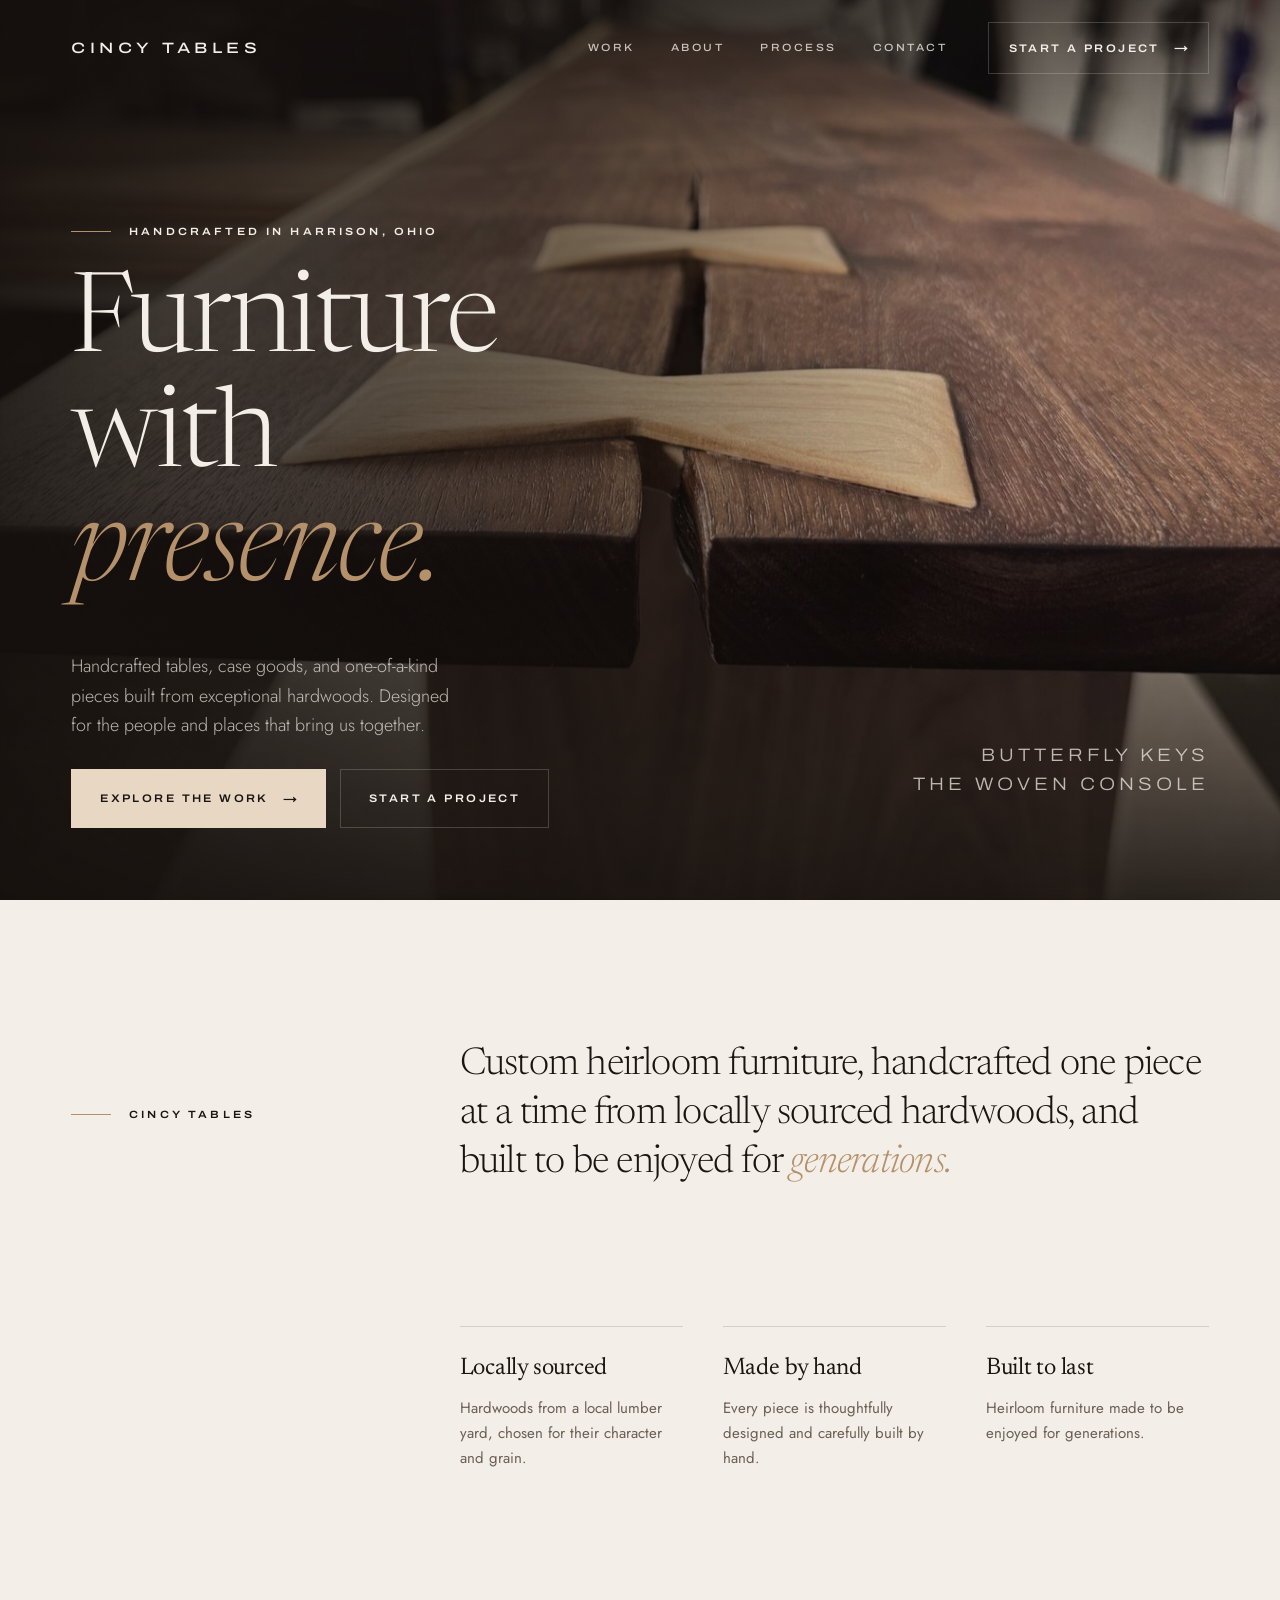
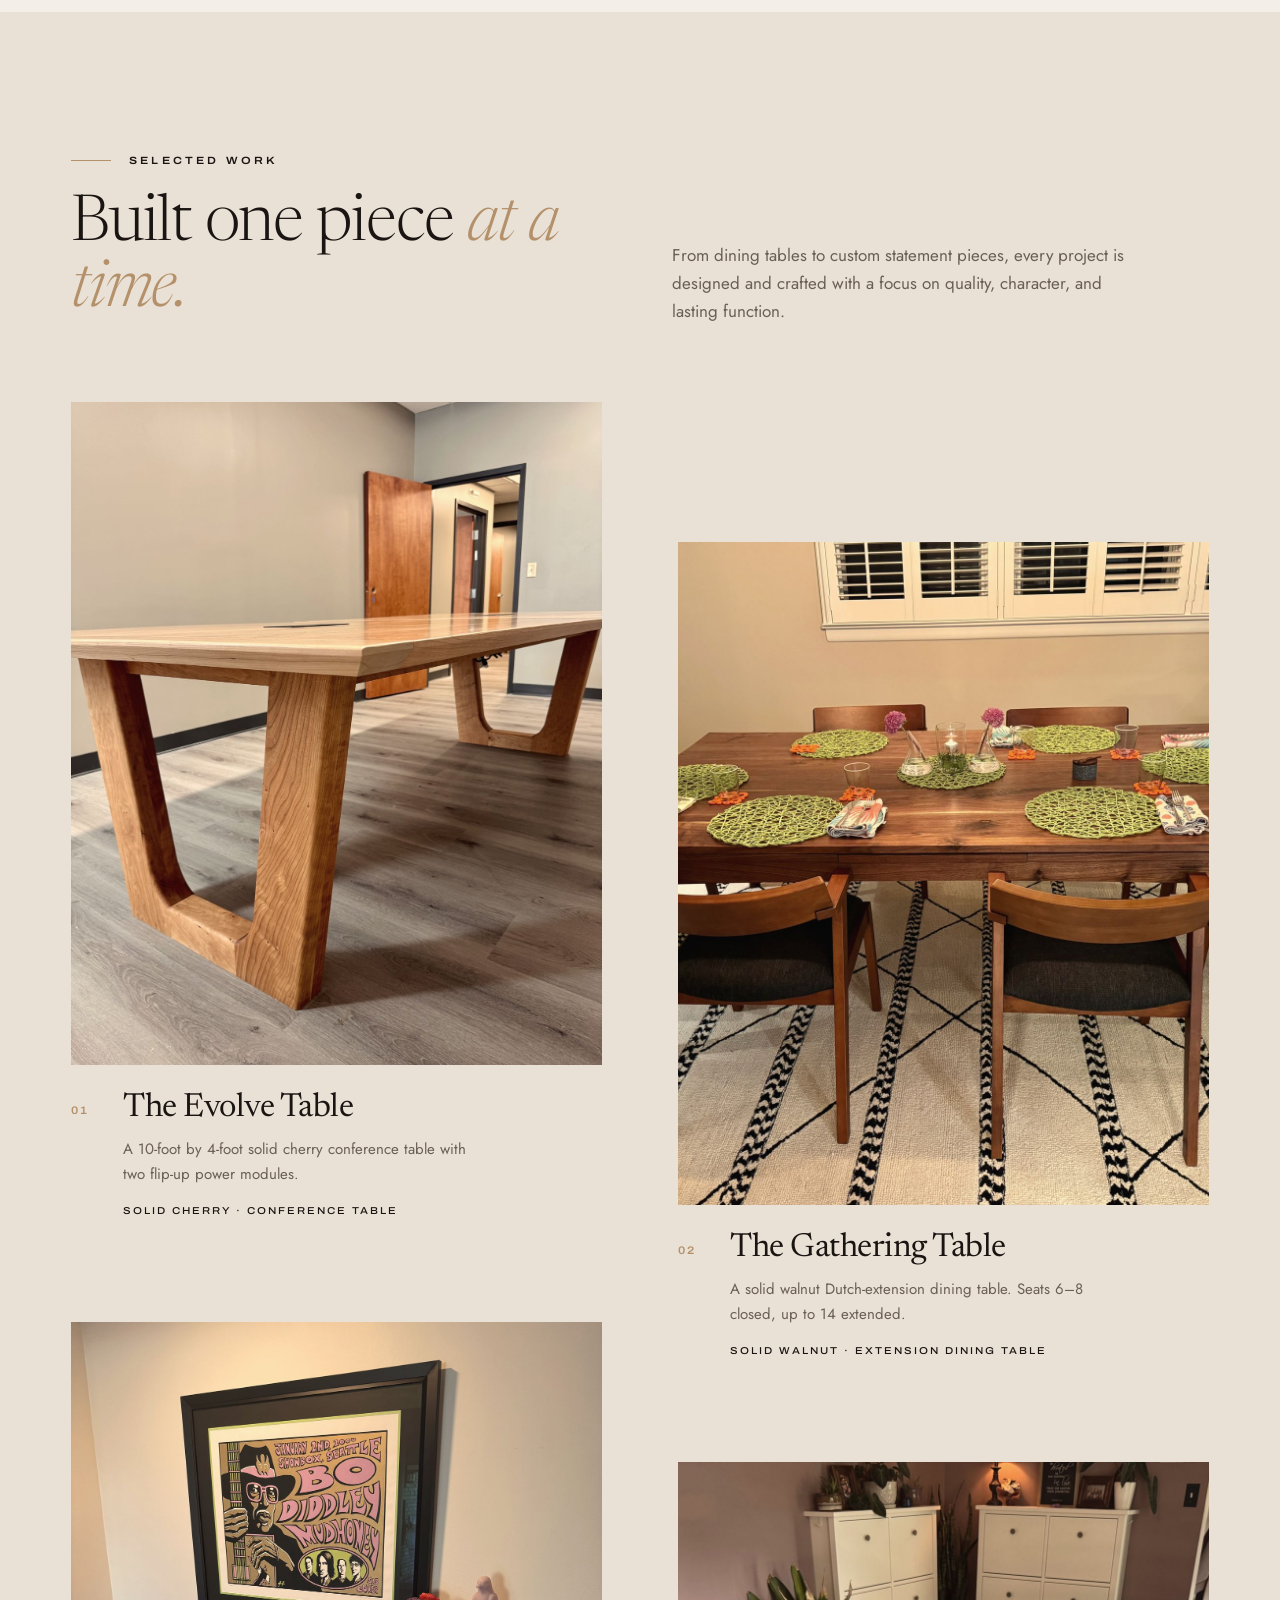
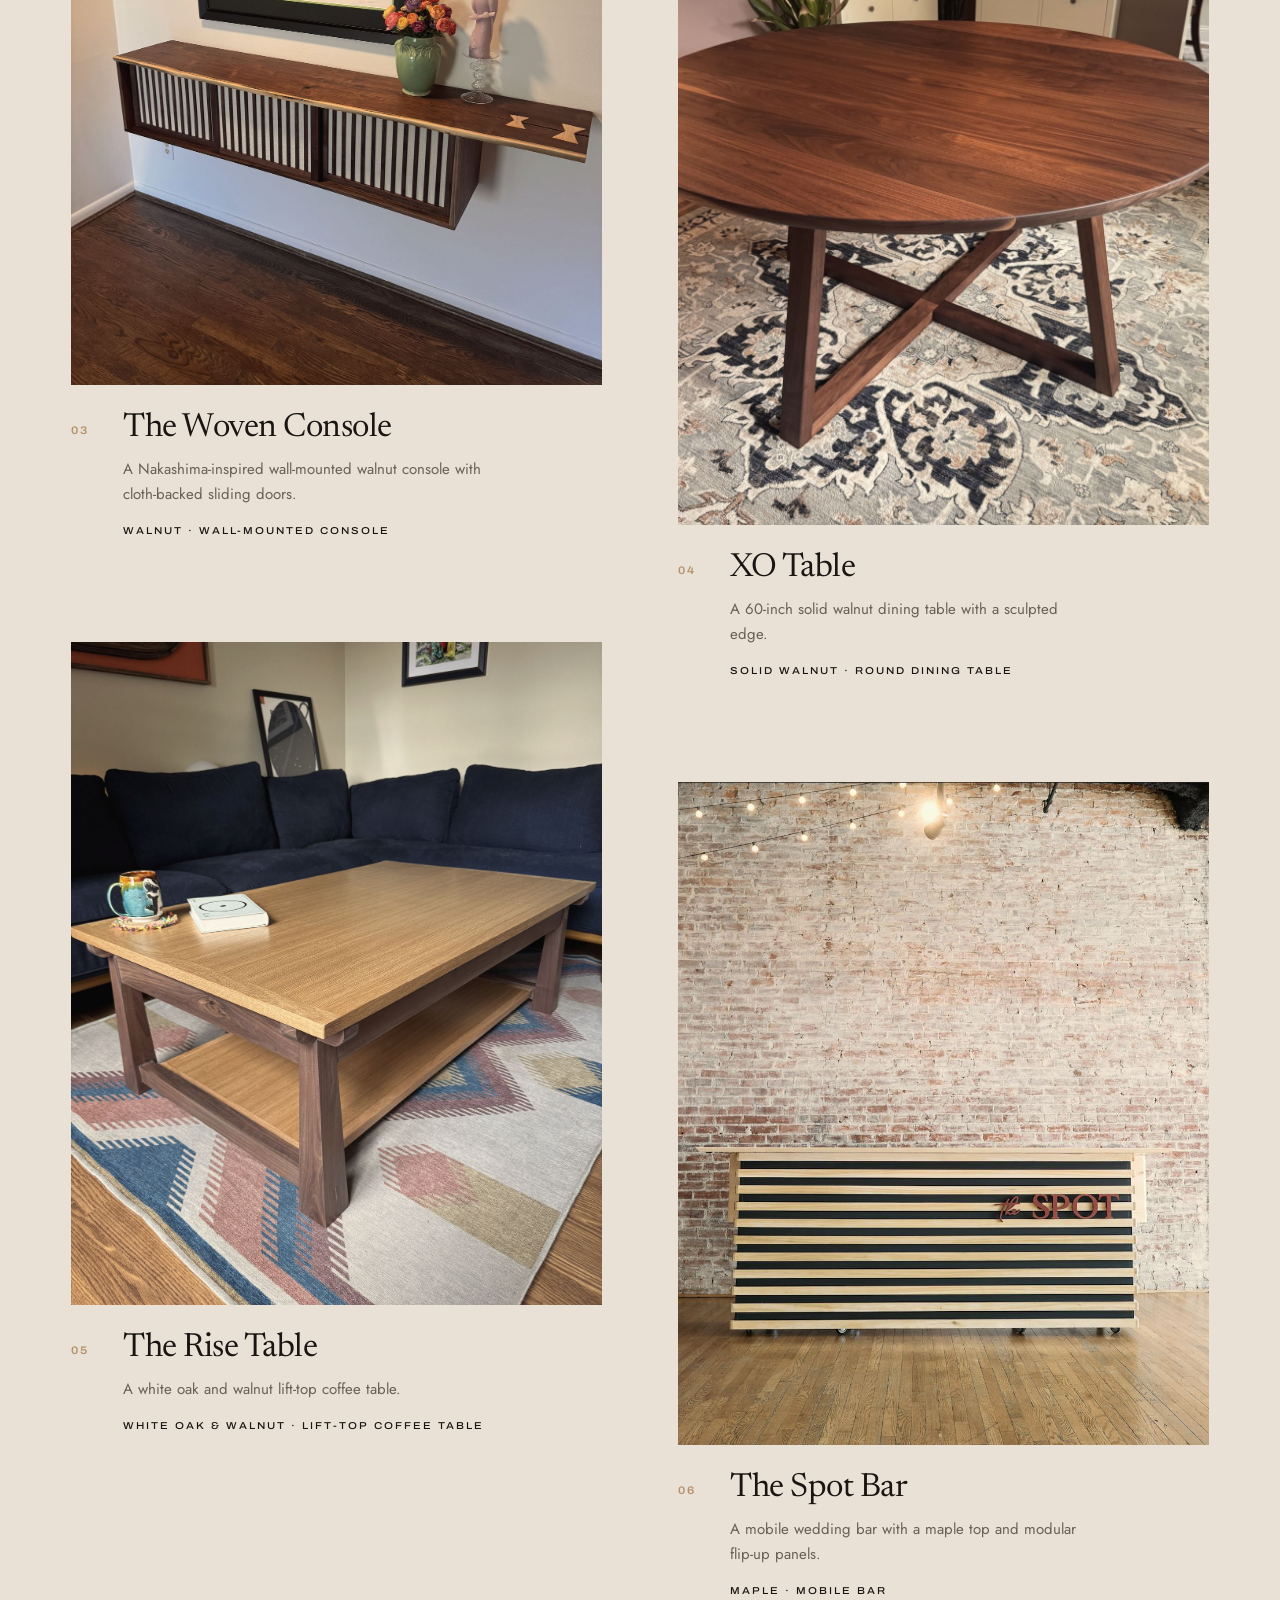
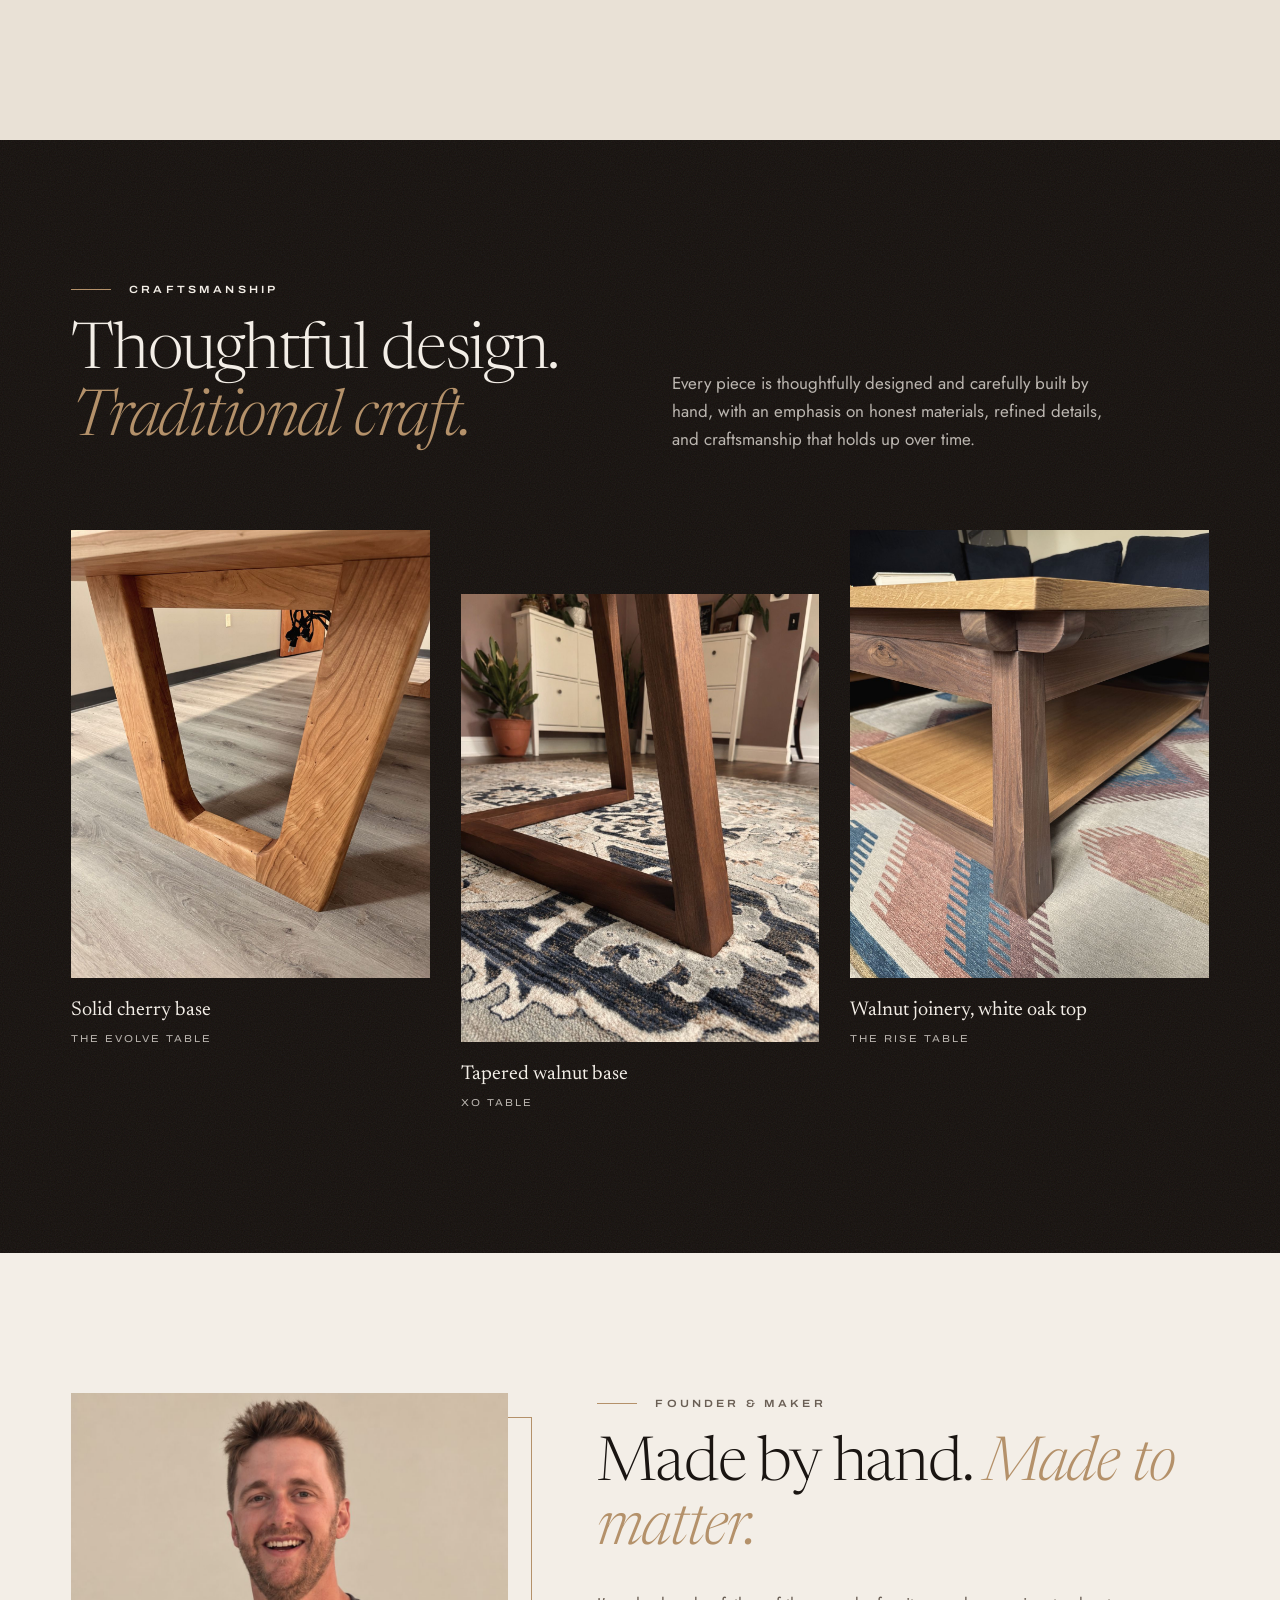
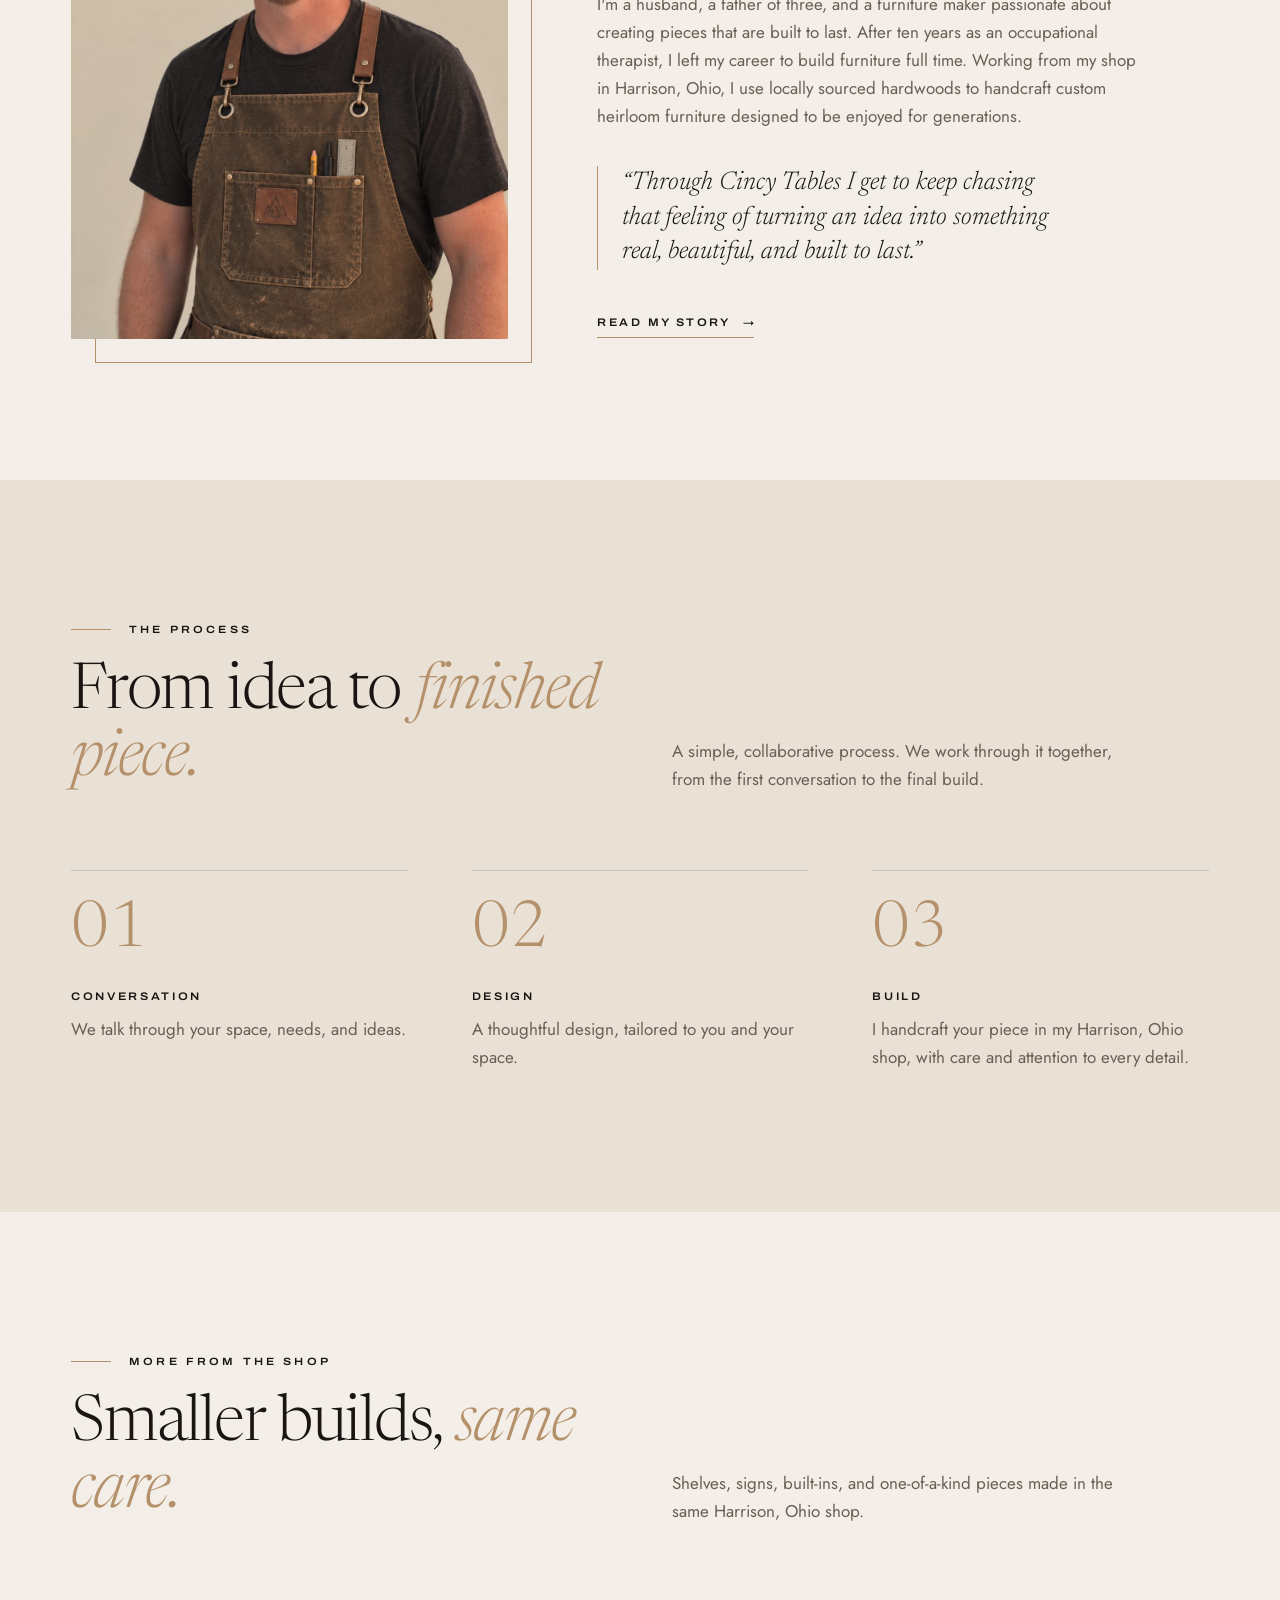
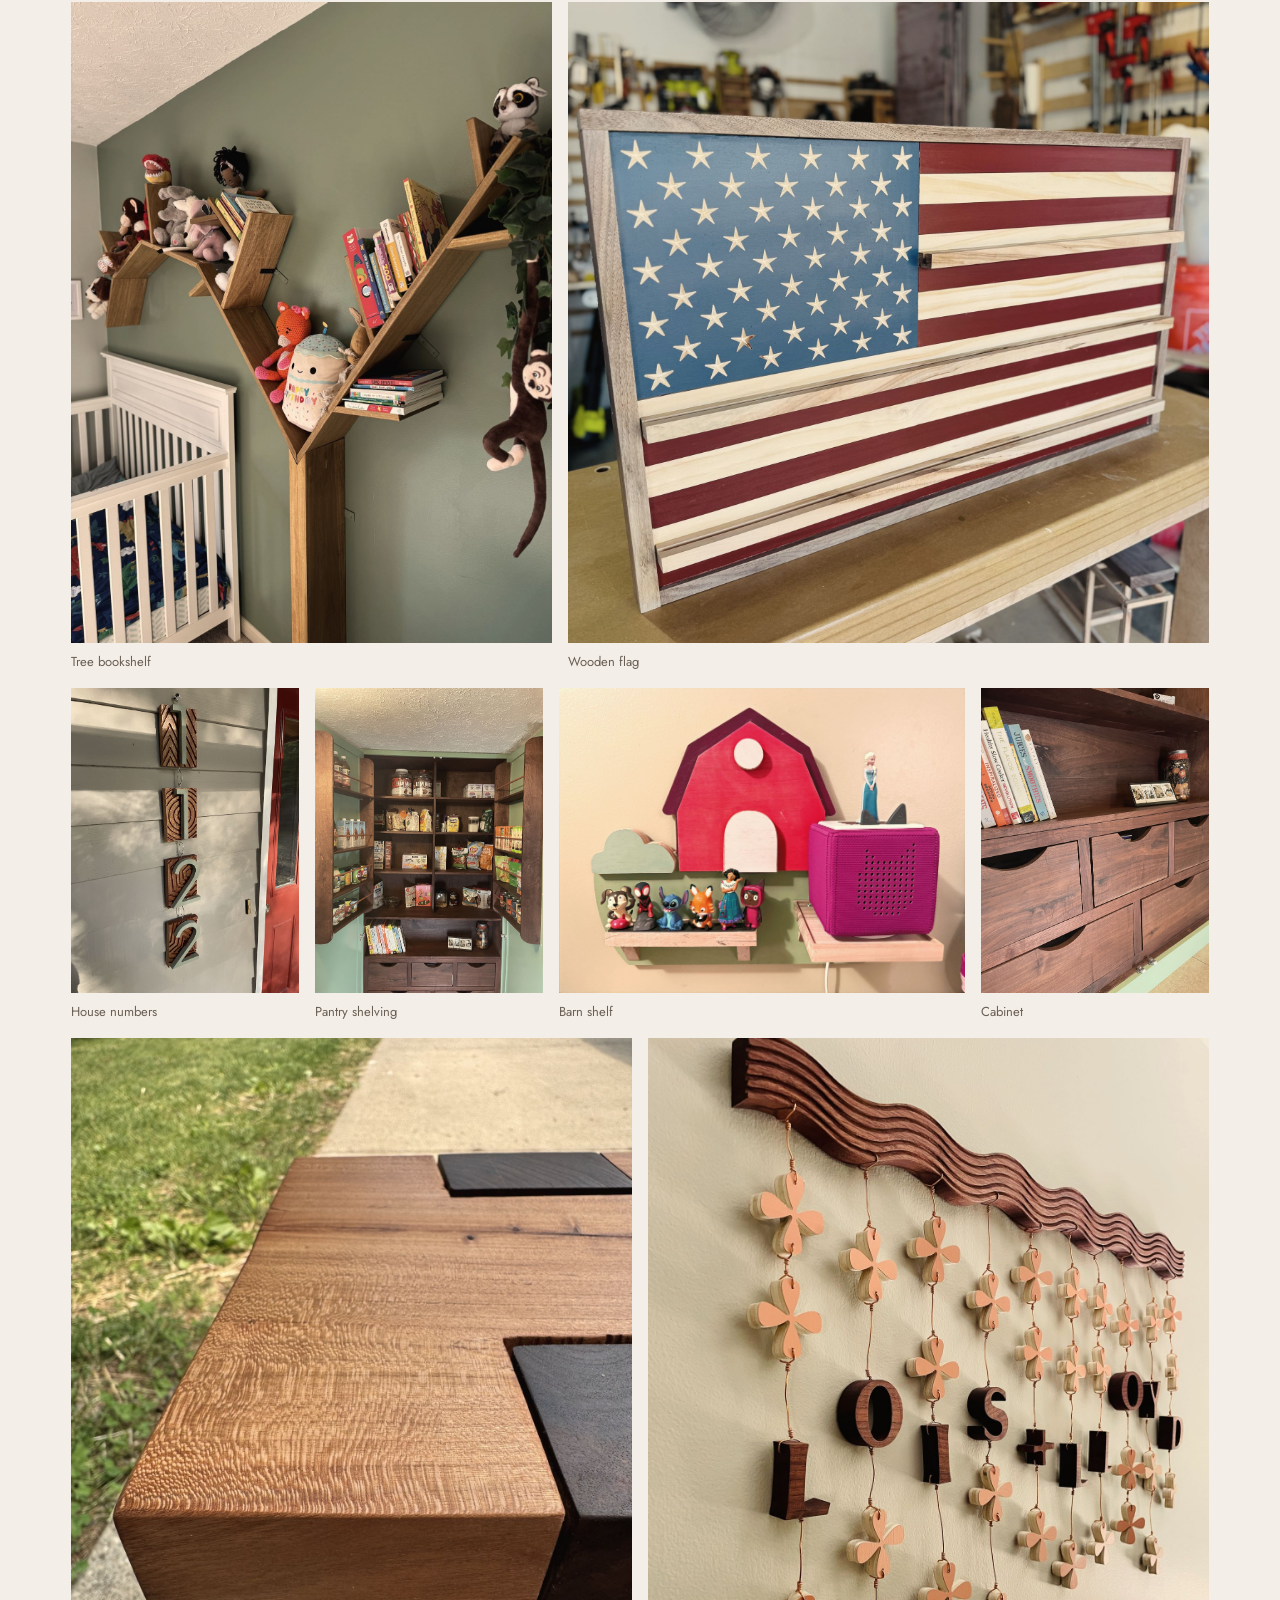
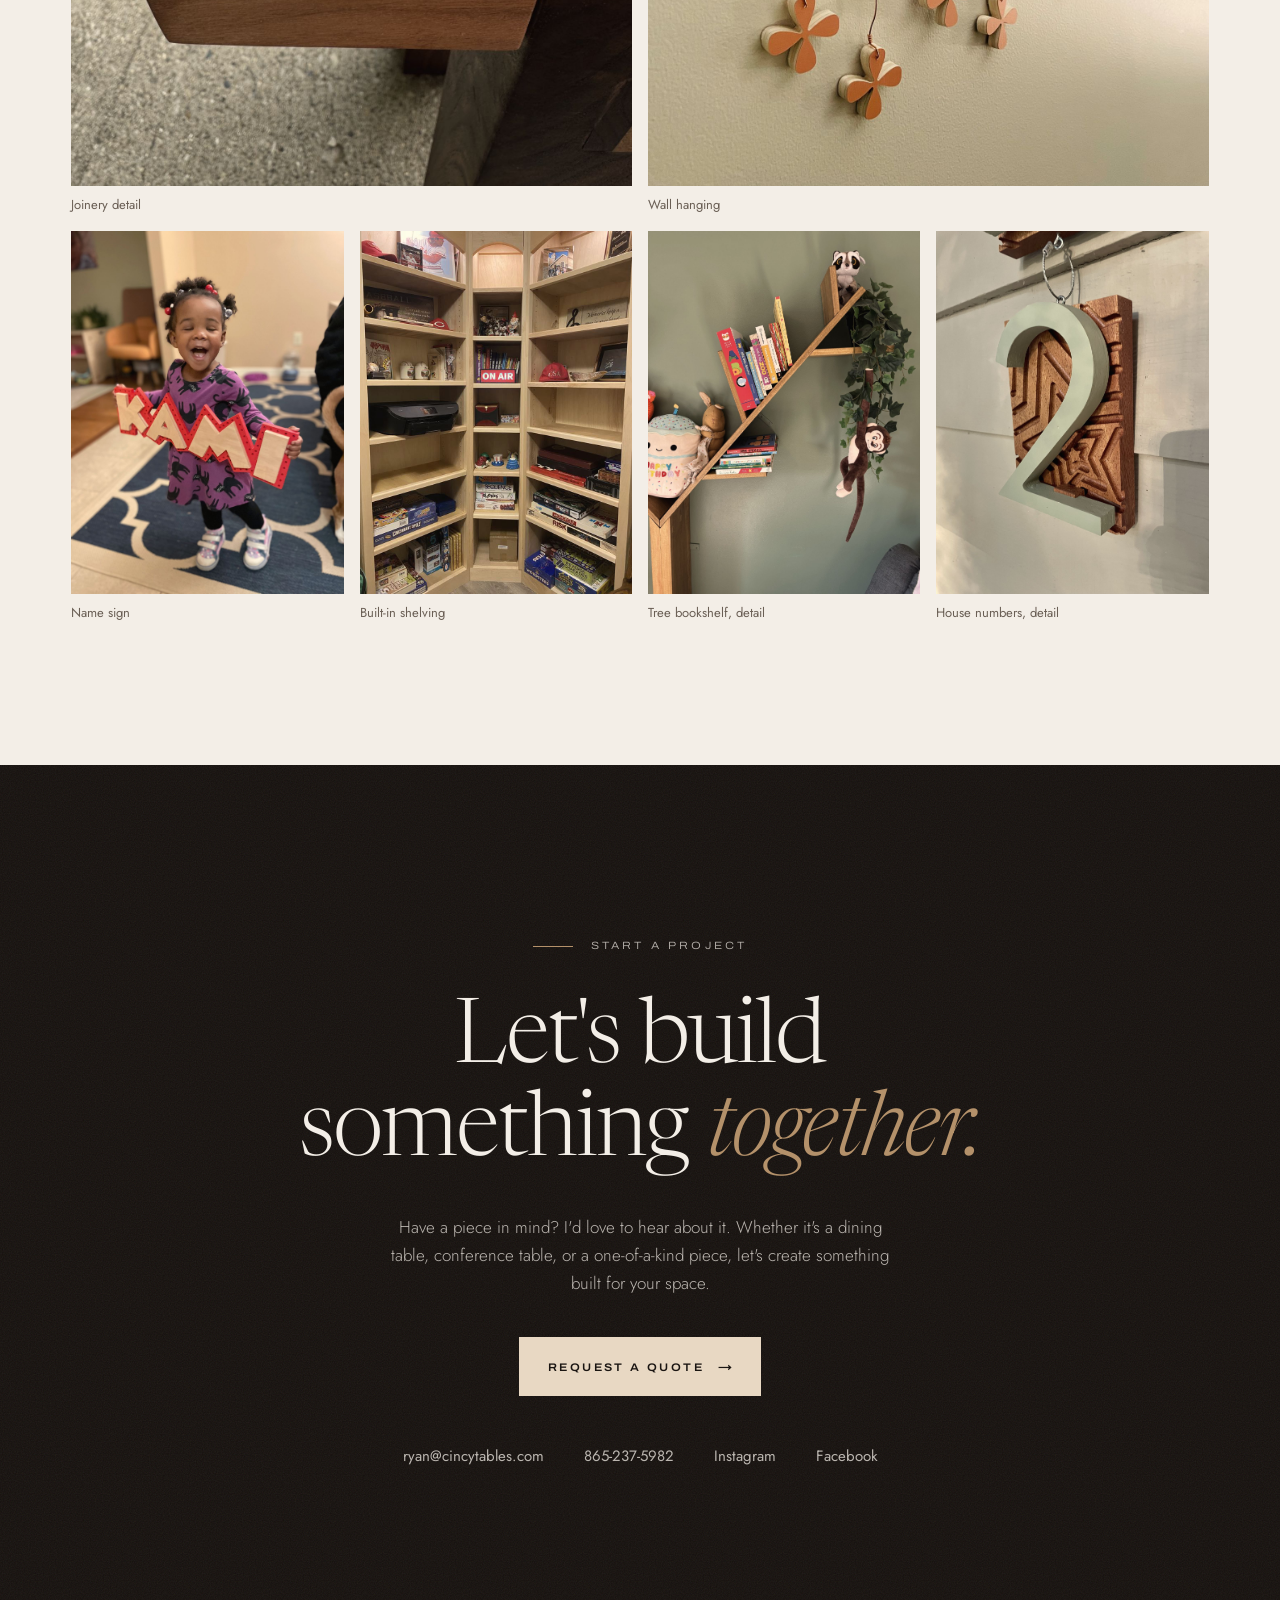
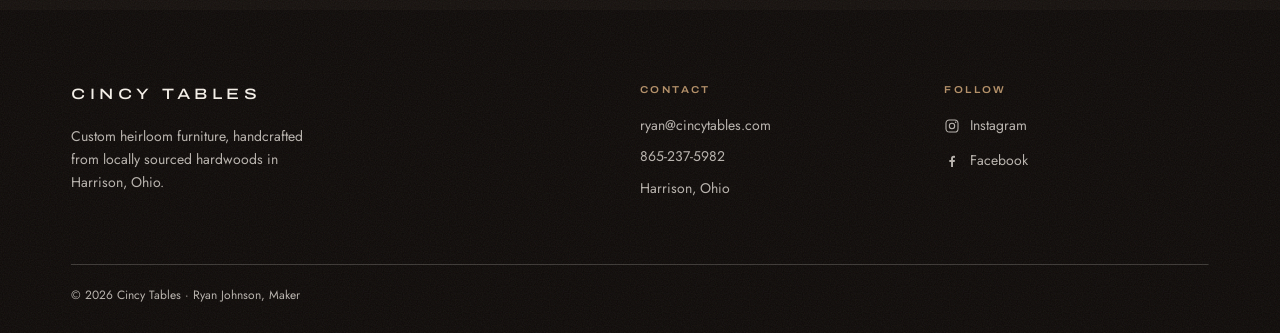
==== index.html @ 7ccca415 "Cincy Tables website with Codex instructions and hooks" ====
<!doctype html>
<html lang="en">
<head>
  <meta charset="utf-8">
  <meta name="viewport" content="width=device-width, initial-scale=1">
  <title>Cincy Tables | Handcrafted Furniture in Harrison, Ohio</title>
  <meta name="description" content="Custom heirloom tables, consoles, and one-of-a-kind furniture handcrafted from locally sourced hardwoods by Ryan Johnson in Harrison, Ohio.">
  <link rel="preconnect" href="https://fonts.googleapis.com">
  <link rel="preconnect" href="https://fonts.gstatic.com" crossorigin>
  <link href="https://fonts.googleapis.com/css2?family=Archivo:wdth,wght@100..125,400..700&family=Jost:wght@300;400;500&family=Newsreader:ital,opsz,wght@0,6..72,300..500;1,6..72,300..500&display=swap" rel="stylesheet">
  <link rel="stylesheet" href="style.css">
</head>
<body>

  <header class="site-header">
    <div class="wrap">
      <a class="brand" href="index.html">Cincy Tables</a>
      <button class="nav-toggle" aria-expanded="false" aria-controls="nav">Menu</button>
      <nav class="nav" id="nav">
        <a href="#work">Work</a>
        <a href="about.html">About</a>
        <a href="#process">Process</a>
        <a href="contact.html">Contact</a>
      </nav>
      <a class="btn btn-line" href="contact.html">Start a Project <span class="arrow">&rarr;</span></a>
    </div>
  </header>

  <main>

    <section class="hero">
      <img class="hero-img" src="images/woven-2.jpg" alt="Maple butterfly keys set into the walnut top of The Woven Console">
      <div class="wrap">
        <p class="label ruled reveal">Handcrafted in Harrison, Ohio</p>
        <h1 class="serif reveal" style="--d:1">Furniture with <em>presence.</em></h1>
        <div class="hero-foot">
          <div class="reveal" style="--d:2">
            <p>Handcrafted tables, case goods, and one-of-a-kind pieces built from exceptional hardwoods. Designed for the people and places that bring us together.</p>
            <div class="btn-row">
              <a class="btn btn-sand" href="#work">Explore the Work <span class="arrow">&rarr;</span></a>
              <a class="btn btn-line" href="contact.html">Start a Project</a>
            </div>
          </div>
          <p class="hero-caption reveal" style="--d:3">Butterfly keys<br>The Woven Console</p>
        </div>
      </div>
    </section>

    <section class="section">
      <div class="wrap intro">
        <p class="label ruled">Cincy Tables</p>
        <p class="intro-text serif">Custom heirloom furniture, handcrafted one piece at a time from locally sourced hardwoods, and built to be enjoyed for <em>generations.</em></p>
        <div class="pillars">
          <div>
            <h3>Locally sourced</h3>
            <p>Hardwoods from a local lumber yard, chosen for their character and grain.</p>
          </div>
          <div>
            <h3>Made by hand</h3>
            <p>Every piece is thoughtfully designed and carefully built by hand.</p>
          </div>
          <div>
            <h3>Built to last</h3>
            <p>Heirloom furniture made to be enjoyed for generations.</p>
          </div>
        </div>
      </div>
    </section>

    <!-- Featured work. Each piece lists its photos in data-photos, in the order the viewer shows them.
         The first photo is the one shown on the page. Click a piece to open its photos and full description. -->
    <section class="section work" id="work">
      <div class="wrap">
        <div class="section-head">
          <div>
            <p class="label ruled">Selected Work</p>
            <h2 class="serif">Built one piece <em>at a time.</em></h2>
          </div>
          <p>From dining tables to custom statement pieces, every project is designed and crafted with a focus on quality, character, and lasting function.</p>
        </div>

        <div class="work-grid">

          <article class="piece" data-photos="images/evolve-1.jpg, images/evolve-2.jpg, images/evolve-3.jpg, images/evolve-4.jpg">
            <div class="media"><img src="images/evolve-1.jpg" alt="The Evolve Table, a solid cherry conference table" loading="lazy"></div>
            <div class="piece-caption">
              <span class="piece-num">01</span>
              <div>
                <h3>The Evolve Table</h3>
                <p class="piece-short">A 10-foot by 4-foot solid cherry conference table with two flip-up power modules.</p>
                <p class="piece-spec">Solid cherry &middot; Conference table</p>
              </div>
            </div>
            <p class="piece-full">Our largest table to date, this solid cherry conference table is 10 ft long and 4 ft wide. It features rich grain, a strong architectural base, and two flip-up power modules.</p>
            <button class="piece-open" aria-label="View photos of The Evolve Table"></button>
          </article>

          <article class="piece" data-photos="images/gathering-1.jpg, images/gathering-2.jpg, images/gathering-3.jpg">
            <div class="media"><img src="images/gathering-1.jpg" alt="The Gathering Table, a solid walnut extension dining table" loading="lazy"></div>
            <div class="piece-caption">
              <span class="piece-num">02</span>
              <div>
                <h3>The Gathering Table</h3>
                <p class="piece-short">A solid walnut Dutch-extension dining table. Seats 6&ndash;8 closed, up to 14 extended.</p>
                <p class="piece-spec">Solid walnut &middot; Extension dining table</p>
              </div>
            </div>
            <p class="piece-full">A solid walnut Dutch extension table designed to bring people together. Seating 6&ndash;8 comfortably in its everyday configuration, the integrated extension leaves pull out and rise seamlessly into place, expanding the table to comfortably accommodate up to 14 guests without sacrificing its clean, timeless design.</p>
            <button class="piece-open" aria-label="View photos of The Gathering Table"></button>
          </article>

          <article class="piece" data-photos="images/woven-1.jpg, images/woven-2.jpg, images/woven-3.jpg, images/woven-4.jpg">
            <div class="media"><img src="images/woven-1.jpg" alt="The Woven Console, a wall-mounted walnut console" loading="lazy"></div>
            <div class="piece-caption">
              <span class="piece-num">03</span>
              <div>
                <h3>The Woven Console</h3>
                <p class="piece-short">A Nakashima-inspired wall-mounted walnut console with cloth-backed sliding doors.</p>
                <p class="piece-spec">Walnut &middot; Wall-mounted console</p>
              </div>
            </div>
            <p class="piece-full">Nakashima-inspired walnut wall-mounted console featuring cloth-backed sliding doors, warm contrasting accents, and clean, modern lines. Designed to add functional storage while making a statement on the wall.</p>
            <button class="piece-open" aria-label="View photos of The Woven Console"></button>
          </article>

          <article class="piece" data-photos="images/xo-1.jpg, images/xo-2.jpg, images/xo-3.jpg, images/xo-4.jpg">
            <div class="media"><img src="images/xo-1.jpg" alt="The XO Table, a round walnut dining table" loading="lazy"></div>
            <div class="piece-caption">
              <span class="piece-num">04</span>
              <div>
                <h3>XO Table</h3>
                <p class="piece-short">A 60-inch solid walnut dining table with a sculpted edge.</p>
                <p class="piece-spec">Solid walnut &middot; Round dining table</p>
              </div>
            </div>
            <p class="piece-full">A handcrafted 60-inch solid walnut dining table featuring a beautifully sculpted sloped edge and rich, natural grain. The clean, tapered base and softly rounded profile give this piece a warm, modern character while maintaining a timeless presence.</p>
            <button class="piece-open" aria-label="View photos of the XO Table"></button>
          </article>

          <article class="piece" data-photos="images/rise-1.jpg, images/rise-2.jpg, images/rise-3.jpg, images/rise-4.jpg, images/rise-5.jpg">
            <div class="media"><img src="images/rise-1.jpg" alt="The Rise Table, a lift-top coffee table in white oak and walnut" loading="lazy"></div>
            <div class="piece-caption">
              <span class="piece-num">05</span>
              <div>
                <h3>The Rise Table</h3>
                <p class="piece-short">A white oak and walnut lift-top coffee table.</p>
                <p class="piece-spec">White oak &amp; walnut &middot; Lift-top coffee table</p>
              </div>
            </div>
            <p class="piece-full">Lift-top coffee table with a warm white oak top and shelf, contrasted with rich walnut joinery and legs.</p>
            <button class="piece-open" aria-label="View photos of The Rise Table"></button>
          </article>

          <article class="piece" data-photos="images/spot-bar-1.jpg, images/spot-bar-2.jpg, images/spot-bar-3.jpg, images/spot-bar-4.jpg, images/spot-bar-5.jpg">
            <div class="media"><img src="images/spot-bar-1.jpg" alt="The Spot Bar, a mobile wedding bar with a maple top" loading="lazy"></div>
            <div class="piece-caption">
              <span class="piece-num">06</span>
              <div>
                <h3>The Spot Bar</h3>
                <p class="piece-short">A mobile wedding bar with a maple top and modular flip-up panels.</p>
                <p class="piece-spec">Maple &middot; Mobile bar</p>
              </div>
            </div>
            <p class="piece-full">A versatile, handcrafted mobile bar designed to adapt to any wedding setup. Featuring a maple countertop and hinged flip-up panels with integrated extending supports, the bar can be configured as a left L-shape, right L-shape, or a straight bar, giving the venue flexibility to create the perfect layout for every event.</p>
            <button class="piece-open" aria-label="View photos of The Spot Bar"></button>
          </article>

        </div>
      </div>
    </section>

    <section class="section details grain">
      <div class="wrap">
        <div class="section-head">
          <div>
            <p class="label ruled">Craftsmanship</p>
            <h2 class="serif">Thoughtful design. <em>Traditional craft.</em></h2>
          </div>
          <p>Every piece is thoughtfully designed and carefully built by hand, with an emphasis on honest materials, refined details, and craftsmanship that holds up over time.</p>
        </div>
        <div class="detail-row">
          <figure>
            <img src="images/evolve-3.jpg" alt="Solid cherry base of The Evolve Table" loading="lazy">
            <figcaption><b>Solid cherry base</b>The Evolve Table</figcaption>
          </figure>
          <figure>
            <img src="images/xo-2.jpg" alt="Tapered walnut base of the XO Table" loading="lazy">
            <figcaption><b>Tapered walnut base</b>XO Table</figcaption>
          </figure>
          <figure>
            <img src="images/rise-3.jpg" alt="Walnut leg and white oak top of The Rise Table" loading="lazy">
            <figcaption><b>Walnut joinery, white oak top</b>The Rise Table</figcaption>
          </figure>
        </div>
      </div>
    </section>

    <section class="section">
      <div class="wrap maker">
        <figure class="maker-photo">
          <img src="images/ryan.jpg" alt="Ryan Johnson, founder and maker of Cincy Tables" loading="lazy">
        </figure>
        <div>
          <p class="label ruled">Founder &amp; Maker</p>
          <h2 class="serif">Made by hand. <em>Made to matter.</em></h2>
          <p>I'm a husband, a father of three, and a furniture maker passionate about creating pieces that are built to last. After ten years as an occupational therapist, I left my career to build furniture full time. Working from my shop in Harrison, Ohio, I use locally sourced hardwoods to handcraft custom heirloom furniture designed to be enjoyed for generations.</p>
          <blockquote>&ldquo;Through Cincy Tables I get to keep chasing that feeling of turning an idea into something real, beautiful, and built to last.&rdquo;</blockquote>
          <a class="text-link" href="about.html">Read my story <span class="arrow">&rarr;</span></a>
        </div>
      </div>
    </section>

    <section class="section process" id="process">
      <div class="wrap">
        <div class="section-head">
          <div>
            <p class="label ruled">The Process</p>
            <h2 class="serif">From idea to <em>finished piece.</em></h2>
          </div>
          <p>A simple, collaborative process. We work through it together, from the first conversation to the final build.</p>
        </div>
        <div class="steps">
          <div class="step">
            <span class="step-num">01</span>
            <h3>Conversation</h3>
            <p>We talk through your space, needs, and ideas.</p>
          </div>
          <div class="step">
            <span class="step-num">02</span>
            <h3>Design</h3>
            <p>A thoughtful design, tailored to you and your space.</p>
          </div>
          <div class="step">
            <span class="step-num">03</span>
            <h3>Build</h3>
            <p>I handcraft your piece in my Harrison, Ohio shop, with care and attention to every detail.</p>
          </div>
        </div>
      </div>
    </section>

    <!-- More from the shop. Click any photo to page through all of them. -->
    <section class="section">
      <div class="wrap">
        <div class="section-head">
          <div>
            <p class="label ruled">More from the Shop</p>
            <h2 class="serif">Smaller builds, <em>same care.</em></h2>
          </div>
          <p>Shelves, signs, built-ins, and one-of-a-kind pieces made in the same Harrison, Ohio shop.</p>
        </div>
        <div class="shop-grid" data-title="More from the Shop" data-text="Shelves, signs, built-ins, and one-of-a-kind pieces made in the same Harrison, Ohio shop.">
          <div class="shop-row">
            <figure style="--r: 0.75"><button class="shop-item"><img src="images/shop-03.jpg" alt="Tree-shaped bookshelf in a nursery" loading="lazy"></button><figcaption>Tree bookshelf</figcaption></figure>
            <figure style="--r: 1"><button class="shop-item"><img src="images/shop-04.jpg" alt="Wooden American flag" loading="lazy"></button><figcaption>Wooden flag</figcaption></figure>
          </div>
          <div class="shop-row">
            <figure style="--r: 0.75"><button class="shop-item"><img src="images/shop-06.jpg" alt="Carved wooden house numbers" loading="lazy"></button><figcaption>House numbers</figcaption></figure>
            <figure style="--r: 0.75"><button class="shop-item"><img src="images/shop-08.jpg" alt="Walnut pantry shelving" loading="lazy"></button><figcaption>Pantry shelving</figcaption></figure>
            <figure style="--r: 1.333"><button class="shop-item"><img src="images/shop-02.jpg" alt="Barn-shaped shelf in a child's room" loading="lazy"></button><figcaption>Barn shelf</figcaption></figure>
            <figure style="--r: 0.75"><button class="shop-item"><img src="images/shop-01.jpg" alt="Walnut cabinet with cut-out pulls" loading="lazy"></button><figcaption>Cabinet</figcaption></figure>
          </div>
          <div class="shop-row">
            <figure style="--r: 0.75"><button class="shop-item"><img src="images/shop-11.jpg" alt="Close-up of a white oak corner joint" loading="lazy"></button><figcaption>Joinery detail</figcaption></figure>
            <figure style="--r: 0.75"><button class="shop-item"><img src="images/shop-07.jpg" alt="Wooden flower wall hanging" loading="lazy"></button><figcaption>Wall hanging</figcaption></figure>
          </div>
          <div class="shop-row">
            <figure style="--r: 0.75"><button class="shop-item"><img src="images/shop-05.jpg" alt="Child holding a carved wooden name sign" loading="lazy"></button><figcaption>Name sign</figcaption></figure>
            <figure style="--r: 0.75"><button class="shop-item"><img src="images/shop-10.jpg" alt="Built-in corner shelving" loading="lazy"></button><figcaption>Built-in shelving</figcaption></figure>
            <figure style="--r: 0.75"><button class="shop-item"><img src="images/shop-09.jpg" alt="Tree bookshelf detail" loading="lazy"></button><figcaption>Tree bookshelf, detail</figcaption></figure>
            <figure style="--r: 0.75"><button class="shop-item"><img src="images/shop-12.jpg" alt="Carved house number detail" loading="lazy"></button><figcaption>House numbers, detail</figcaption></figure>
          </div>
        </div>
      </div>
    </section>

    <section class="section cta grain">
      <div class="wrap">
        <p class="label ruled">Start a Project</p>
        <h2 class="serif">Let's build something <em>together.</em></h2>
        <p>Have a piece in mind? I'd love to hear about it. Whether it's a dining table, conference table, or a one-of-a-kind piece, let's create something built for your space.</p>
        <a class="btn btn-sand" href="contact.html">Request a Quote <span class="arrow">&rarr;</span></a>
        <div class="cta-contact">
          <a href="mailto:ryan@cincytables.com">ryan@cincytables.com</a>
          <a href="tel:+18652375982">865-237-5982</a>
          <a href="https://www.instagram.com/cincytables/" target="_blank" rel="noopener">Instagram</a>
          <a href="https://www.facebook.com/profile.php?id=61554300565181" target="_blank" rel="noopener">Facebook</a>
        </div>
      </div>
    </section>

  </main>

  <footer class="site-footer grain">
    <div class="wrap footer-top">
      <div>
        <a class="brand" href="index.html">Cincy Tables</a>
        <p>Custom heirloom furniture, handcrafted from locally sourced hardwoods in Harrison, Ohio.</p>
      </div>
      <div>
        <h4>Contact</h4>
        <ul>
          <li><a href="mailto:ryan@cincytables.com">ryan@cincytables.com</a></li>
          <li><a href="tel:+18652375982">865-237-5982</a></li>
          <li>Harrison, Ohio</li>
        </ul>
      </div>
      <div>
        <h4>Follow</h4>
        <ul class="social">
          <li><a href="https://www.instagram.com/cincytables/" target="_blank" rel="noopener"><svg viewBox="0 0 24 24" aria-hidden="true"><rect x="3" y="3" width="18" height="18" rx="5" fill="none" stroke="currentColor" stroke-width="1.6"/><circle cx="12" cy="12" r="4" fill="none" stroke="currentColor" stroke-width="1.6"/><circle cx="17.5" cy="6.5" r="1.1" fill="currentColor"/></svg>Instagram</a></li>
          <li><a href="https://www.facebook.com/profile.php?id=61554300565181" target="_blank" rel="noopener"><svg viewBox="0 0 24 24" aria-hidden="true"><path fill="currentColor" d="M13.5 21v-7.5h2.5l.4-3h-2.9V8.6c0-.9.3-1.5 1.5-1.5h1.5V4.4c-.3 0-1.2-.1-2.2-.1-2.2 0-3.7 1.3-3.7 3.8v2.4H8v3h2.6V21h2.9z"/></svg>Facebook</a></li>
        </ul>
      </div>
    </div>
    <div class="wrap footer-bottom">&copy; 2026 Cincy Tables &middot; Ryan Johnson, Maker</div>
  </footer>

  <dialog class="lightbox" id="lightbox" aria-label="Photo viewer">
    <div class="lightbox-inner">
      <div class="lightbox-stage">
        <img class="lb-img" src="" alt="">
        <button class="lb-prev" aria-label="Previous photo">&larr;</button>
        <button class="lb-next" aria-label="Next photo">&rarr;</button>
      </div>
      <div class="lightbox-info">
        <button class="lb-close" aria-label="Close">&times;</button>
        <h2 class="serif lb-title"></h2>
        <p class="lb-text"></p>
        <p class="lb-count"></p>
      </div>
    </div>
  </dialog>

  <script src="script.js"></script>
</body>
</html>
---- style.css ----
/* Cincy Tables — one stylesheet for every page. Colors and fonts live in :root. */

:root {
  --espresso: #15100d;
  --espresso-2: #0e0a08;
  --bone: #f3eee7;
  --paper: #e9e1d6;
  --field: #fbf8f4;
  --ink: #1a1512;
  --muted: #6a5f55;
  --brass: #b4916a;
  --sand: #e8d8c3;
  --line: rgba(26, 21, 18, 0.14);
  --line-light: rgba(243, 238, 231, 0.2);
  --bone-soft: rgba(243, 238, 231, 0.74);

  --serif: "Newsreader", Georgia, serif;
  --sans: "Jost", "Helvetica Neue", sans-serif;
  --label: "Archivo", "Helvetica Neue", sans-serif;

  --wrap: 1240px;
  --gutter: clamp(16px, 4vw, 56px);
  --ease: cubic-bezier(0.2, 0.7, 0.2, 1);
}

* { box-sizing: border-box; margin: 0; }
html { scroll-behavior: smooth; }
body {
  background: var(--bone);
  color: var(--ink);
  font-family: var(--sans);
  font-size: 17px;
  font-weight: 400;
  line-height: 1.65;
  -webkit-font-smoothing: antialiased;
}
img { display: block; max-width: 100%; }
a { color: inherit; }
button { font: inherit; color: inherit; }

.wrap { max-width: var(--wrap); margin: 0 auto; padding: 0 var(--gutter); }

/* ---------- Type ---------- */

.serif {
  font-family: var(--serif);
  font-weight: 300;
  line-height: 1.04;
  letter-spacing: -0.02em;
}
.serif em { font-style: italic; color: var(--brass); }

.label {
  display: flex;
  align-items: center;
  gap: 18px;
  font-family: var(--label);
  font-stretch: 115%;
  font-size: 10.5px;
  font-weight: 600;
  letter-spacing: 0.3em;
  text-transform: uppercase;
}
.label.ruled::before {
  content: "";
  width: 40px;
  height: 1px;
  background: var(--brass);
}

/* ---------- Grain for dark sections ---------- */

.grain { position: relative; isolation: isolate; }
.grain::before {
  content: "";
  position: absolute;
  inset: 0;
  z-index: 0;
  pointer-events: none;
  opacity: 0.08;
  background-image: url("data:image/svg+xml,%3Csvg xmlns='http://www.w3.org/2000/svg' width='200' height='200'%3E%3Cfilter id='n'%3E%3CfeTurbulence type='fractalNoise' baseFrequency='0.85' numOctaves='3' stitchTiles='stitch'/%3E%3C/filter%3E%3Crect width='100%25' height='100%25' filter='url(%23n)'/%3E%3C/svg%3E");
}
.grain > * { position: relative; z-index: 1; }

/* ---------- Buttons ---------- */

.btn {
  display: inline-flex;
  align-items: center;
  gap: 14px;
  padding: 17px 28px;
  border: 1px solid transparent;
  font-family: var(--label);
  font-stretch: 112%;
  font-size: 11px;
  font-weight: 600;
  letter-spacing: 0.22em;
  text-transform: uppercase;
  text-decoration: none;
  cursor: pointer;
  transition: background 0.3s, color 0.3s, border-color 0.3s;
}
.btn .arrow { font-size: 14px; letter-spacing: 0; transition: transform 0.3s var(--ease); }
.btn:hover .arrow { transform: translateX(5px); }
.btn-sand { background: var(--sand); color: var(--ink); }
.btn-sand:hover { background: var(--bone); }
.btn-line { border-color: var(--line-light); color: var(--bone); }
.btn-line:hover { border-color: var(--bone); }
.btn-dark { background: var(--espresso); color: var(--bone); }
.btn-dark:hover { background: #3a2a1f; }
.btn-row { display: flex; flex-wrap: wrap; gap: 14px; }

.text-link {
  display: inline-flex;
  gap: 12px;
  padding-bottom: 6px;
  border-bottom: 1px solid var(--brass);
  font-family: var(--label);
  font-stretch: 112%;
  font-size: 11px;
  font-weight: 600;
  letter-spacing: 0.22em;
  text-transform: uppercase;
  text-decoration: none;
}
.text-link .arrow { letter-spacing: 0; transition: transform 0.3s var(--ease); }
.text-link:hover .arrow { transform: translateX(5px); }

/* ---------- Header ---------- */

.site-header {
  position: absolute;
  inset: 0 0 auto;
  z-index: 10;
  color: var(--bone);
}
.site-header .wrap {
  display: flex;
  align-items: center;
  gap: 40px;
  height: 96px;
}
.brand {
  font-family: var(--label);
  font-stretch: 125%;
  font-size: 15px;
  font-weight: 500;
  letter-spacing: 0.3em;
  text-transform: uppercase;
  text-decoration: none;
  white-space: nowrap;
}
.nav { display: flex; gap: 36px; margin-left: auto; }
.nav a, .nav-toggle {
  font-family: var(--label);
  font-stretch: 112%;
  font-size: 10.5px;
  font-weight: 500;
  letter-spacing: 0.24em;
  text-transform: uppercase;
  text-decoration: none;
}
.nav a { opacity: 0.78; transition: opacity 0.2s; }
.nav a:hover, .nav a[aria-current="page"] { opacity: 1; }
.site-header .btn { padding: 13px 20px; }
.nav-toggle { display: none; margin-left: auto; padding: 10px 0; background: none; border: 0; cursor: pointer; }

/* ---------- Home hero ---------- */

.hero {
  position: relative;
  display: flex;
  align-items: flex-end;
  min-height: max(640px, min(100vh, 940px));
  overflow: hidden;
  background: var(--espresso);
  color: var(--bone);
}
.hero-img {
  position: absolute;
  inset: 0;
  width: 100%;
  height: 100%;
  object-fit: cover;
  object-position: 50% 72%;
  transform: scale(1.04);
  animation: settle 2.4s var(--ease) forwards;
}
.hero::after {
  content: "";
  position: absolute;
  inset: 0;
  background:
    linear-gradient(90deg, rgba(21, 16, 13, 0.92) 0%, rgba(21, 16, 13, 0.62) 42%, rgba(21, 16, 13, 0.08) 80%),
    linear-gradient(0deg, rgba(21, 16, 13, 0.85) 0%, transparent 45%),
    linear-gradient(180deg, rgba(21, 16, 13, 0.6) 0%, transparent 22%);
}
.hero .wrap { position: relative; z-index: 1; width: 100%; padding-top: 160px; padding-bottom: 72px; }
.hero h1 { max-width: 9ch; margin-top: 28px; font-size: clamp(56px, 8.6vw, 136px); }
.hero-foot {
  display: flex;
  flex-wrap: wrap;
  align-items: flex-end;
  justify-content: space-between;
  gap: 32px;
  margin-top: 40px;
}
.hero-foot p { max-width: 40ch; margin-bottom: 28px; font-size: 18px; font-weight: 300; color: var(--bone-soft); }
.hero-caption {
  font-family: var(--label);
  font-stretch: 112%;
  font-size: 10px;
  letter-spacing: 0.22em;
  text-transform: uppercase;
  color: var(--bone-soft);
  text-align: right;
}

@keyframes settle { to { transform: scale(1); } }
@keyframes rise {
  from { opacity: 0; transform: translateY(22px); }
  to { opacity: 1; transform: none; }
}
.reveal { animation: rise 1.1s var(--ease) both; animation-delay: calc(var(--d, 0) * 140ms + 150ms); }

/* ---------- Sections ---------- */

.section { padding: clamp(80px, 11vw, 150px) 0; }
.section-head {
  display: grid;
  grid-template-columns: 1fr 1fr;
  gap: 32px 64px;
  align-items: end;
  margin-bottom: clamp(48px, 6vw, 80px);
}
.section-head h2 { margin-top: 22px; font-size: clamp(40px, 5vw, 72px); }
.section-head > p { max-width: 46ch; color: var(--muted); }

/* ---------- Intro statement ---------- */

.intro { display: grid; grid-template-columns: 1fr 2.2fr; gap: 48px; }
.intro-text { font-size: clamp(26px, 3vw, 42px); line-height: 1.28; }
.pillars {
  display: grid;
  grid-template-columns: repeat(3, 1fr);
  gap: 40px;
  margin-top: clamp(56px, 7vw, 96px);
  grid-column: 2;
}
.pillars div { padding-top: 22px; border-top: 1px solid var(--line); }
.pillars h3 { font-family: var(--serif); font-size: 24px; font-weight: 400; letter-spacing: -0.01em; }
.pillars p { margin-top: 8px; font-size: 15px; color: var(--muted); }

/* ---------- Featured work ---------- */

.work { background: var(--paper); }
.work-grid {
  display: grid;
  grid-template-columns: 1fr 1fr;
  column-gap: clamp(32px, 6vw, 96px);
  row-gap: clamp(64px, 8vw, 112px);
  padding-bottom: 140px;
}
.work-grid > .piece:nth-child(even) { transform: translateY(140px); }

.piece { position: relative; }
.piece .media { aspect-ratio: 4 / 5; overflow: hidden; background: var(--espresso); }
.piece .media img {
  width: 100%;
  height: 100%;
  object-fit: cover;
  transition: transform 1.2s var(--ease), filter 0.6s;
}
.piece:hover .media img { transform: scale(1.035); filter: brightness(1.04); }
.piece-caption { display: grid; grid-template-columns: 52px 1fr; margin-top: 26px; }
.piece-num {
  padding-top: 10px;
  font-family: var(--label);
  font-stretch: 112%;
  font-size: 11px;
  font-weight: 600;
  letter-spacing: 0.12em;
  color: var(--brass);
}
.piece h3 { font-family: var(--serif); font-size: clamp(28px, 2.6vw, 36px); font-weight: 400; letter-spacing: -0.015em; line-height: 1.1; }
.piece-short { max-width: 40ch; margin-top: 10px; font-size: 15px; color: var(--muted); }
.piece-spec {
  margin-top: 16px;
  font-family: var(--label);
  font-stretch: 112%;
  font-size: 10px;
  font-weight: 500;
  letter-spacing: 0.2em;
  text-transform: uppercase;
}
.piece-full { display: none; }
.piece-open {
  position: absolute;
  inset: 0;
  z-index: 2;
  background: none;
  border: 0;
  cursor: pointer;
}
.piece-open:focus-visible { outline: 2px solid var(--brass); outline-offset: 8px; }

/* ---------- Craftsmanship details ---------- */

.details { background: var(--espresso); color: var(--bone); }
.details .section-head > p { color: var(--bone-soft); }
.detail-row { display: grid; grid-template-columns: repeat(3, 1fr); gap: clamp(16px, 2.4vw, 32px); }
.detail-row figure:nth-child(2) { margin-top: 64px; }
.detail-row img { width: 100%; aspect-ratio: 4 / 5; object-fit: cover; }
.detail-row figcaption {
  margin-top: 16px;
  font-family: var(--label);
  font-stretch: 112%;
  font-size: 10px;
  letter-spacing: 0.2em;
  text-transform: uppercase;
  color: var(--bone-soft);
}
.detail-row figcaption b { display: block; margin-bottom: 4px; font-family: var(--serif); font-size: 20px; font-weight: 400; letter-spacing: 0; text-transform: none; color: var(--bone); }

/* ---------- Maker ---------- */

.maker {
  display: grid;
  grid-template-columns: 5fr 7fr;
  gap: clamp(40px, 7vw, 112px);
  align-items: center;
}
.maker-photo { position: relative; z-index: 0; }
.maker-photo::after {
  content: "";
  position: absolute;
  inset: 24px -24px -24px 24px;
  z-index: -1;
  border: 1px solid var(--brass);
}
.maker-photo img { width: 100%; aspect-ratio: 4 / 5; object-fit: cover; object-position: 50% 12%; }
.maker h2 { margin: 22px 0 28px; font-size: clamp(40px, 4.8vw, 68px); }
.maker p { max-width: 54ch; color: var(--muted); }
.maker blockquote {
  max-width: 34ch;
  margin: 36px 0;
  padding-left: 24px;
  border-left: 1px solid var(--brass);
  font-family: var(--serif);
  font-size: clamp(21px, 2vw, 26px);
  font-style: italic;
  font-weight: 300;
  line-height: 1.35;
}

/* ---------- Process ---------- */

.process { background: var(--paper); }
.steps { display: grid; grid-template-columns: repeat(3, 1fr); gap: clamp(32px, 5vw, 72px); }
.step { padding-top: 28px; border-top: 1px solid var(--line); }
.step-num { font-family: var(--serif); font-size: 64px; font-weight: 300; line-height: 1; color: var(--brass); }
.step h3 {
  margin-top: 24px;
  font-family: var(--label);
  font-stretch: 112%;
  font-size: 11px;
  font-weight: 600;
  letter-spacing: 0.24em;
  text-transform: uppercase;
}
.step p { margin-top: 10px; color: var(--muted); }

/* ---------- More from the shop ---------- */

/* Each row keeps every photo uncropped: --r is the photo's width / height,
   so photos in a row share one height and fill the row. */
.shop-grid { display: grid; gap: 16px; }
.shop-row { display: flex; gap: 16px; }
.shop-row figure { flex: var(--r) 1 0; min-width: 0; }
.shop-grid figcaption { margin-top: 8px; font-size: 13px; color: var(--muted); }
.shop-item {
  display: block;
  width: 100%;
  padding: 0;
  overflow: hidden;
  background: var(--paper);
  border: 0;
  cursor: zoom-in;
}
.shop-item img { width: 100%; height: auto; transition: transform 1s var(--ease); }
.shop-item:hover img { transform: scale(1.04); }
.shop-item:focus-visible { outline: 2px solid var(--brass); outline-offset: 3px; }

/* ---------- Call to action ---------- */

.cta { background: var(--espresso); color: var(--bone); text-align: center; }
.cta .label { justify-content: center; }
.cta h2 { max-width: 14ch; margin: 28px auto 0; font-size: clamp(48px, 7vw, 104px); }
.cta p { max-width: 50ch; margin: 32px auto 40px; font-weight: 300; color: var(--bone-soft); }
.cta-contact {
  display: flex;
  flex-wrap: wrap;
  justify-content: center;
  gap: 12px 40px;
  margin-top: 48px;
  font-size: 15px;
  color: var(--bone-soft);
}
.cta-contact a { text-decoration: none; }
.cta-contact a:hover { color: var(--bone); }

/* ---------- Footer ---------- */

.site-footer { background: var(--espresso-2); color: var(--bone-soft); font-size: 14px; }
.footer-top {
  display: grid;
  grid-template-columns: 2fr 1fr 1fr;
  gap: 40px;
  padding-top: 72px;
  padding-bottom: 56px;
}
.site-footer .brand { color: var(--bone); }
.footer-top p { max-width: 32ch; margin-top: 18px; }
.footer-top h4 {
  margin-bottom: 16px;
  font-family: var(--label);
  font-stretch: 112%;
  font-size: 10px;
  font-weight: 600;
  letter-spacing: 0.24em;
  text-transform: uppercase;
  color: var(--brass);
}
.footer-top ul { padding: 0; list-style: none; }
.footer-top li { margin-bottom: 8px; }
.social a { display: inline-flex; align-items: center; gap: 10px; }
.social svg { width: 16px; height: 16px; }
.site-footer a { text-decoration: none; }
.site-footer a:hover { color: var(--bone); }
.footer-bottom {
  padding-top: 22px;
  padding-bottom: 28px;
  background: linear-gradient(var(--line-light), var(--line-light)) center top / calc(100% - 2 * var(--gutter)) 1px no-repeat;
  font-size: 12px;
}

/* ---------- Inner page hero ---------- */

.page-hero { position: relative; overflow: hidden; padding: 220px 0 110px; background: var(--espresso); color: var(--bone); }
.page-hero-img { position: absolute; inset: 0; width: 100%; height: 100%; object-fit: cover; opacity: 0.32; }
.page-hero h1 { max-width: 13ch; margin-top: 28px; font-size: clamp(52px, 7.6vw, 116px); }
.page-hero .lede { max-width: 56ch; margin-top: 32px; font-size: 19px; font-weight: 300; color: var(--bone-soft); }

/* ---------- About: story ---------- */

.story {
  display: grid;
  grid-template-columns: minmax(0, 0.8fr) minmax(0, 1.2fr);
  gap: clamp(40px, 7vw, 112px);
  align-items: start;
}
.story-photo { position: sticky; top: 40px; }
.story-photo img { width: 100%; aspect-ratio: 4 / 5; object-fit: cover; object-position: 50% 12%; }
.story-photo figcaption { margin-top: 14px; font-size: 13px; color: var(--muted); }
.story-text h2 { margin: 22px 0 40px; font-size: clamp(40px, 4.4vw, 60px); }
.story-text p { max-width: 60ch; margin-bottom: 1.2em; font-size: 18px; color: #3a322c; }
.story-text > p:first-of-type::first-letter {
  float: left;
  margin: 6px 12px 0 0;
  font-family: var(--serif);
  font-size: 76px;
  font-weight: 300;
  line-height: 0.8;
  color: var(--brass);
}
.story-text .pull {
  margin: 1.4em 0;
  font-family: var(--serif);
  font-size: clamp(26px, 2.6vw, 34px);
  font-style: italic;
  font-weight: 300;
  line-height: 1.2;
  color: var(--ink);
}

/* ---------- Contact ---------- */

.quote { display: grid; grid-template-columns: 1fr 1.25fr; gap: clamp(40px, 7vw, 112px); align-items: start; }
.quote-aside h2 { margin: 22px 0 28px; font-size: clamp(36px, 3.8vw, 52px); }
.quote-aside p { margin-bottom: 1em; color: var(--muted); }
.contact-list { margin-top: 40px; padding: 0; list-style: none; border-top: 1px solid var(--line); }
.contact-list li {
  display: flex;
  justify-content: space-between;
  gap: 16px;
  padding: 18px 0;
  border-bottom: 1px solid var(--line);
  font-size: 15px;
}
.contact-list span {
  align-self: center;
  font-family: var(--label);
  font-stretch: 112%;
  font-size: 10px;
  font-weight: 600;
  letter-spacing: 0.22em;
  text-transform: uppercase;
  color: var(--muted);
}
.contact-list a { text-decoration: none; }
.contact-list a:hover { color: var(--brass); }

.quote-form { padding: clamp(28px, 4vw, 56px); background: var(--paper); }
.field { display: grid; gap: 10px; margin-bottom: 26px; }
.field-row { display: grid; grid-template-columns: 1fr 1fr; gap: 20px; }
.field label {
  font-family: var(--label);
  font-stretch: 112%;
  font-size: 10px;
  font-weight: 600;
  letter-spacing: 0.22em;
  text-transform: uppercase;
}
.field input, .field select, .field textarea {
  width: 100%;
  padding: 15px 16px;
  background: var(--field);
  border: 1px solid var(--line);
  border-radius: 0;
  color: var(--ink);
  font: inherit;
  font-size: 16px;
}
.field textarea { min-height: 160px; resize: vertical; }
.field input:focus, .field select:focus, .field textarea:focus {
  outline: 1px solid var(--brass);
  outline-offset: -1px;
  border-color: var(--brass);
}
.hint { font-size: 13px; line-height: 1.5; color: var(--muted); }
.honey { position: absolute; left: -9999px; }

/* ---------- Photo viewer ---------- */

.lightbox {
  width: 100%;
  max-width: min(1180px, 94vw);
  max-height: 94vh;
  margin: auto;
  padding: 0;
  border: 0;
  background: transparent;
  color: var(--bone);
}
.lightbox::backdrop { background: rgba(10, 7, 5, 0.94); }
.lightbox-inner { display: grid; grid-template-columns: 1fr 340px; background: var(--espresso); }
.lightbox-stage {
  position: relative;
  display: flex;
  align-items: center;
  justify-content: center;
  height: min(82vh, 780px);
  background: #0b0806;
}
.lightbox-stage img { max-width: 100%; max-height: 100%; object-fit: contain; }
.lb-prev, .lb-next {
  position: absolute;
  top: 50%;
  width: 52px;
  height: 52px;
  transform: translateY(-50%);
  background: rgba(21, 16, 13, 0.7);
  border: 1px solid var(--line-light);
  font-size: 18px;
  cursor: pointer;
  transition: background 0.2s;
}
.lb-prev { left: 16px; }
.lb-next { right: 16px; }
.lb-prev:hover, .lb-next:hover { background: var(--espresso); }
.lightbox-info { position: relative; display: flex; flex-direction: column; padding: 64px 36px 36px; }
.lightbox-info h2 { margin-bottom: 18px; font-size: 34px; }
.lightbox-info p { font-size: 15px; font-weight: 300; color: var(--bone-soft); }
.lb-count {
  margin-top: auto;
  padding-top: 24px;
  font-family: var(--label);
  font-stretch: 112%;
  font-size: 10px;
  letter-spacing: 0.24em;
}
.lb-close {
  position: absolute;
  top: 16px;
  right: 20px;
  background: none;
  border: 0;
  font-size: 30px;
  font-weight: 300;
  line-height: 1;
  cursor: pointer;
}

/* ---------- Small screens ---------- */

@media (max-width: 900px) {
  .site-header .btn { display: none; }
  .site-header .wrap { height: 80px; }
  .nav-toggle { display: inline-flex; }
  .nav {
    display: none;
    position: absolute;
    top: 80px;
    left: 0;
    right: 0;
    flex-direction: column;
    gap: 0;
    padding: 8px var(--gutter) 24px;
    background: var(--espresso);
  }
  .nav.open { display: flex; }
  .nav a { padding: 16px 0; border-bottom: 1px solid var(--line-light); font-size: 12px; }

  .hero-caption { display: none; }
  .hero-img { inset: auto 0 0 0; height: 140%; }
  .section-head { grid-template-columns: 1fr; }

  .intro { grid-template-columns: 1fr; gap: 24px; }
  .pillars { grid-column: auto; grid-template-columns: 1fr; gap: 28px; }

  .work-grid { grid-template-columns: 1fr; padding-bottom: 0; }
  .work-grid > .piece:nth-child(even) { transform: none; }

  .detail-row { grid-template-columns: 1fr 1fr; }
  .detail-row figure:nth-child(2) { margin-top: 0; }
  .detail-row figure:nth-child(3) { grid-column: 1 / -1; }
  .detail-row figure:nth-child(3) img { aspect-ratio: 16 / 10; }

  .maker, .story, .quote { grid-template-columns: 1fr; }
  .maker-photo { margin-right: 24px; }
  .story-photo { position: static; }

  .steps { grid-template-columns: 1fr; }
  .shop-grid, .shop-row { gap: 10px; }
  .shop-row { flex-wrap: wrap; }
  .shop-row figure { flex: var(--r) 1 calc(50% - 5px); }

  .footer-top { grid-template-columns: 1fr 1fr; }
  .footer-top > div:first-child { grid-column: 1 / -1; }

  .field-row { grid-template-columns: 1fr; gap: 0; }

  .lightbox-inner { grid-template-columns: 1fr; }
  .lightbox-stage { height: 56vh; }
  .lightbox-info { padding: 28px 24px 24px; }
}

@media (prefers-reduced-motion: reduce) {
  html { scroll-behavior: auto; }
  *, *::before, *::after { animation: none !important; transition: none !important; }
}
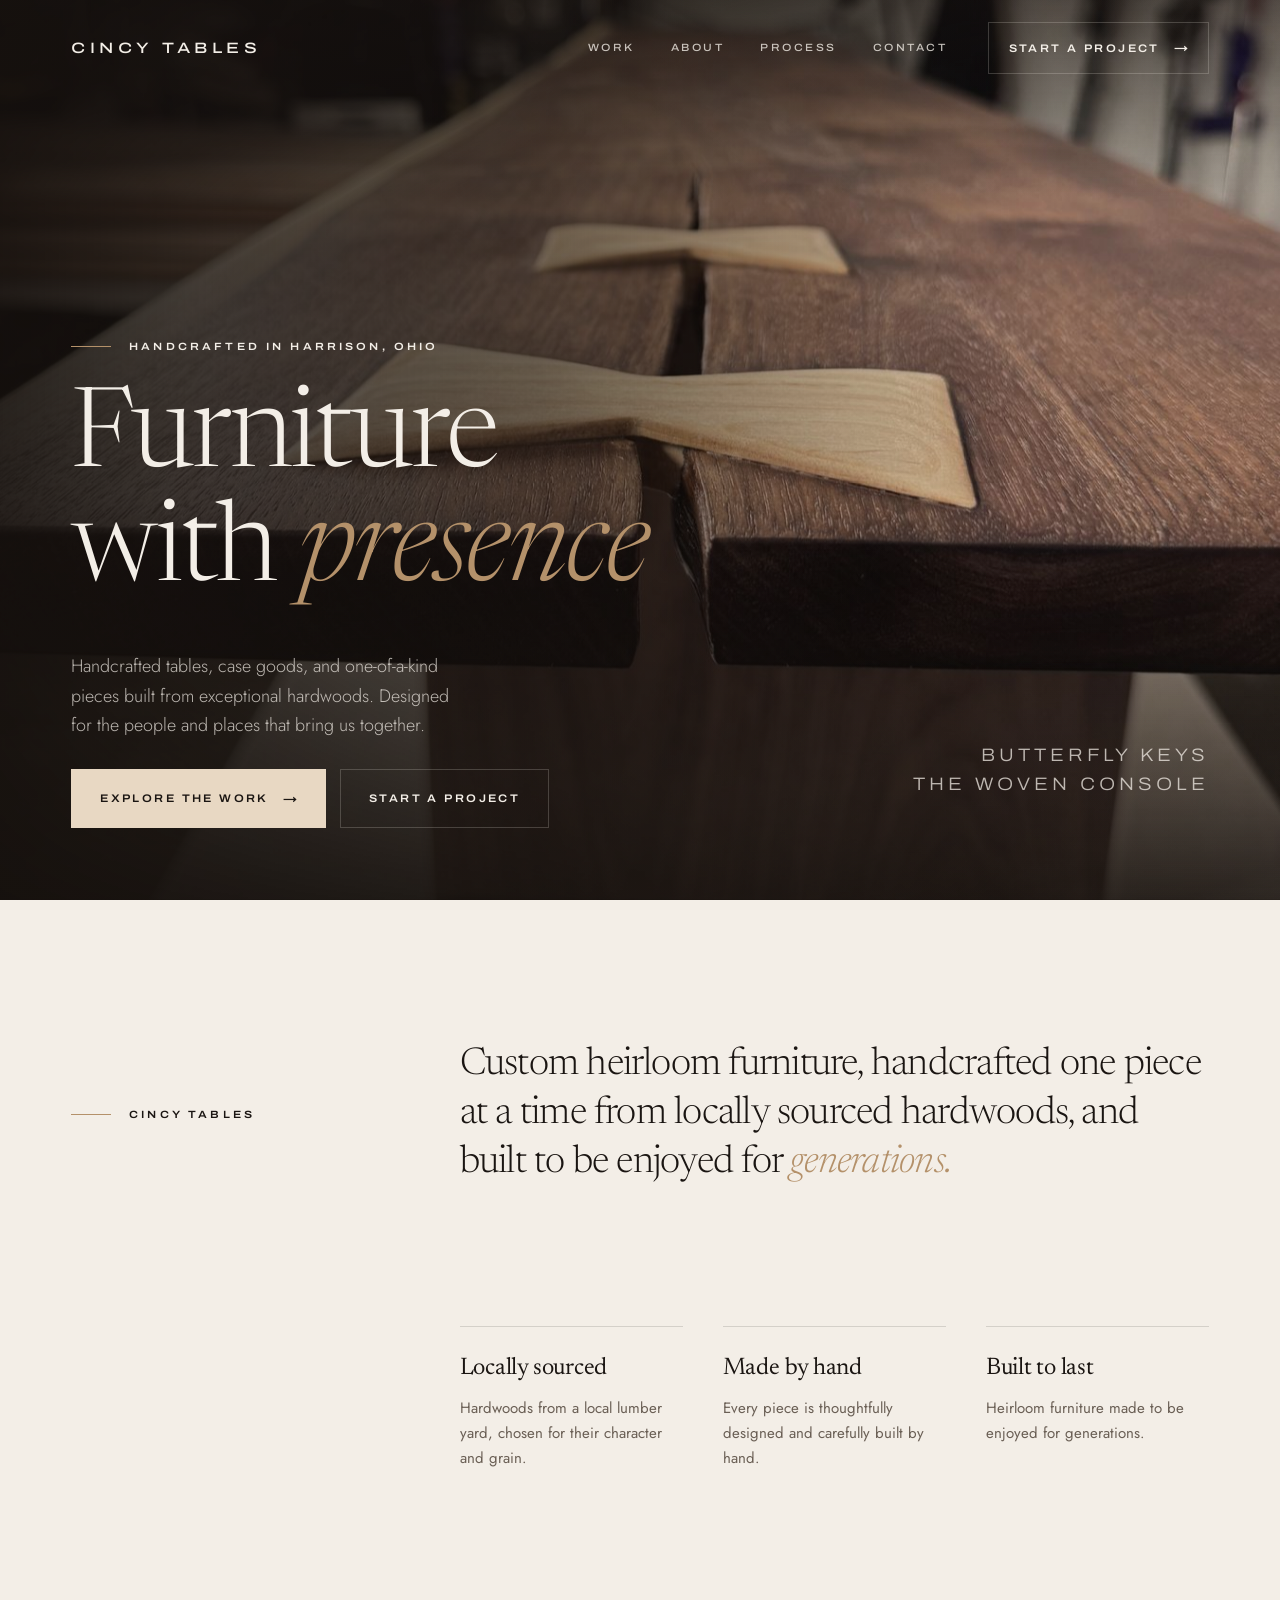
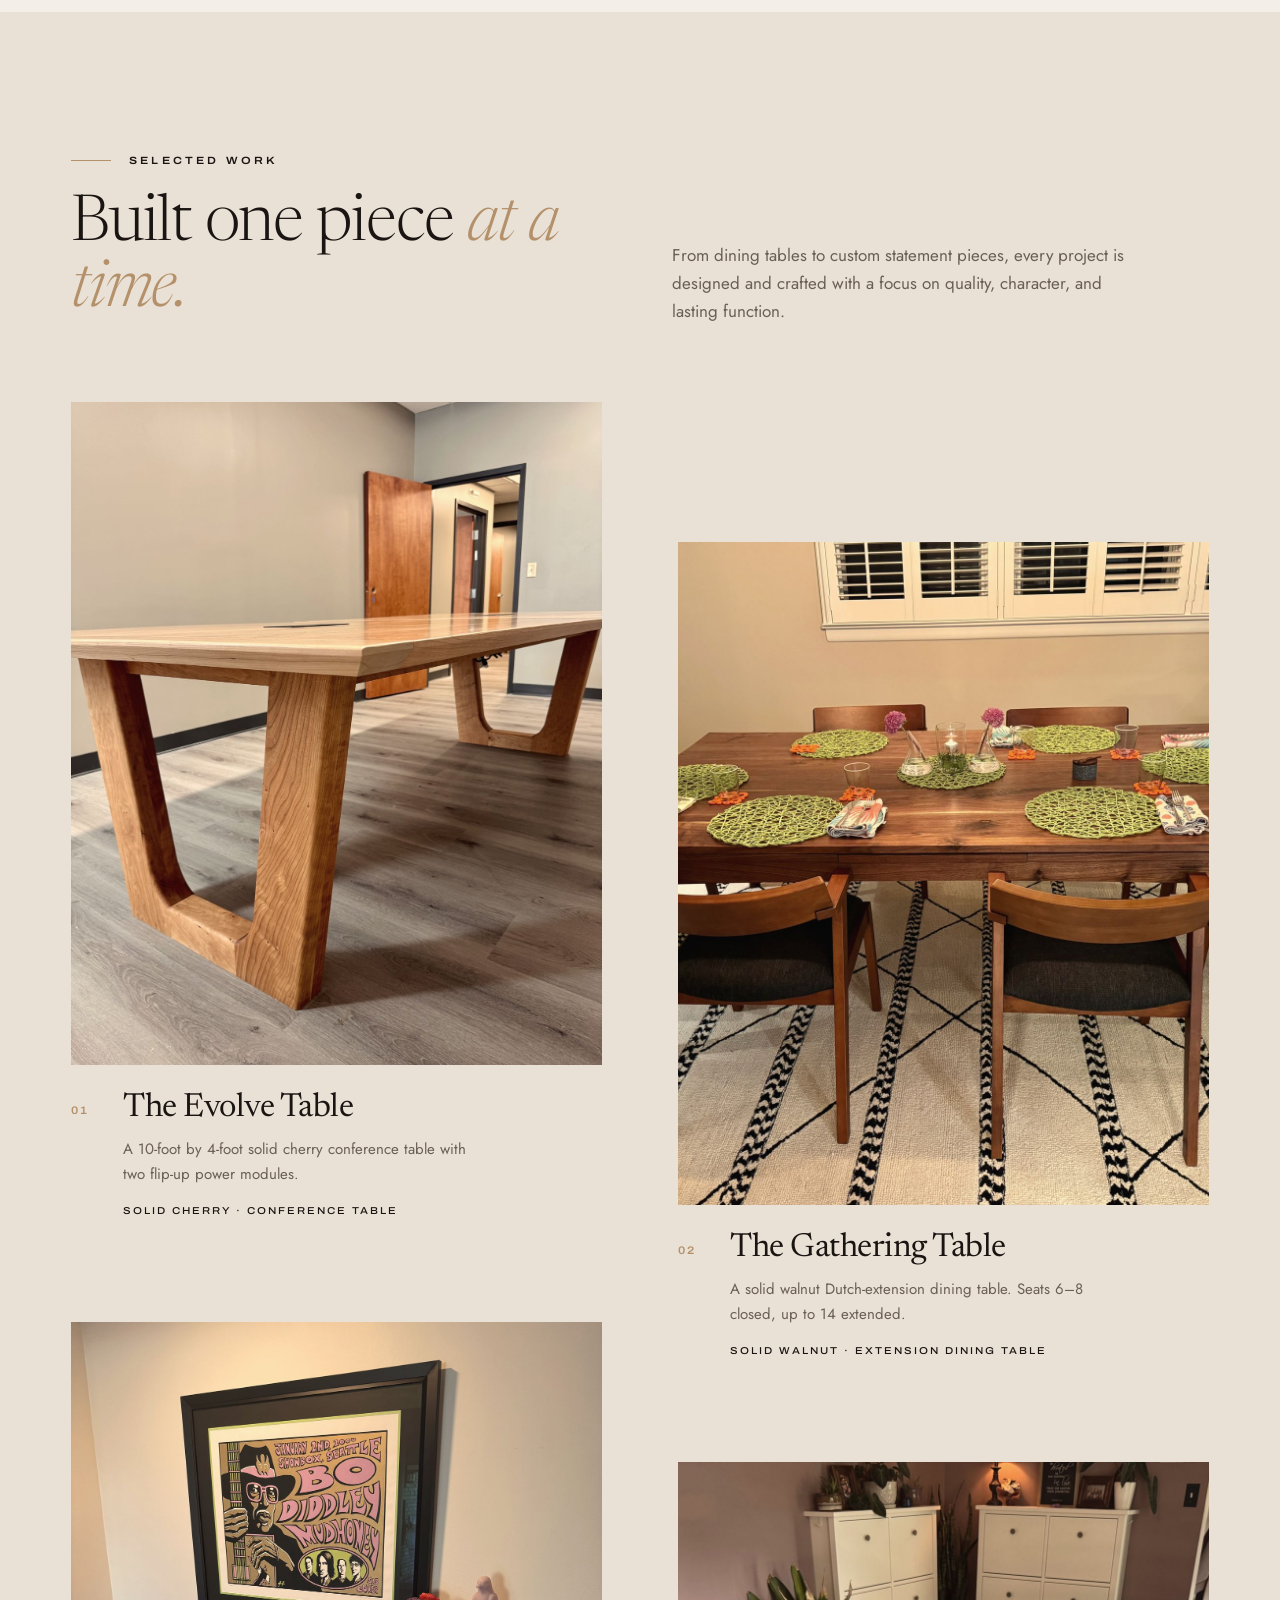
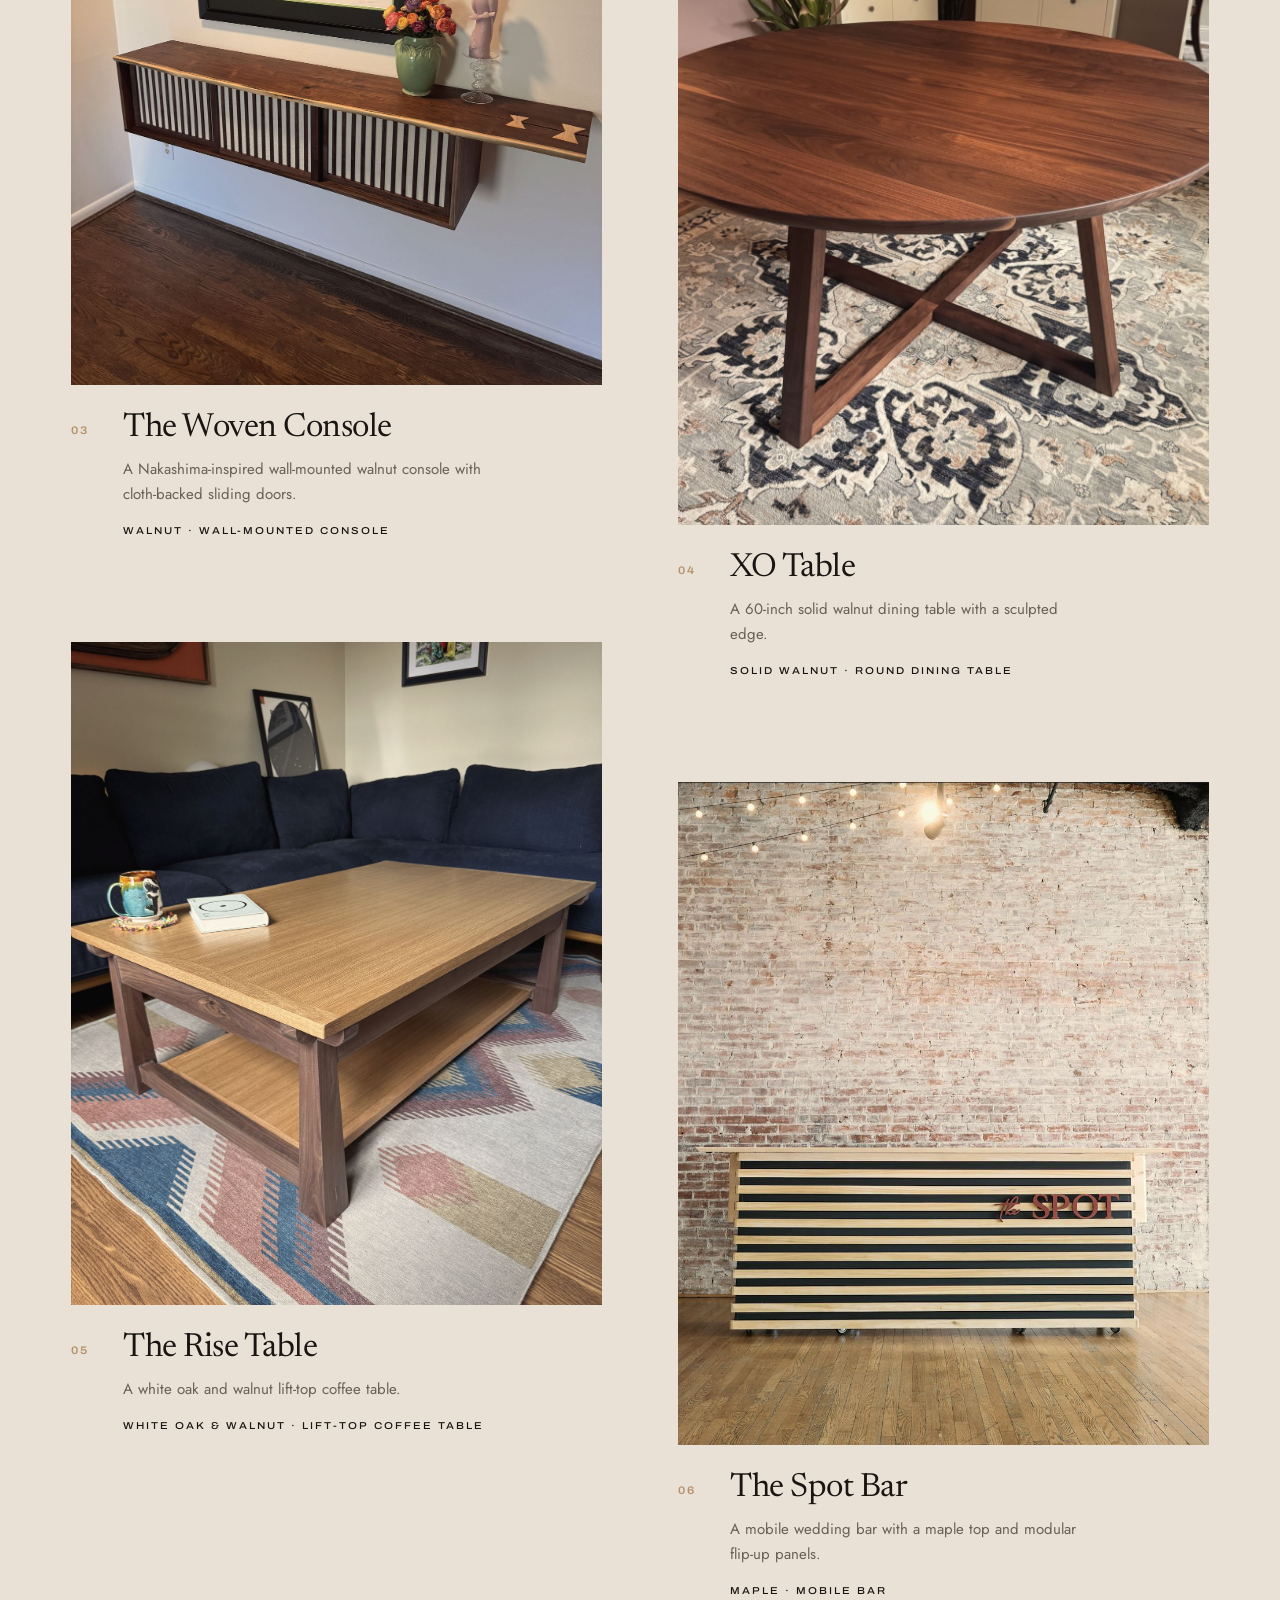
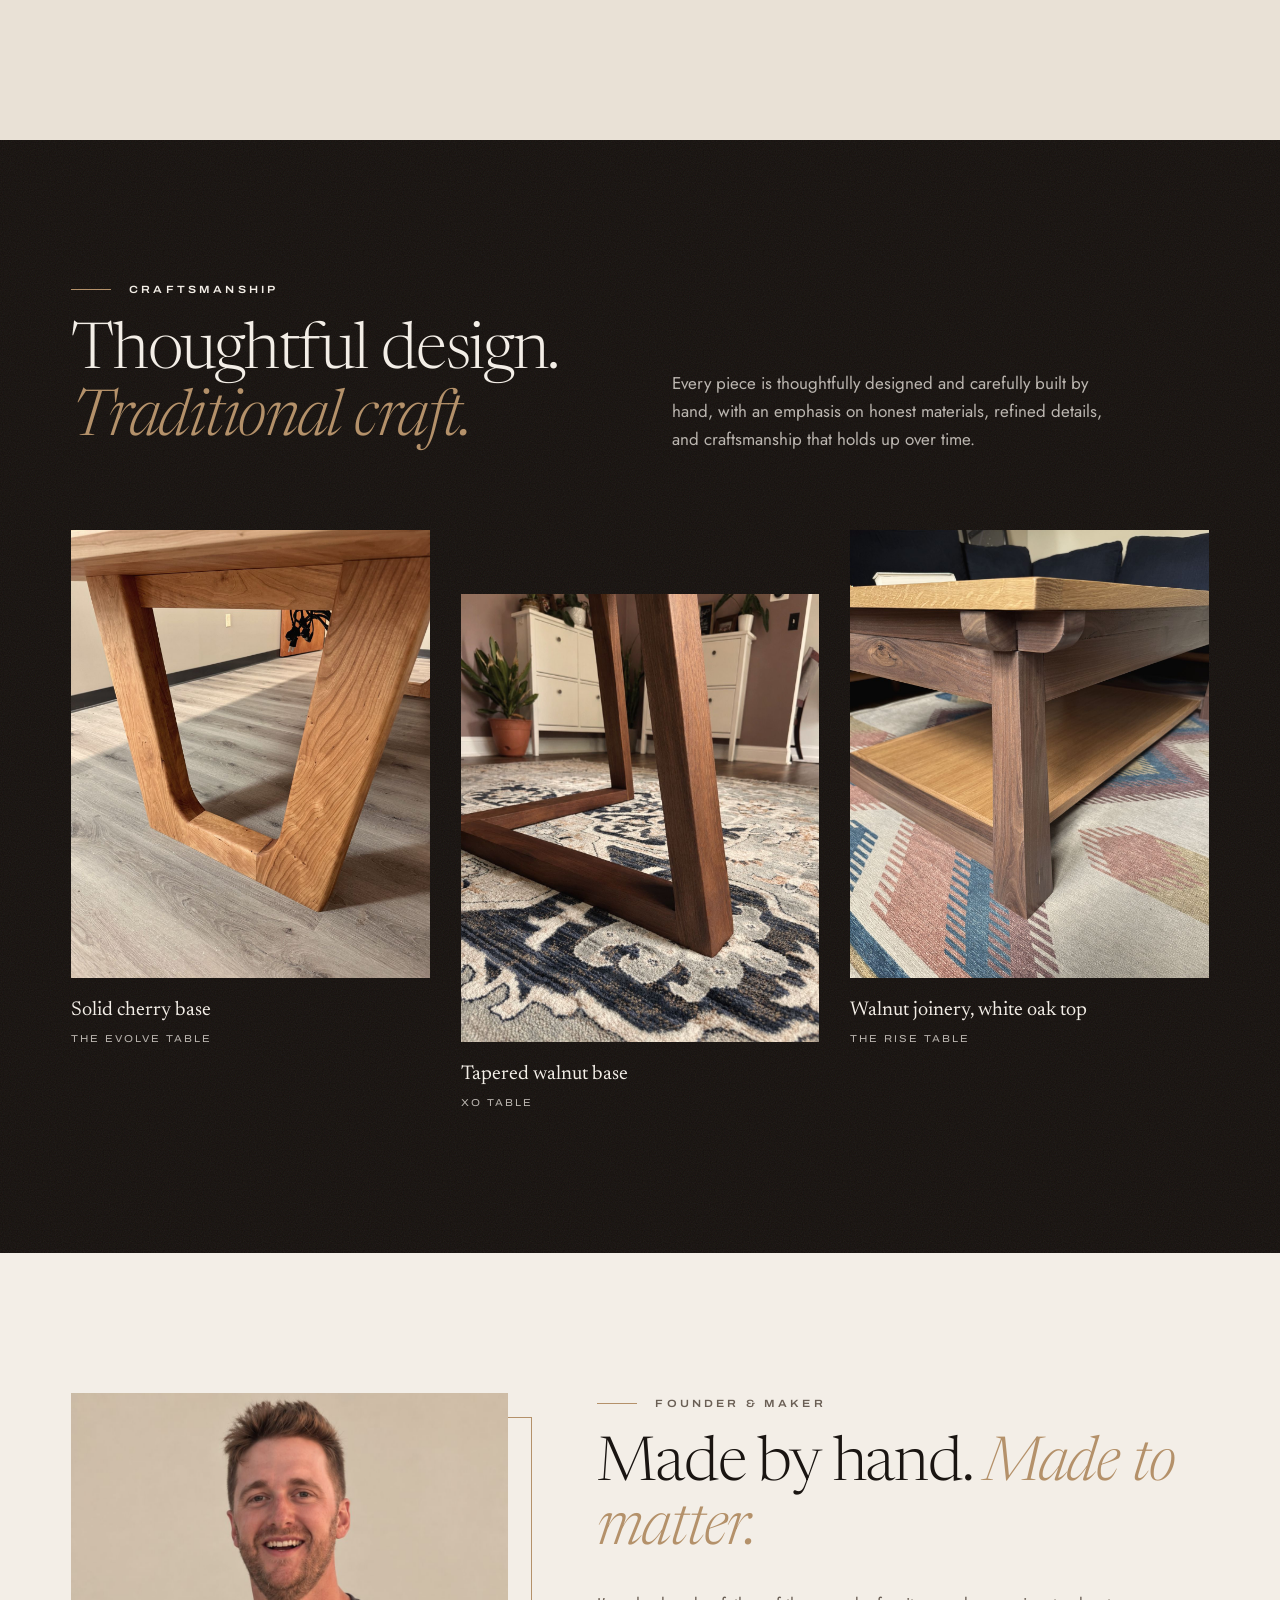
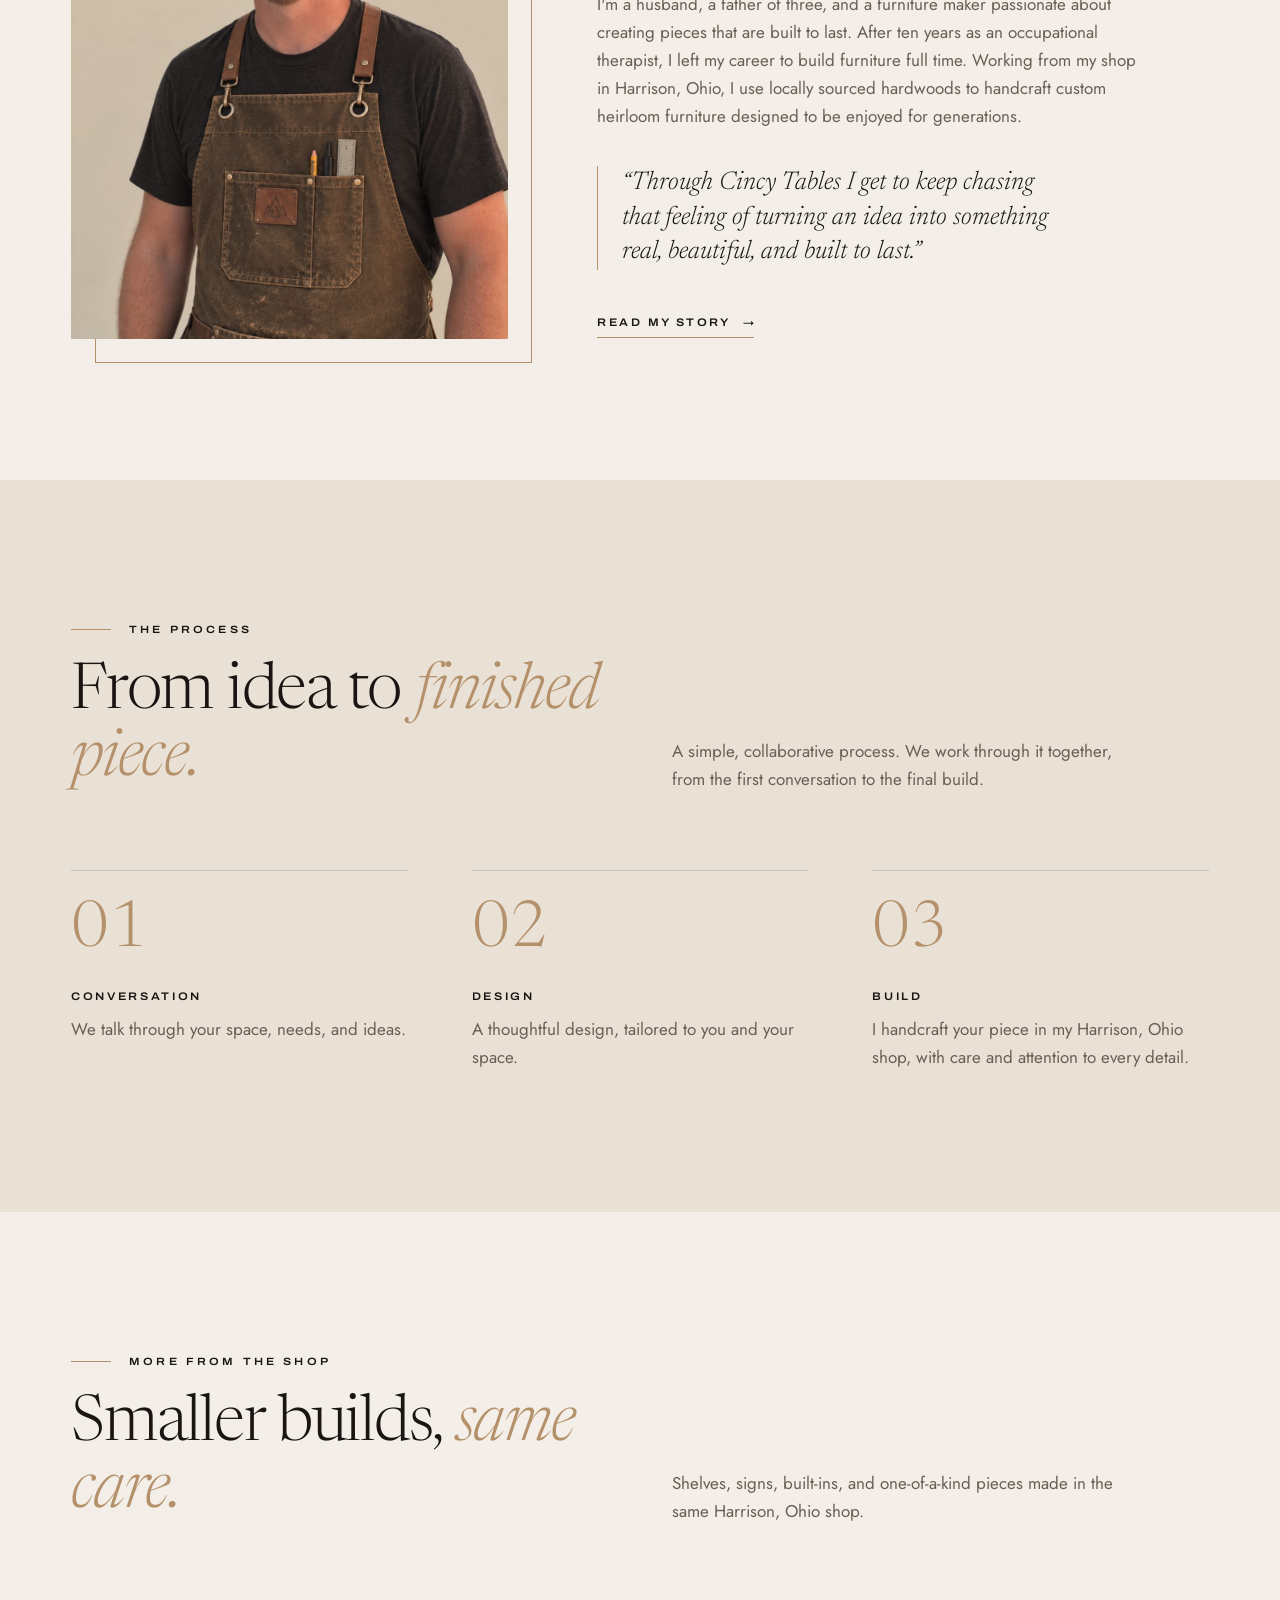
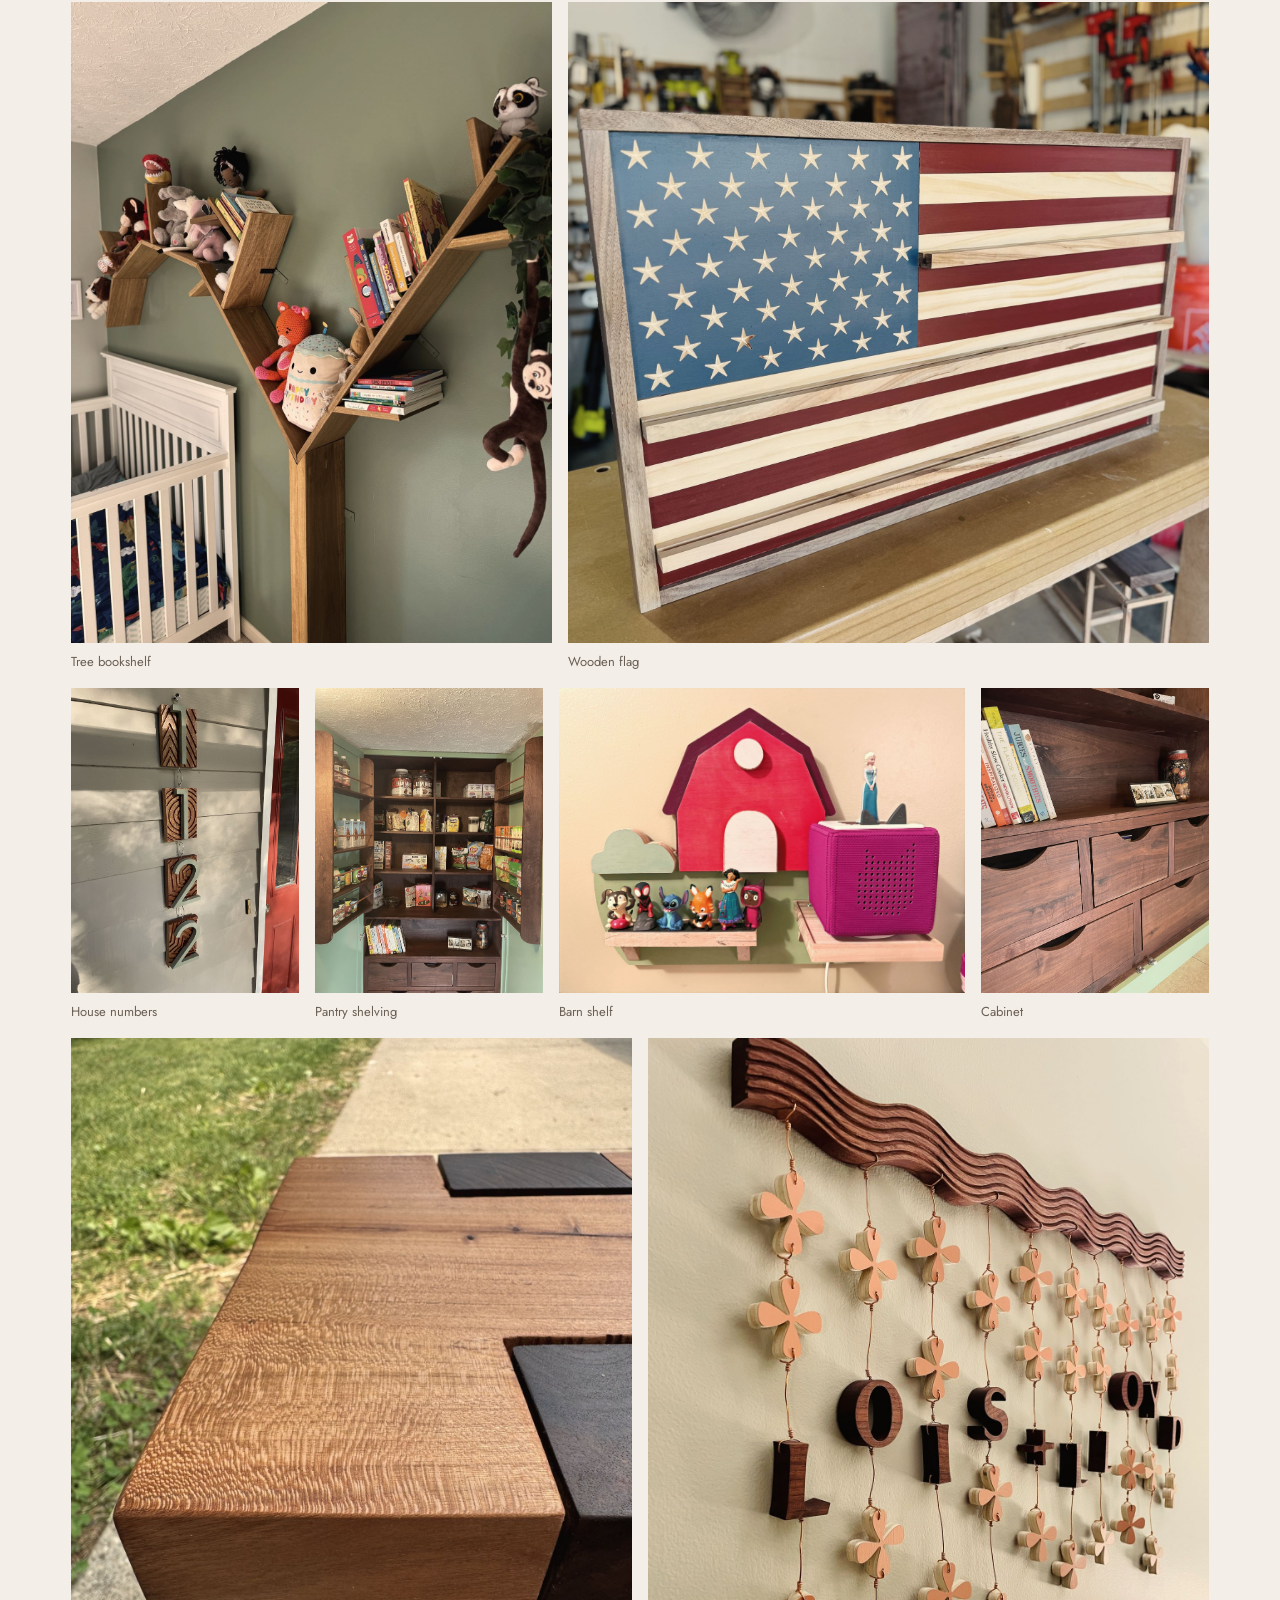
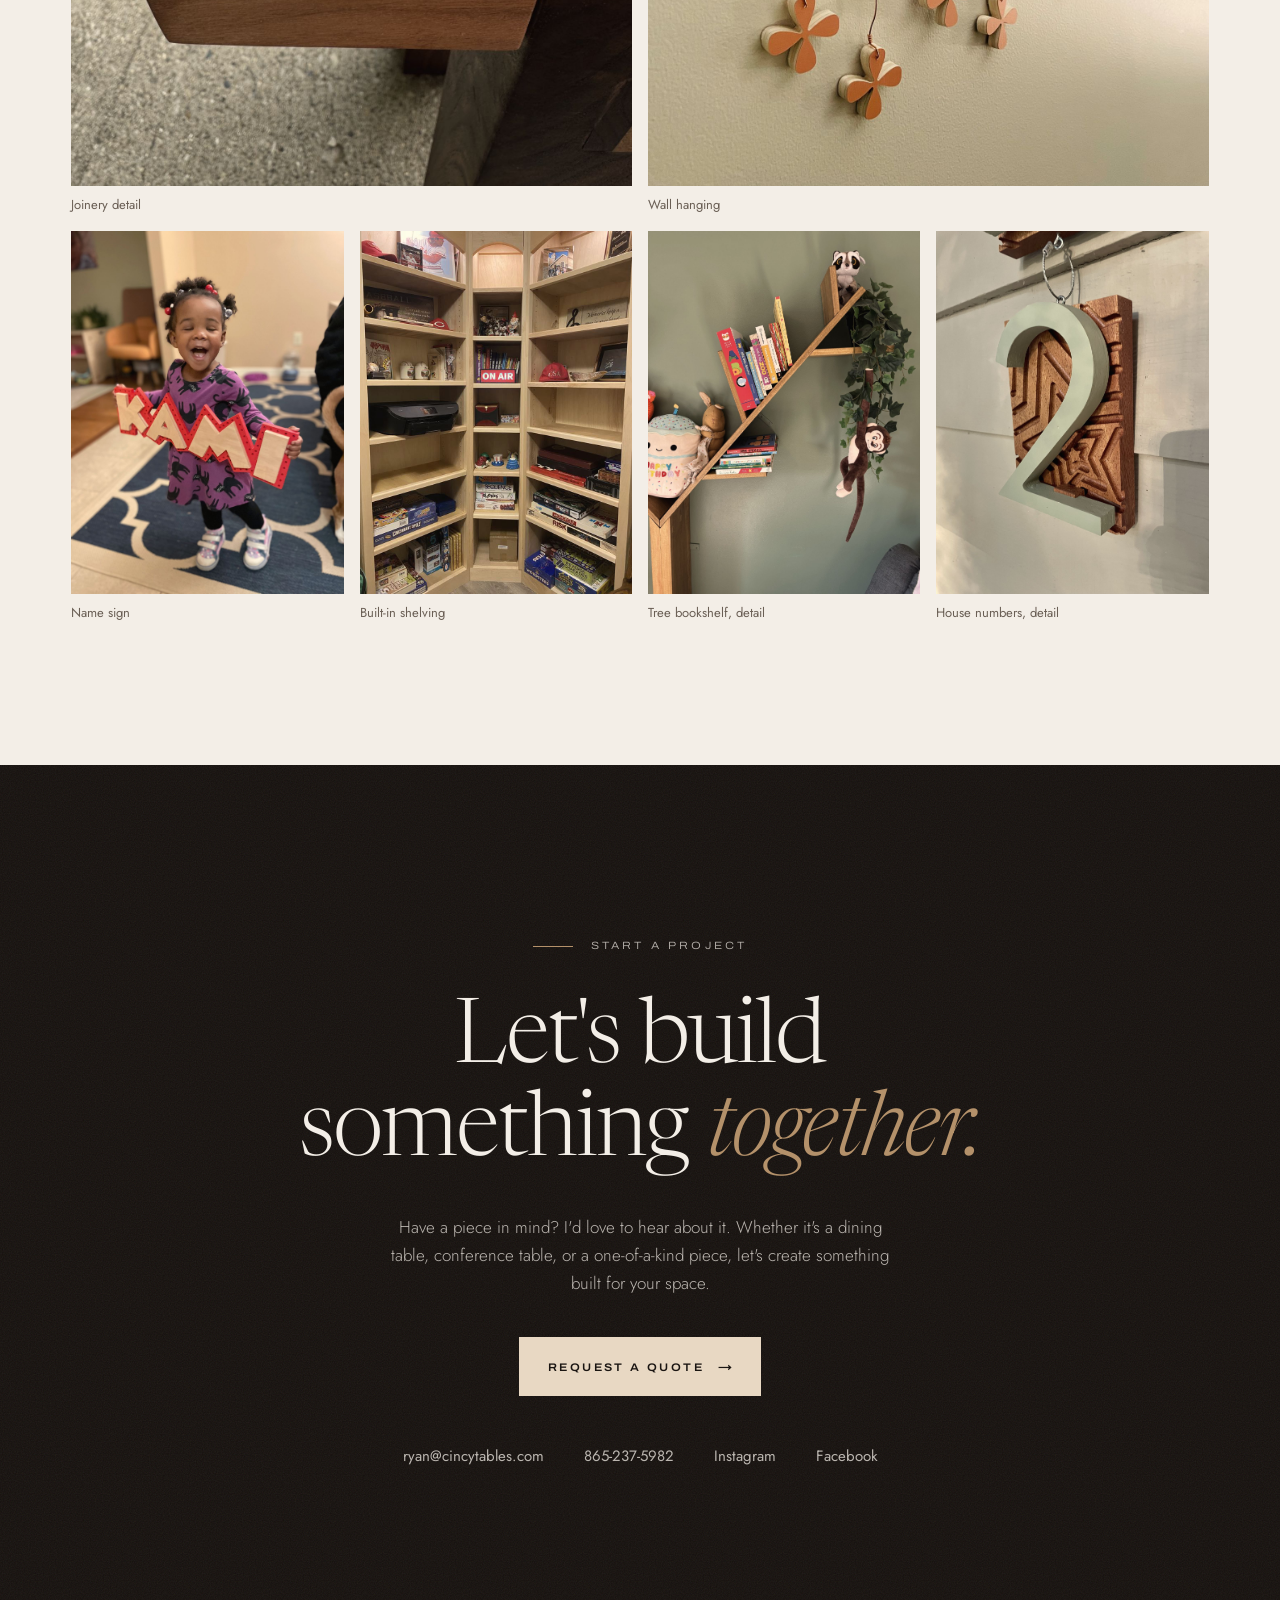
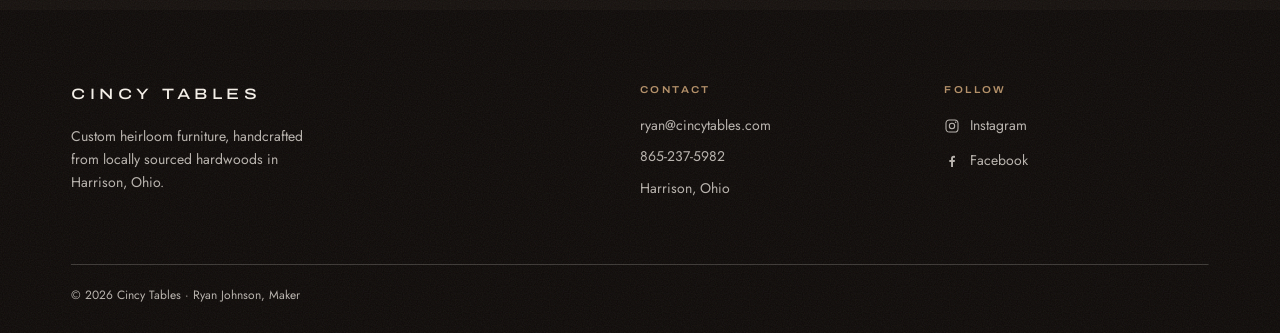
==== commit 55f79742: "Update Cincy Tables site" ====
--- a/index.html
+++ b/index.html
@@ -32,7 +32,7 @@
       <img class="hero-img" src="images/woven-2.jpg" alt="Maple butterfly keys set into the walnut top of The Woven Console">
       <div class="wrap">
         <p class="label ruled reveal">Handcrafted in Harrison, Ohio</p>
-        <h1 class="serif reveal" style="--d:1">Furniture with <em>presence.</em></h1>
+        <h1 class="serif reveal" style="--d:1">Furniture with <em>presence</em></h1>
         <div class="hero-foot">
           <div class="reveal" style="--d:2">
             <p>Handcrafted tables, case goods, and one-of-a-kind pieces built from exceptional hardwoods. Designed for the people and places that bring us together.</p>
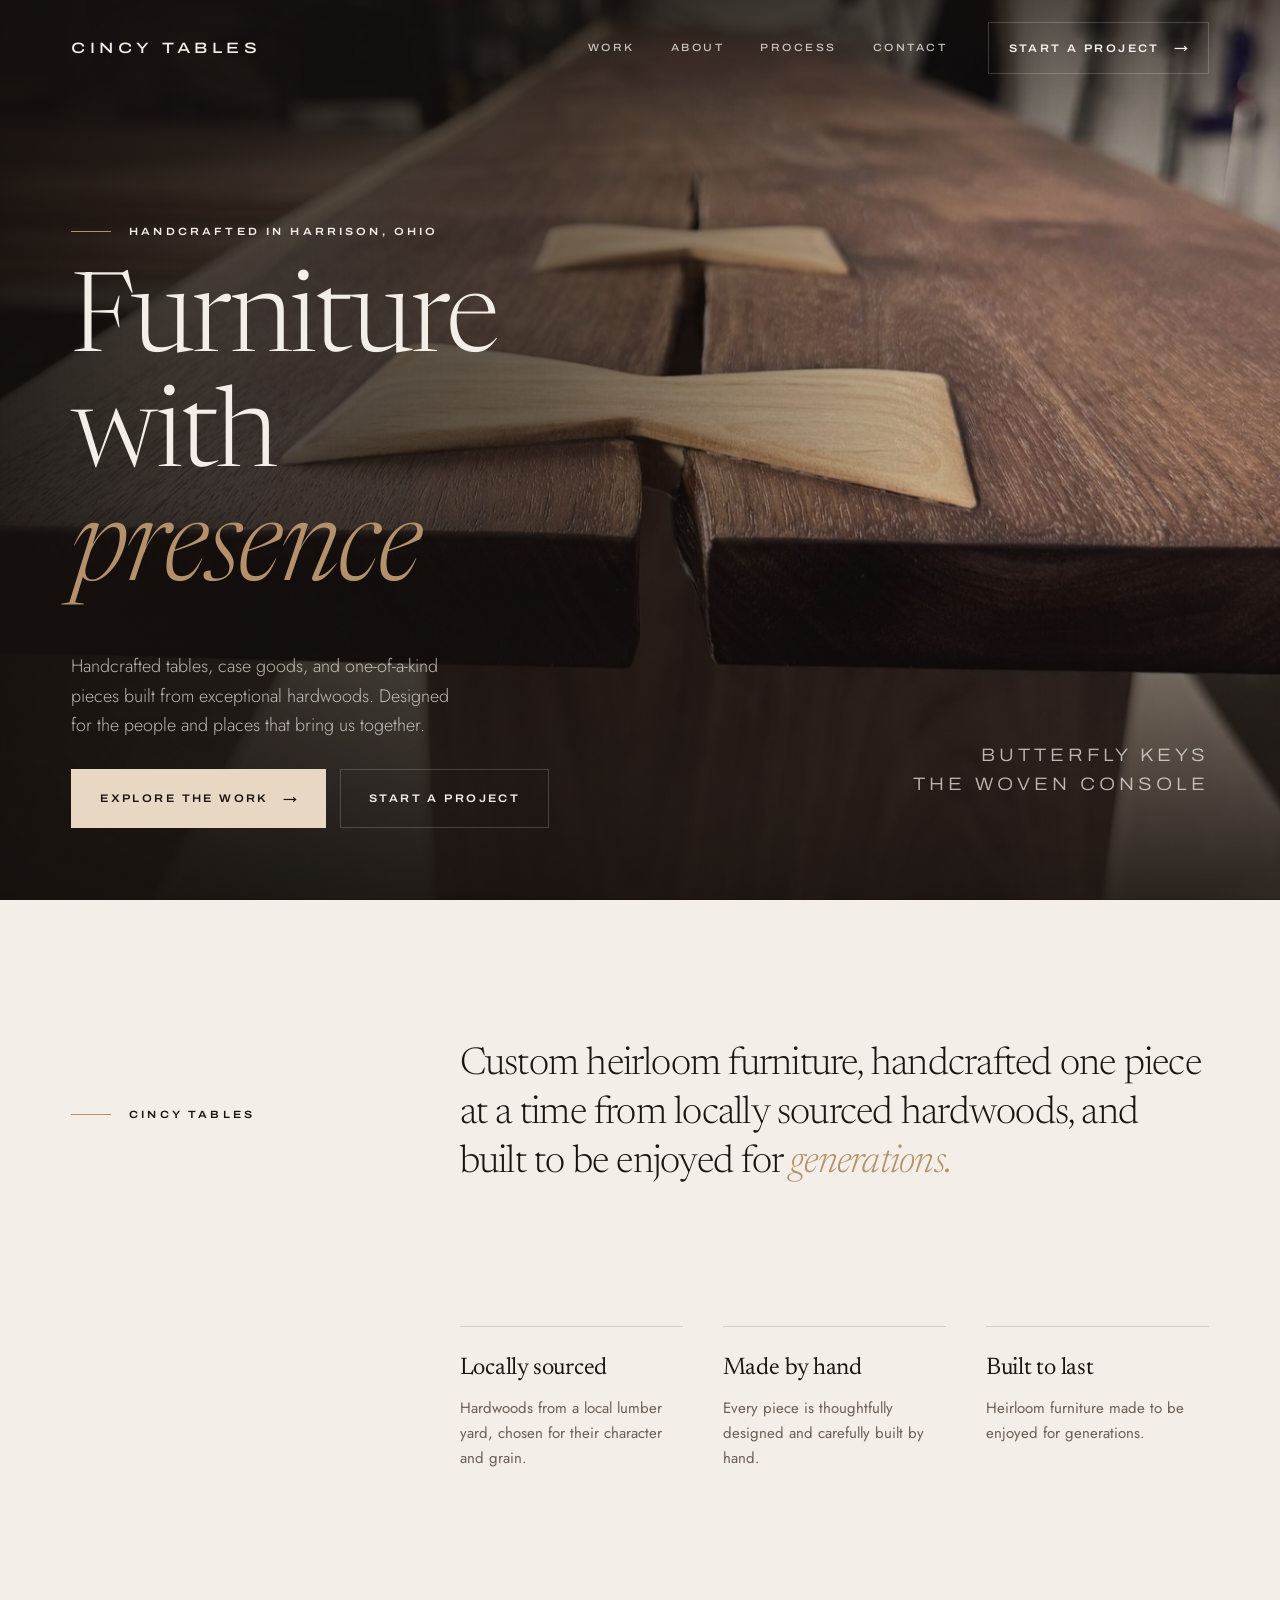
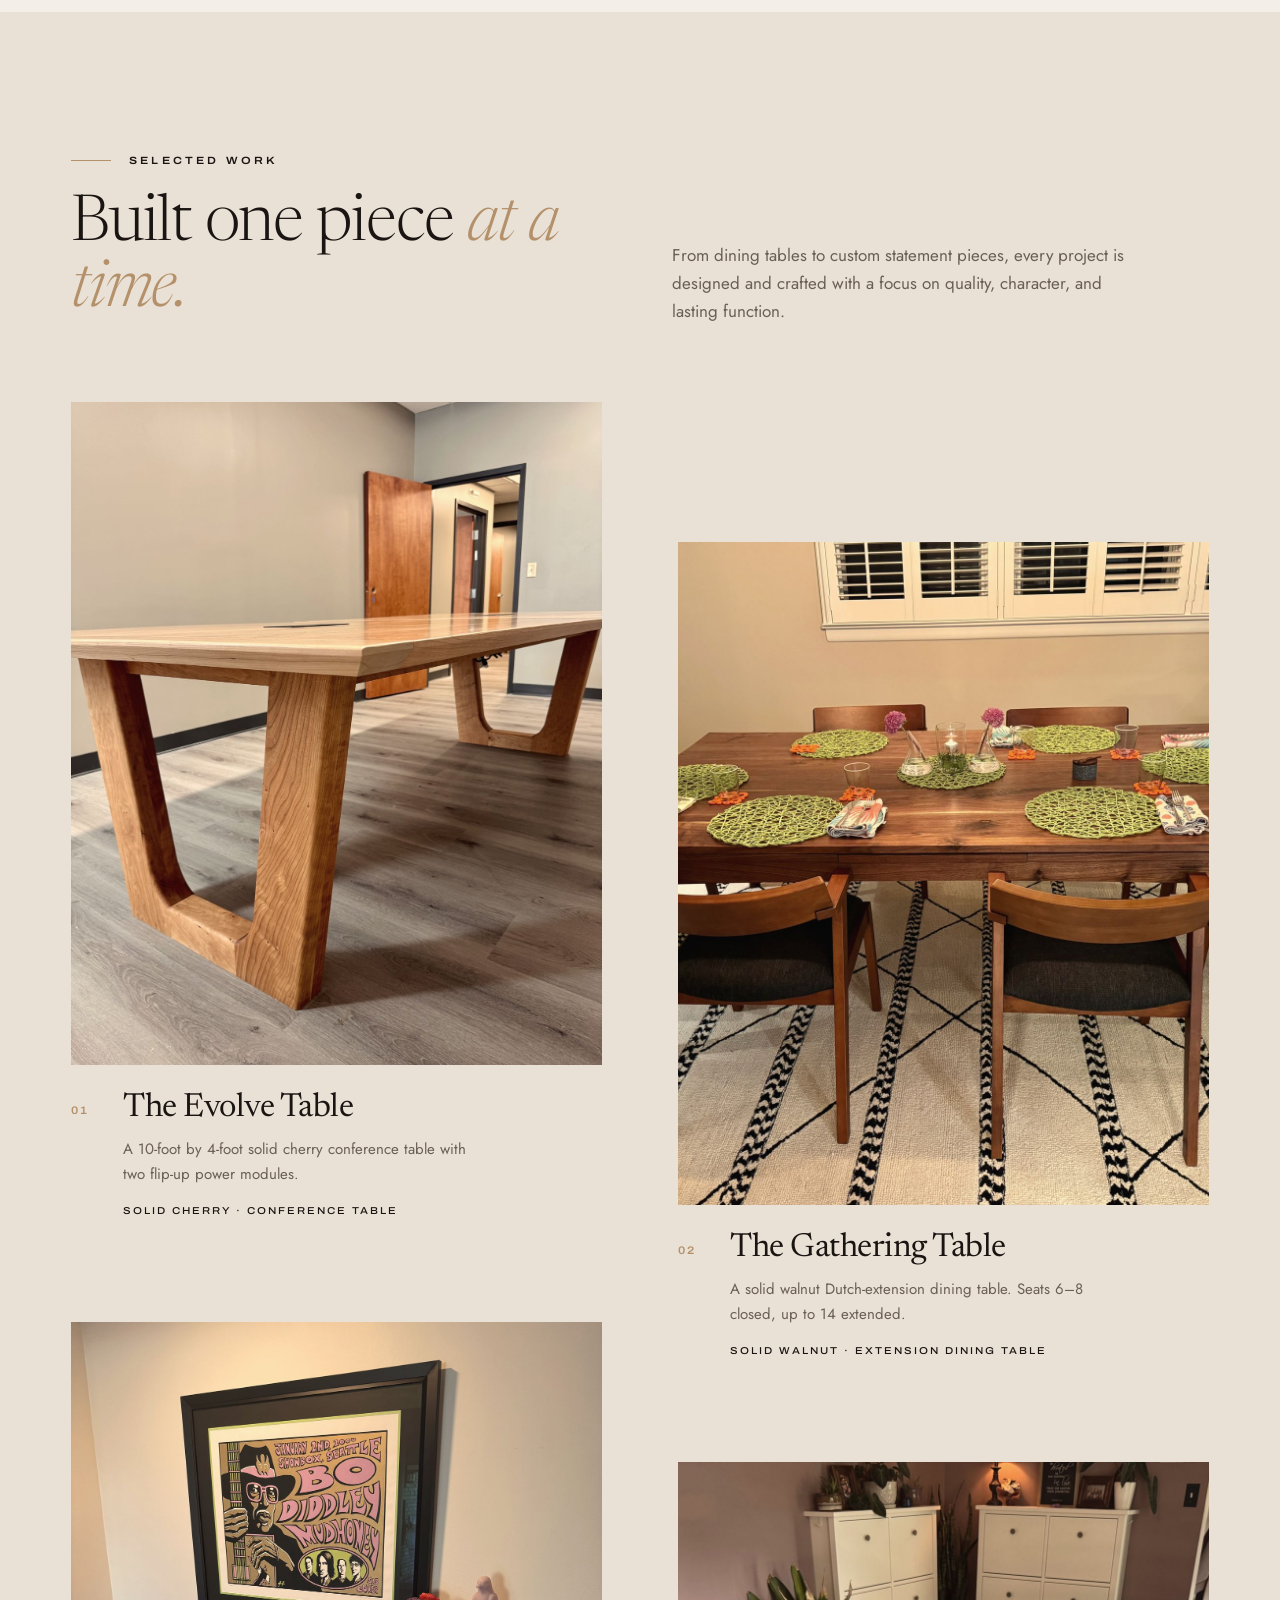
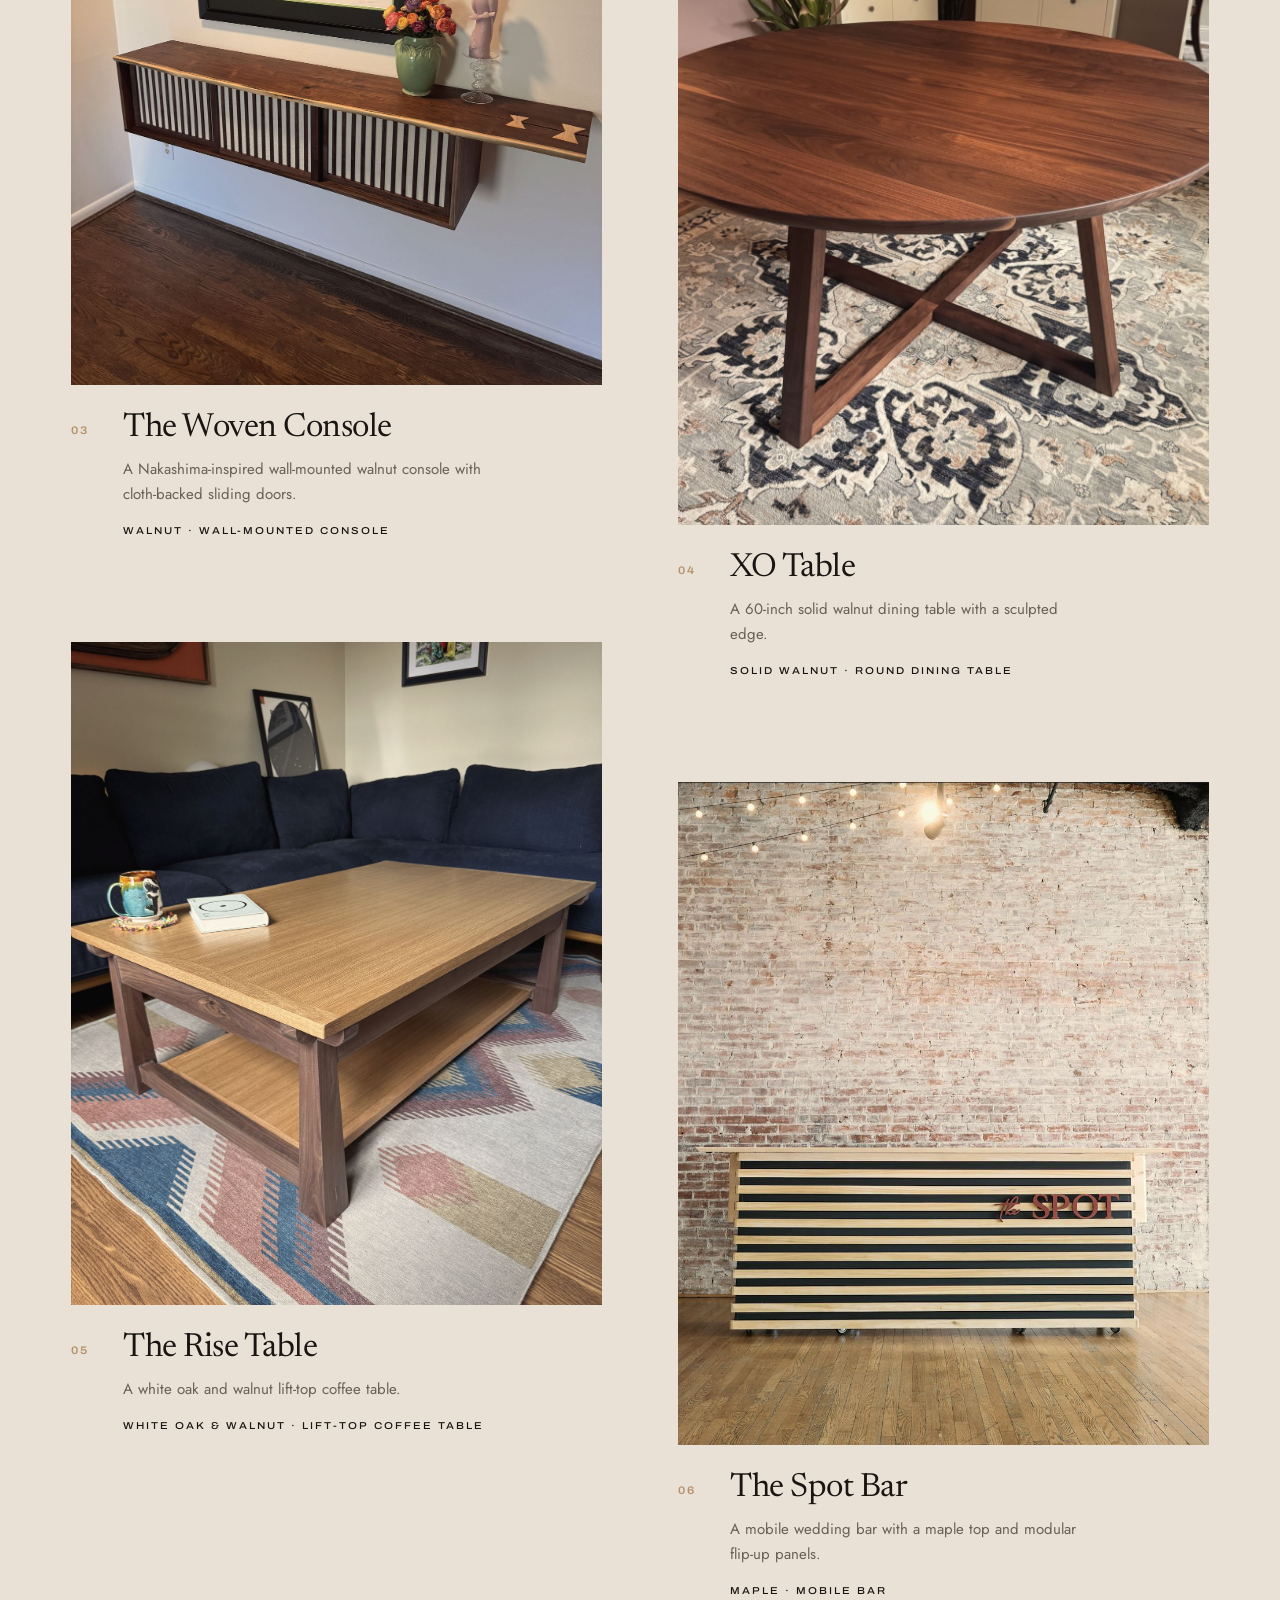
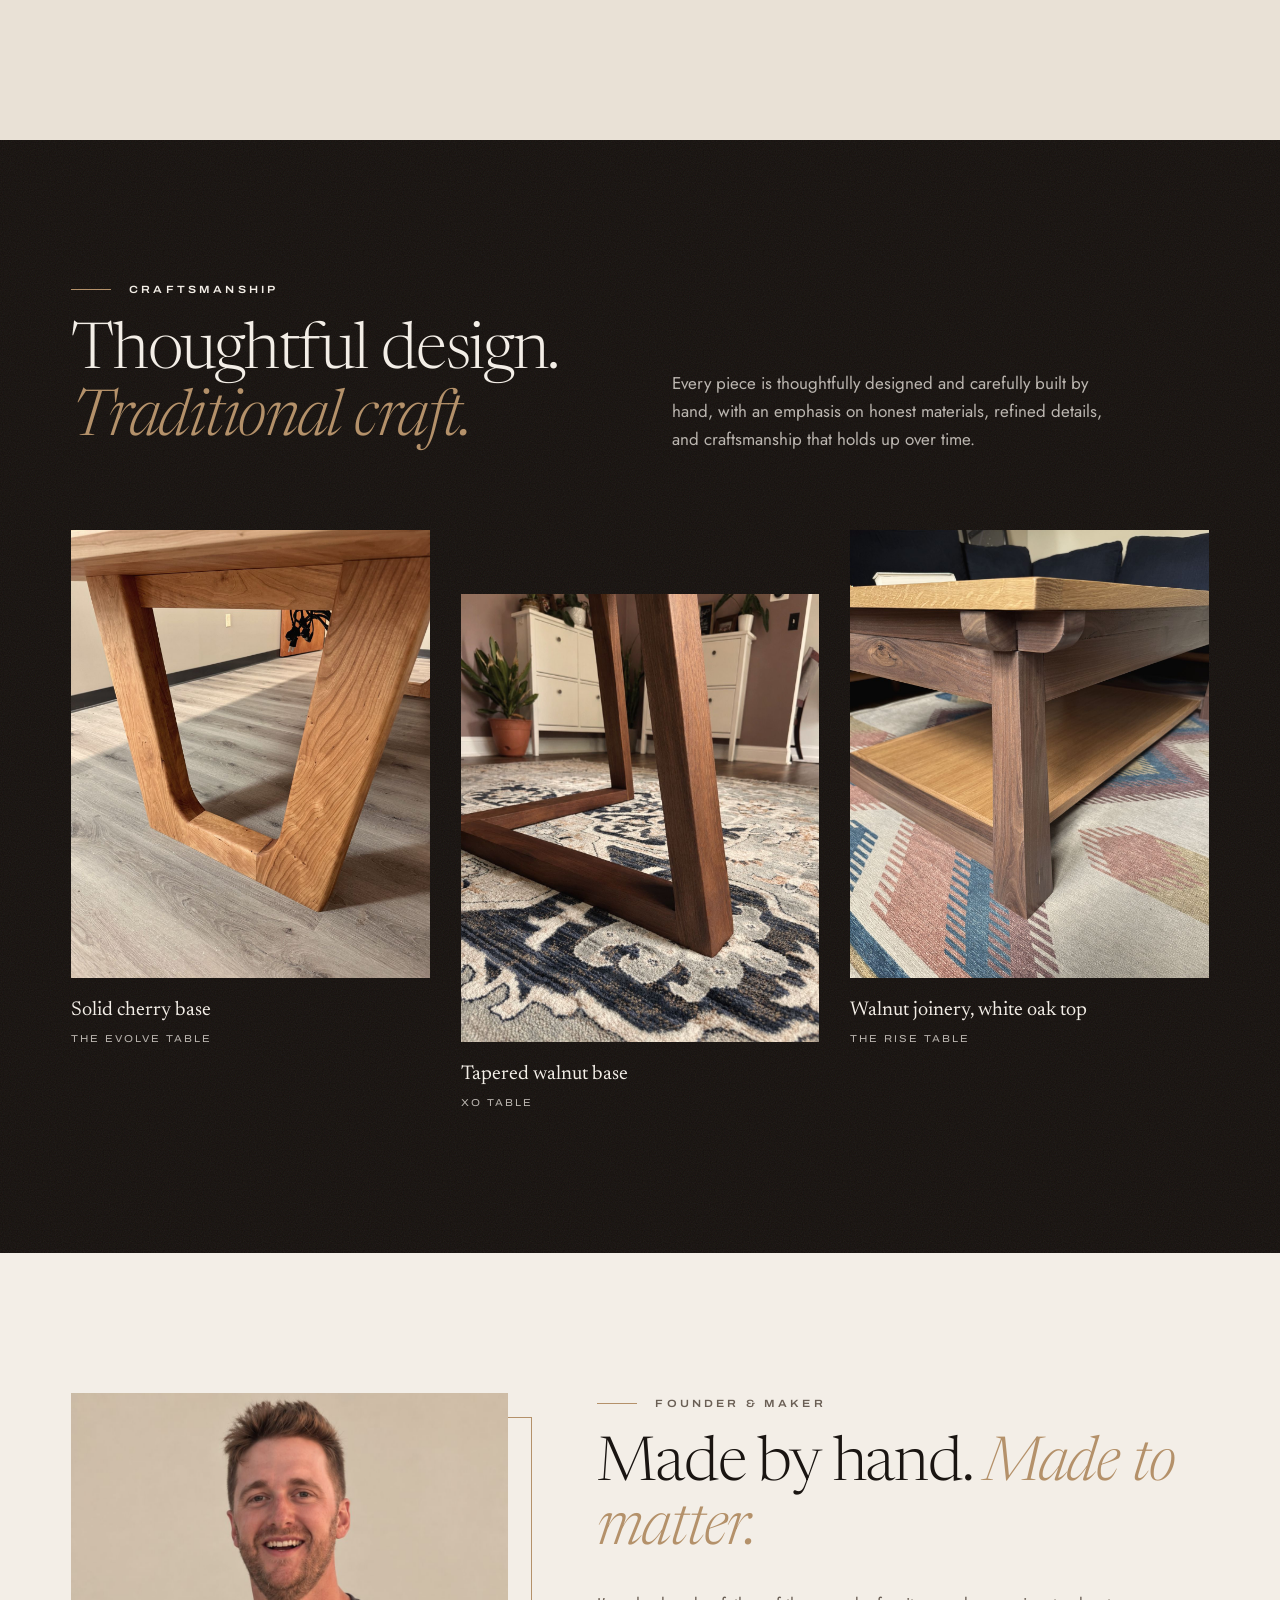
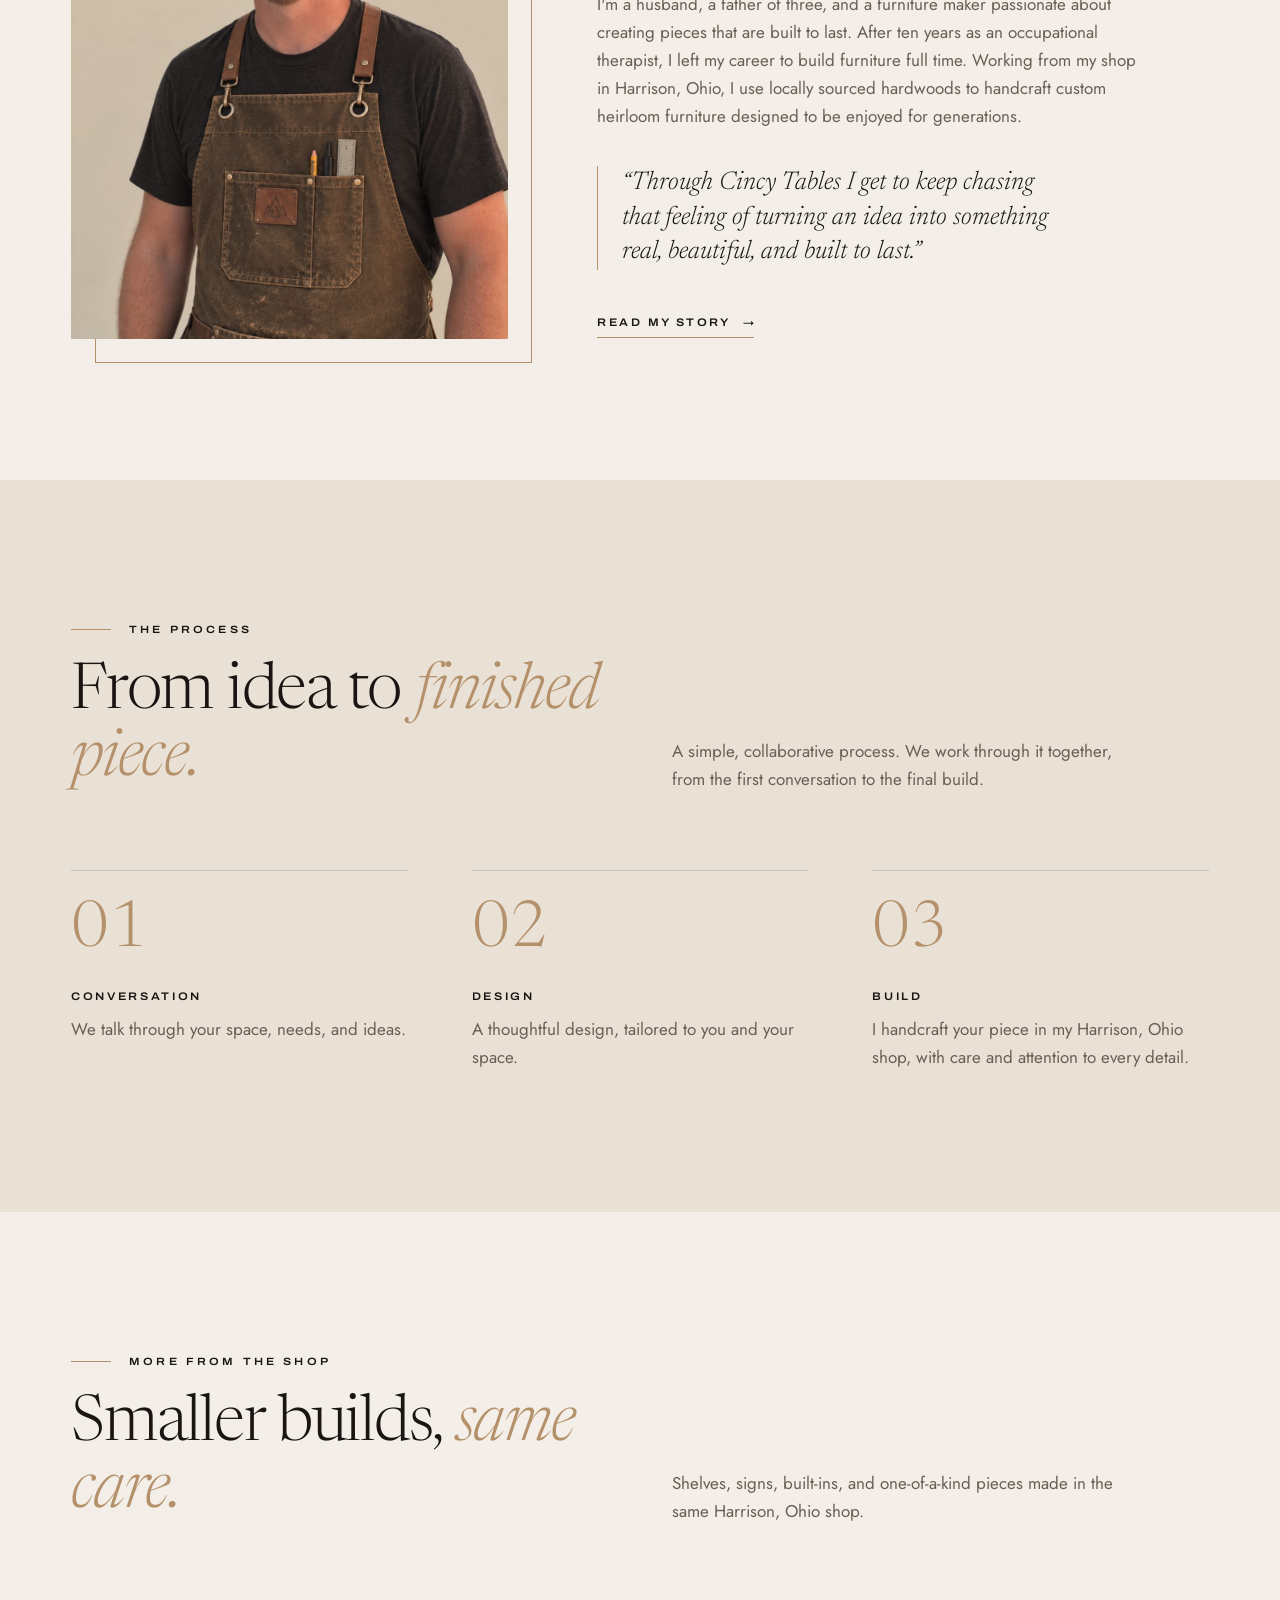
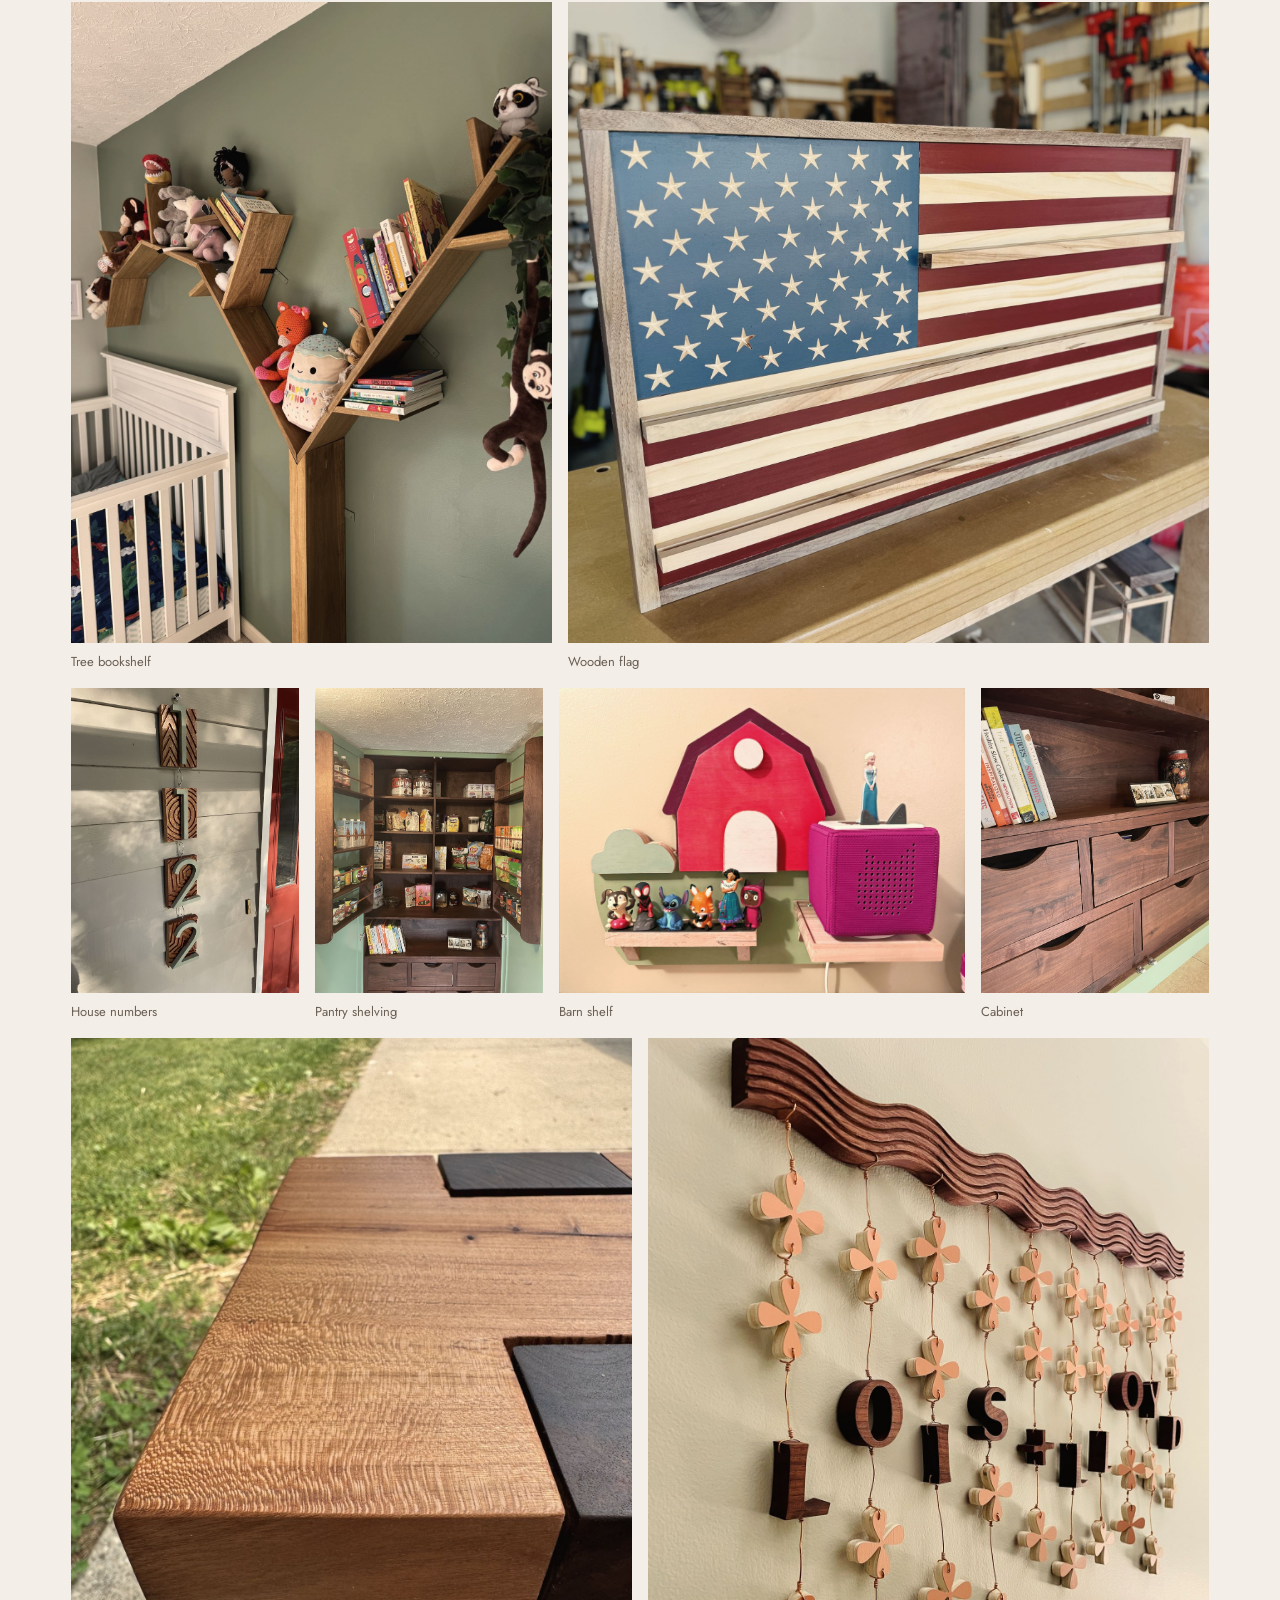
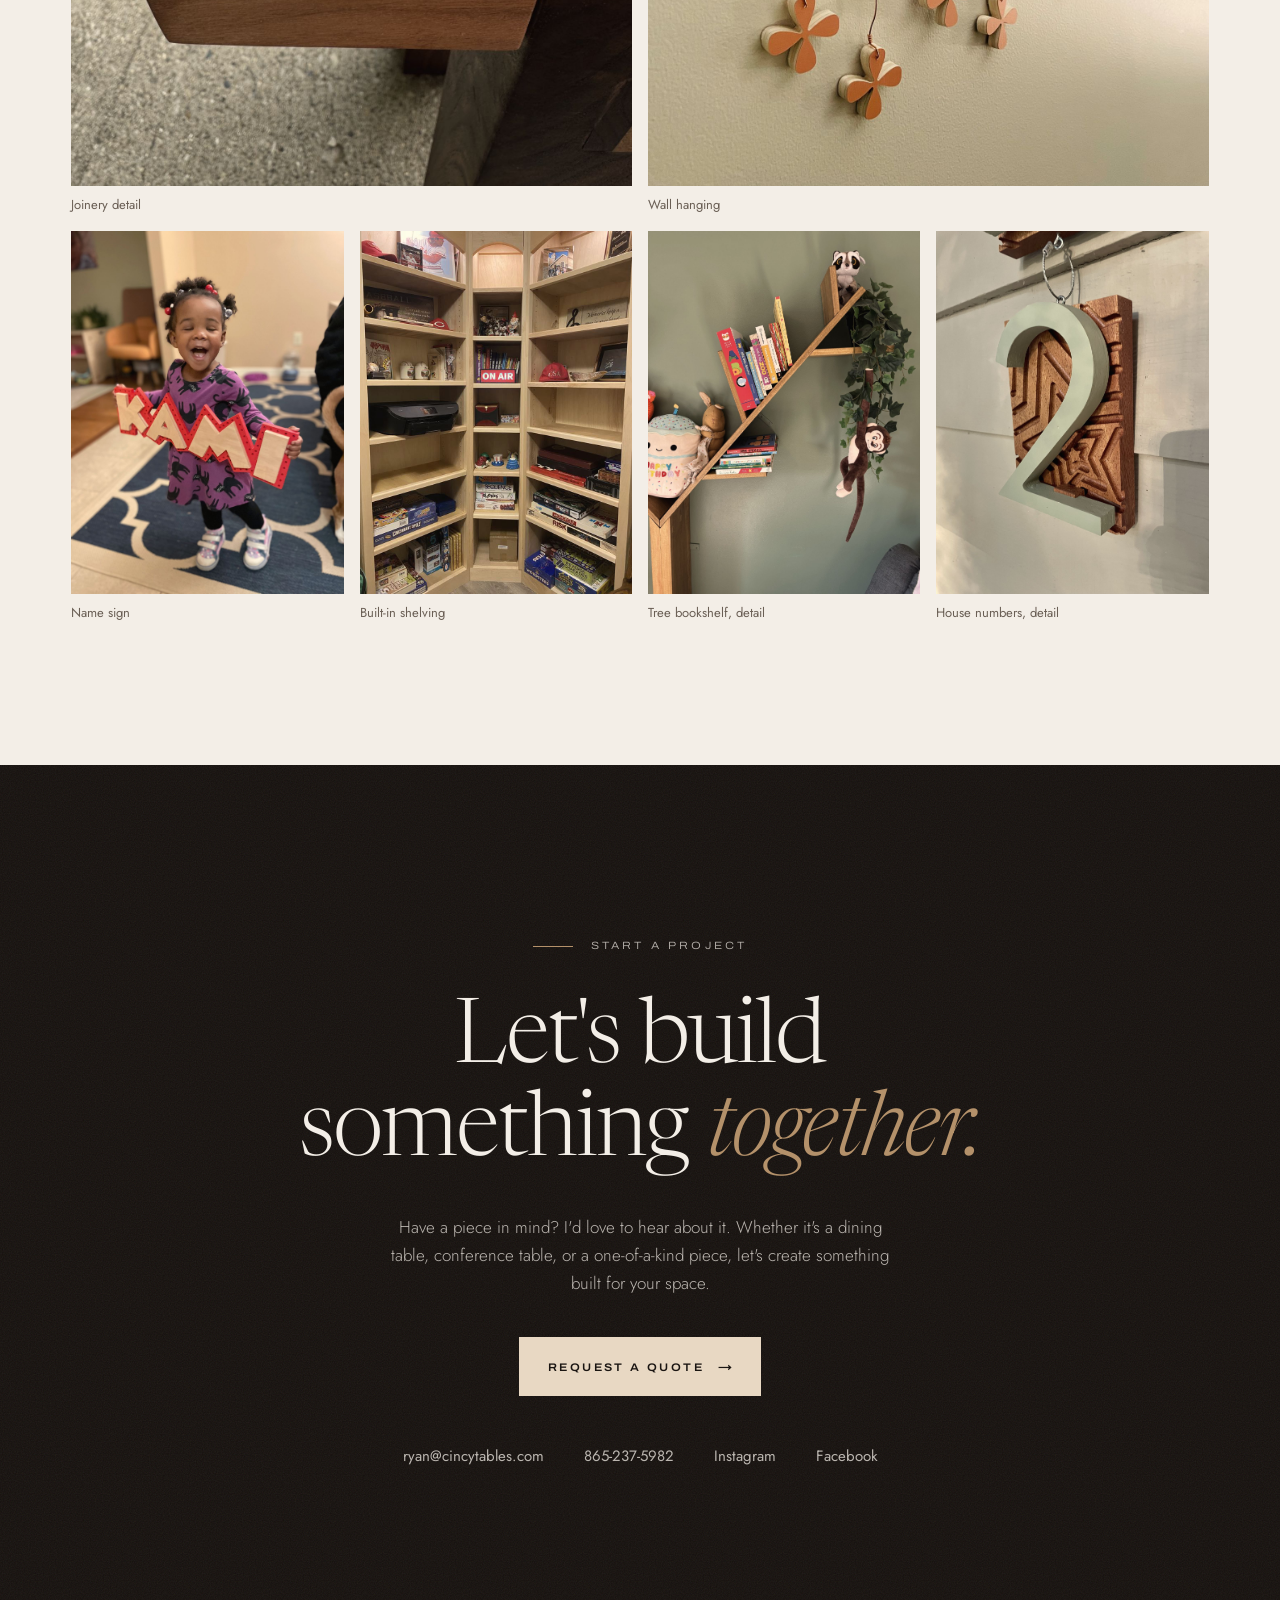
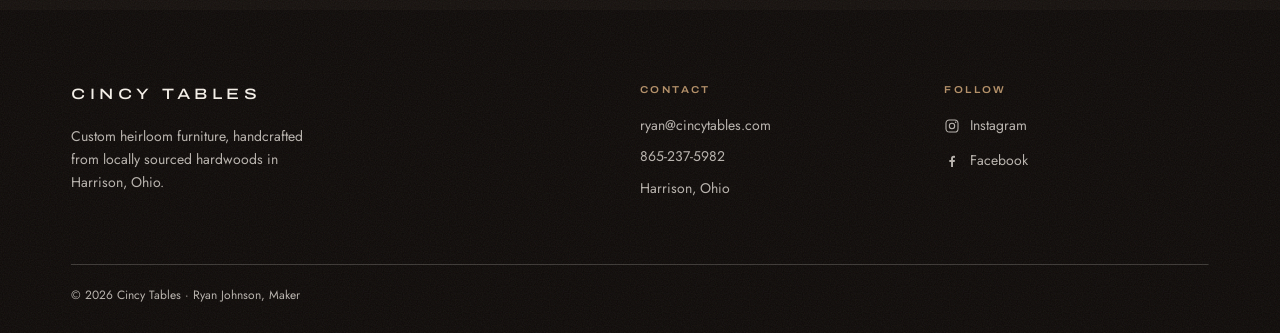
==== commit b9fc7735: "Put hero headline on three lines" ====
--- a/index.html
+++ b/index.html
@@ -32,7 +32,7 @@
       <img class="hero-img" src="images/woven-2.jpg" alt="Maple butterfly keys set into the walnut top of The Woven Console">
       <div class="wrap">
         <p class="label ruled reveal">Handcrafted in Harrison, Ohio</p>
-        <h1 class="serif reveal" style="--d:1">Furniture with <em>presence</em></h1>
+        <h1 class="serif reveal" style="--d:1">Furniture<br>with<br><em>presence</em></h1>
         <div class="hero-foot">
           <div class="reveal" style="--d:2">
             <p>Handcrafted tables, case goods, and one-of-a-kind pieces built from exceptional hardwoods. Designed for the people and places that bring us together.</p>
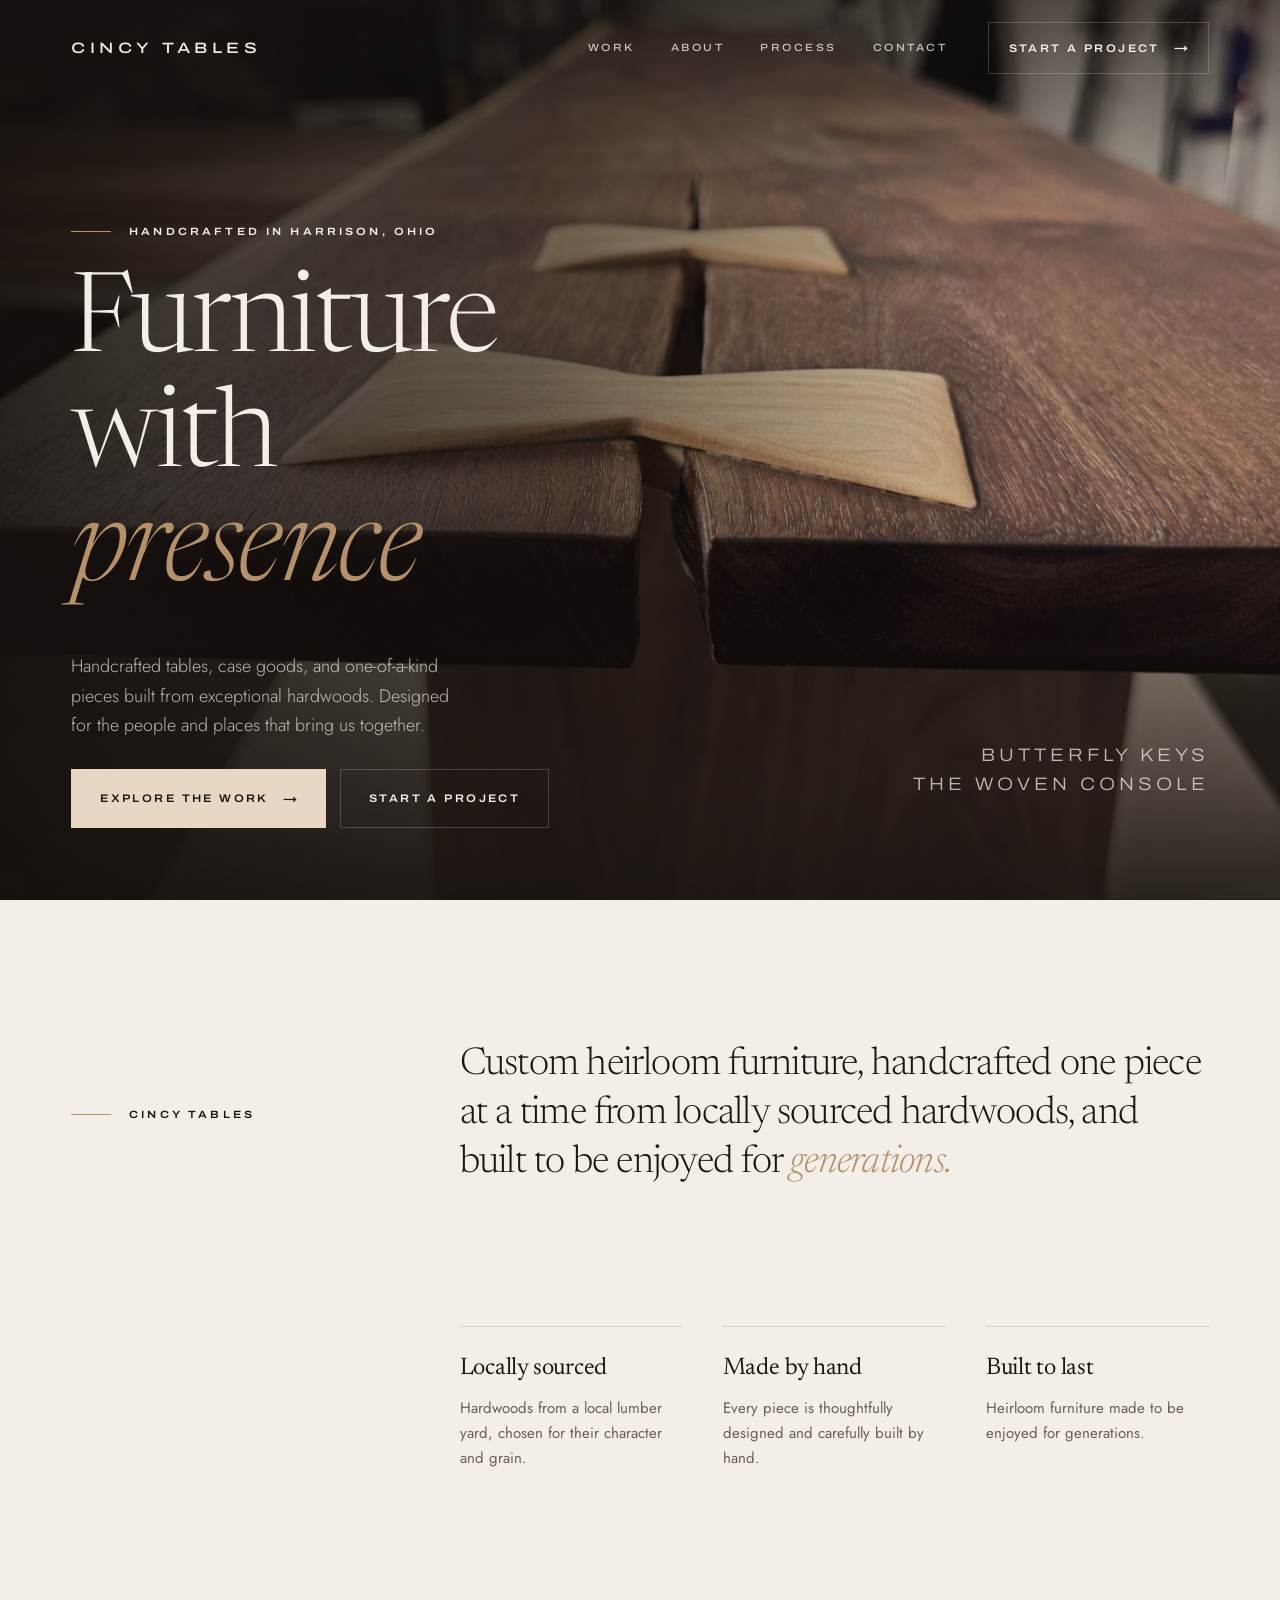
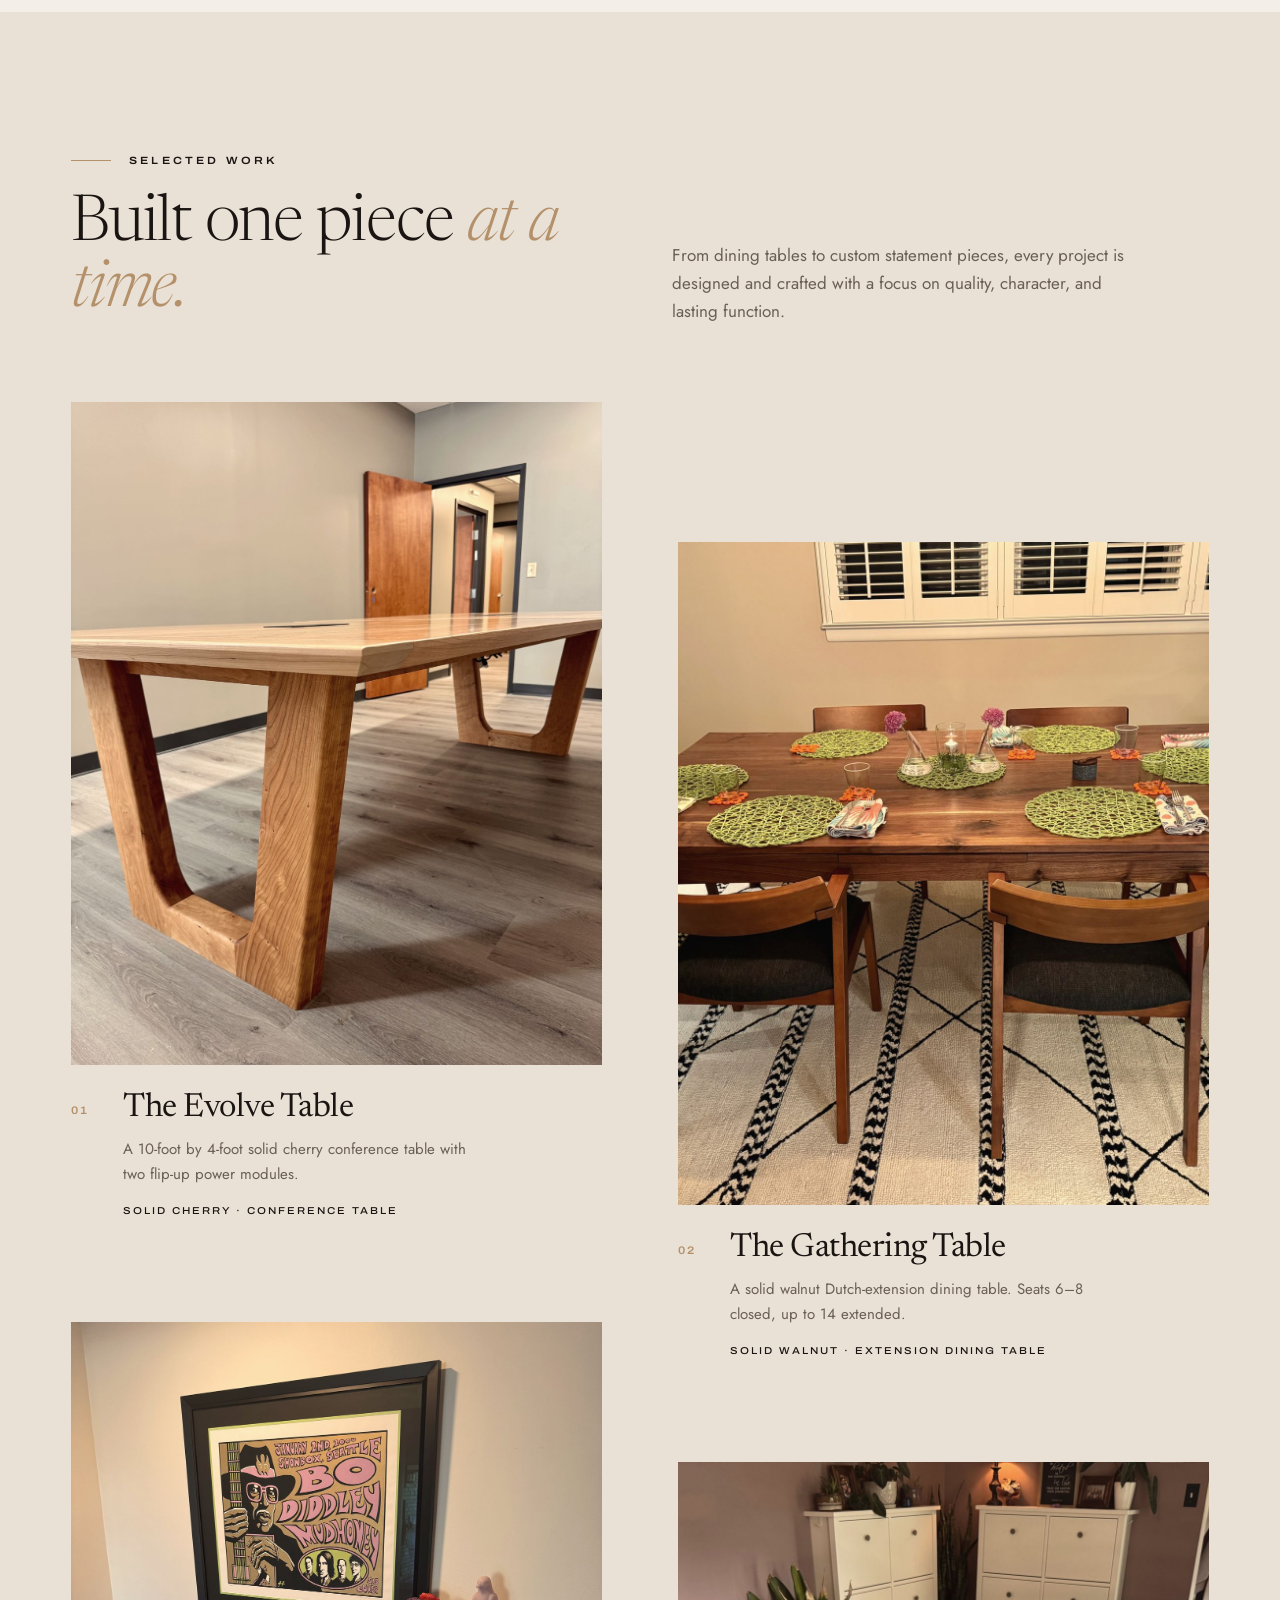
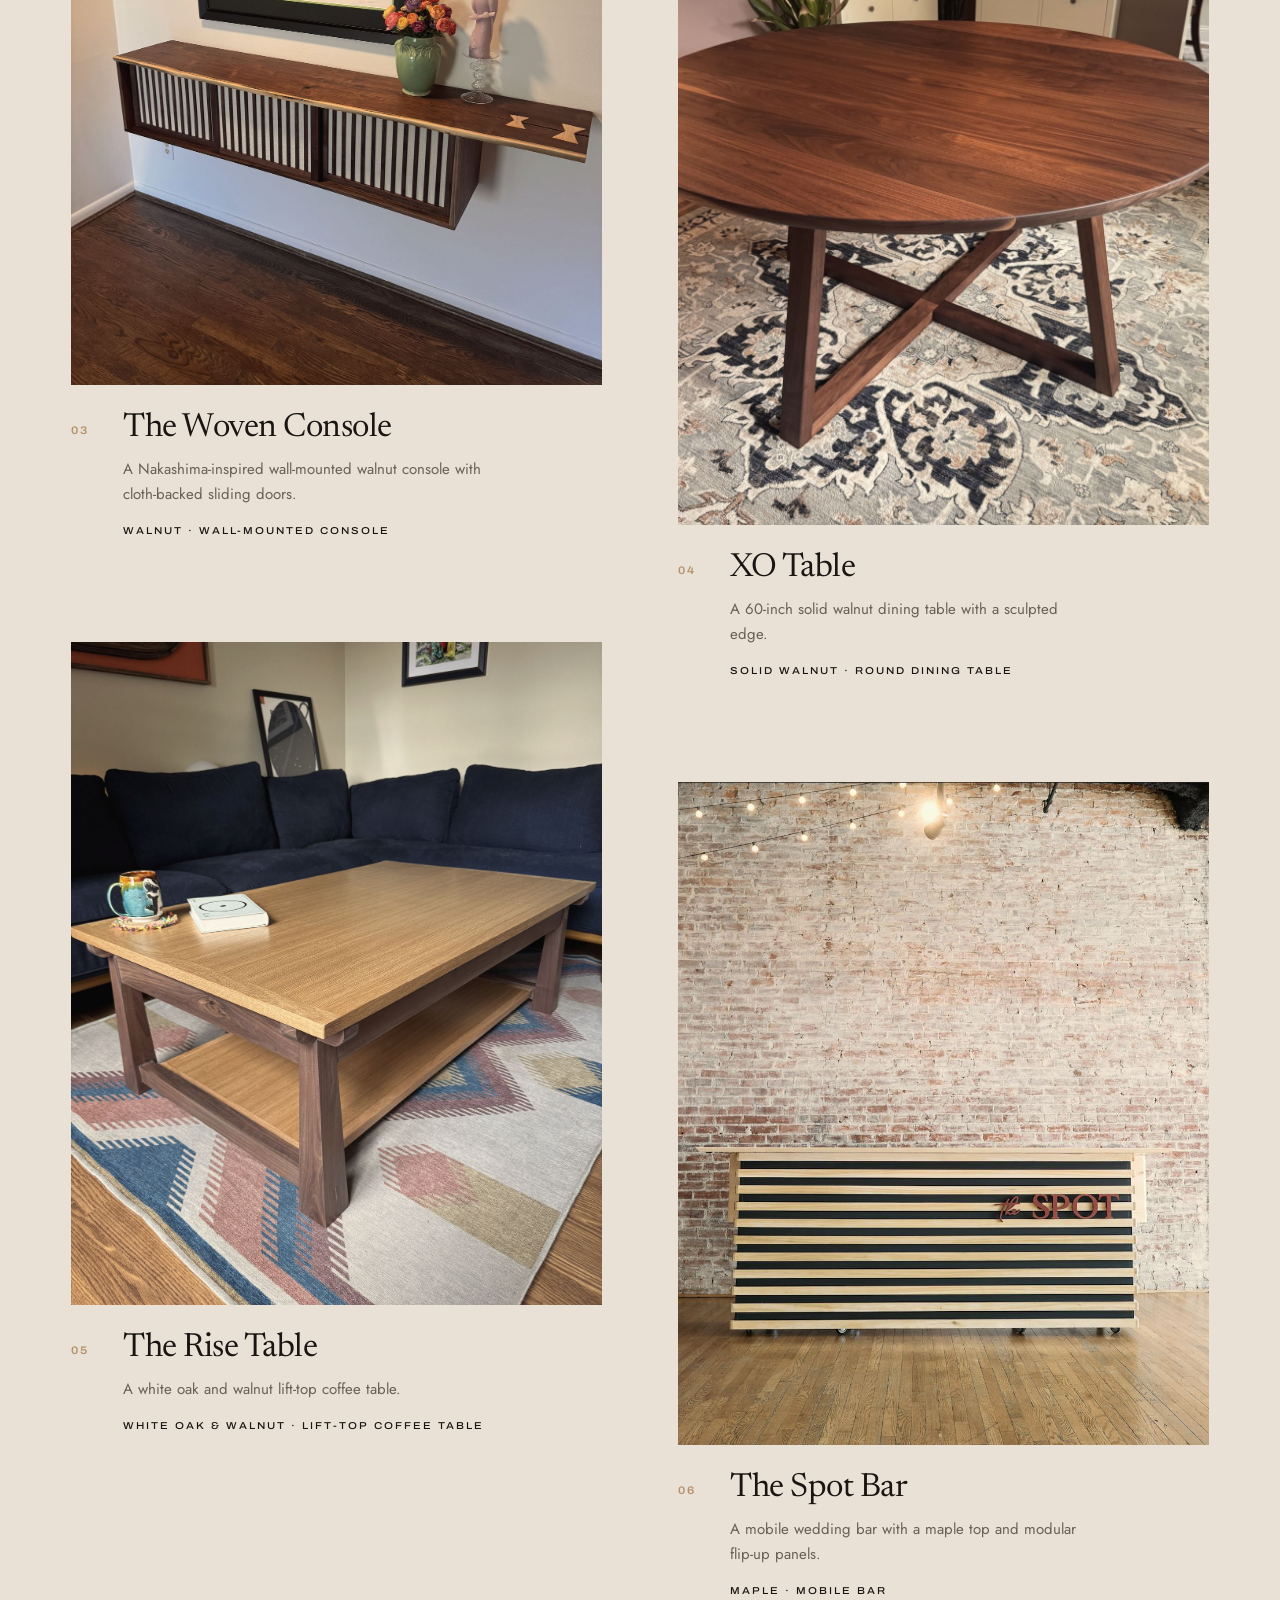
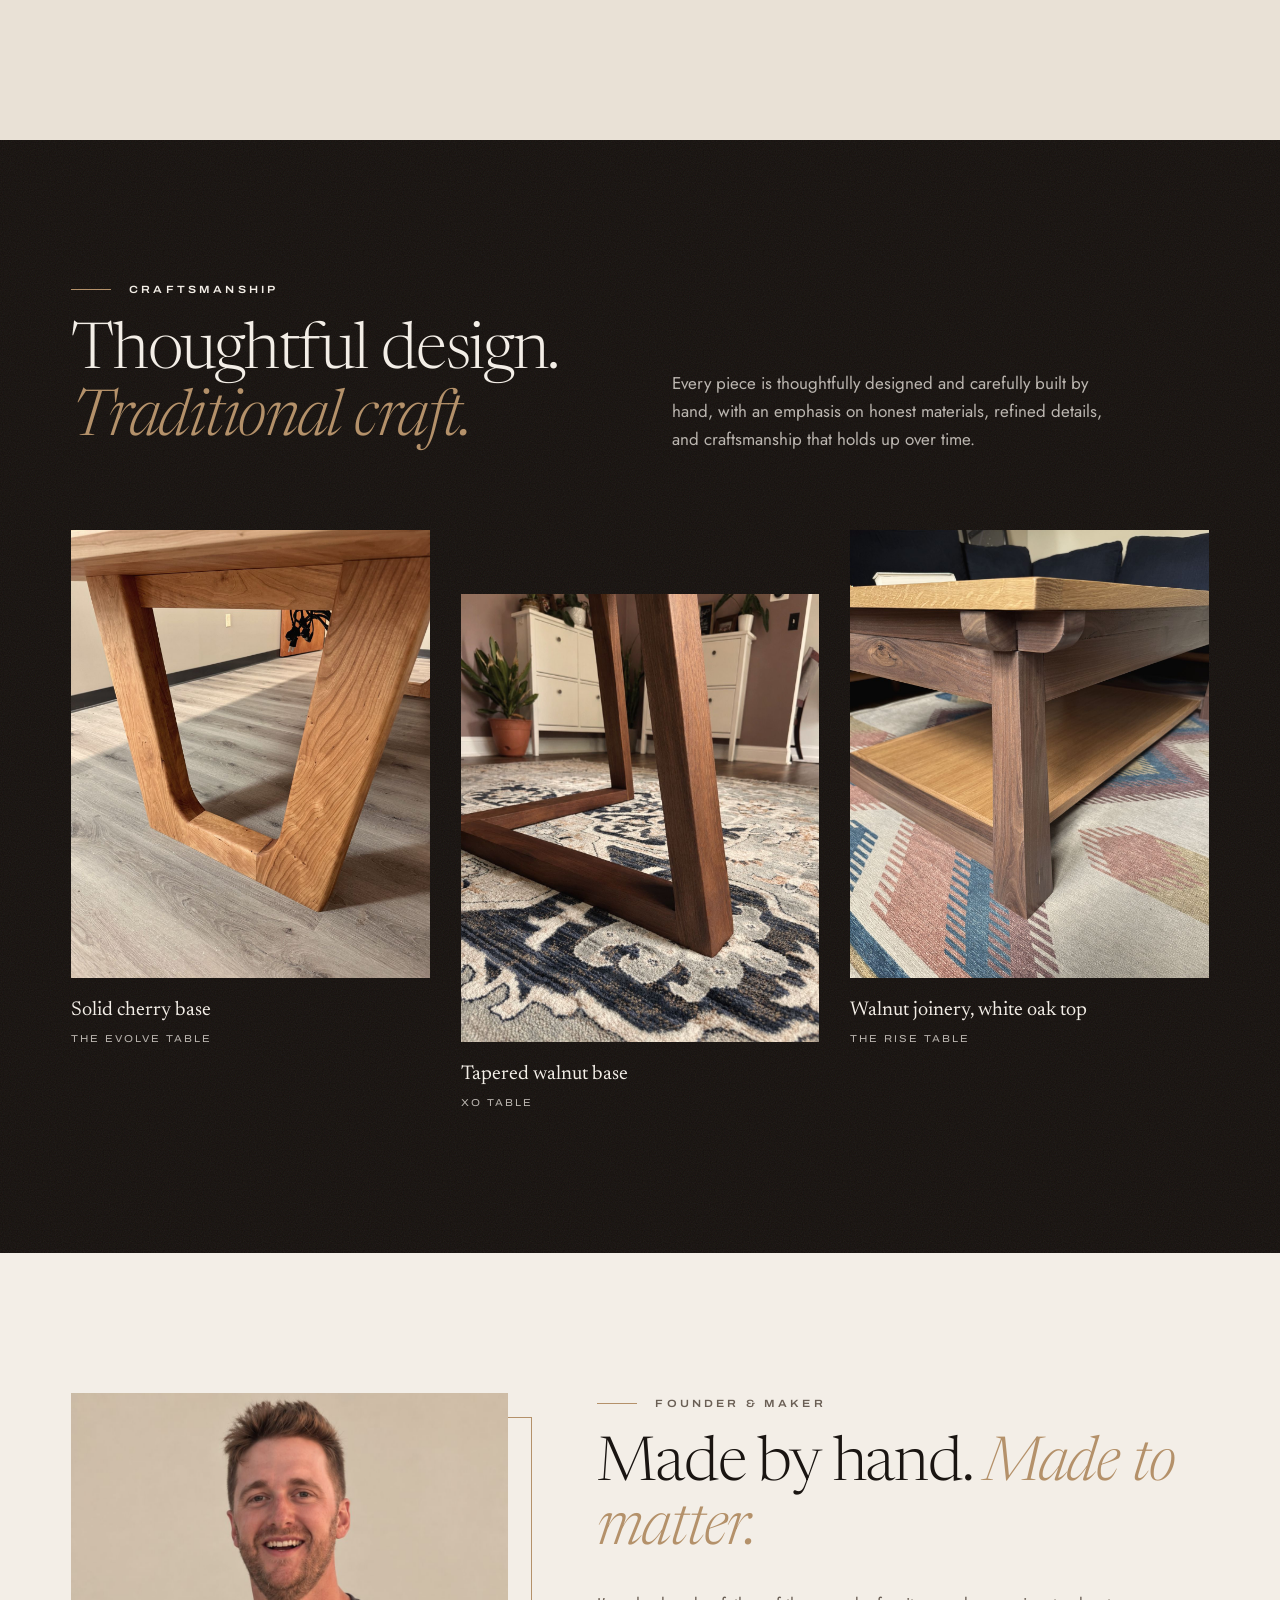
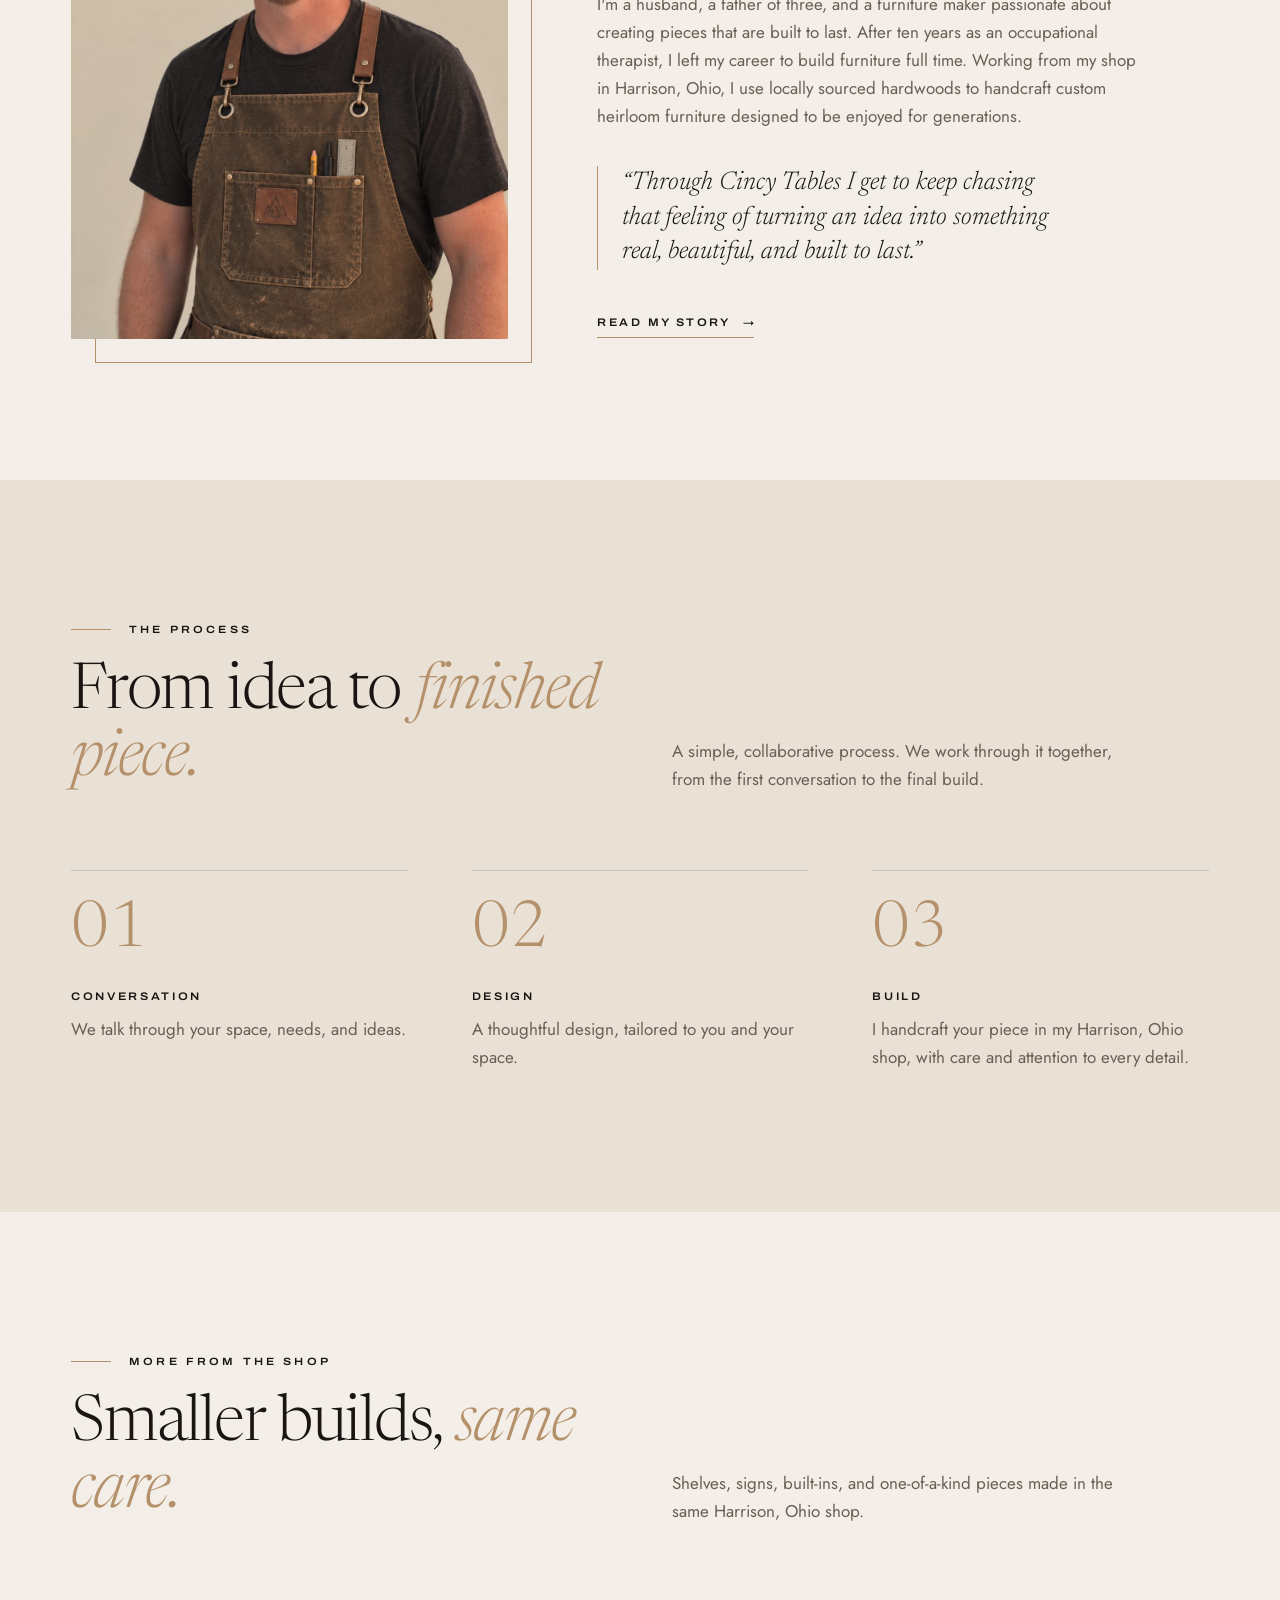
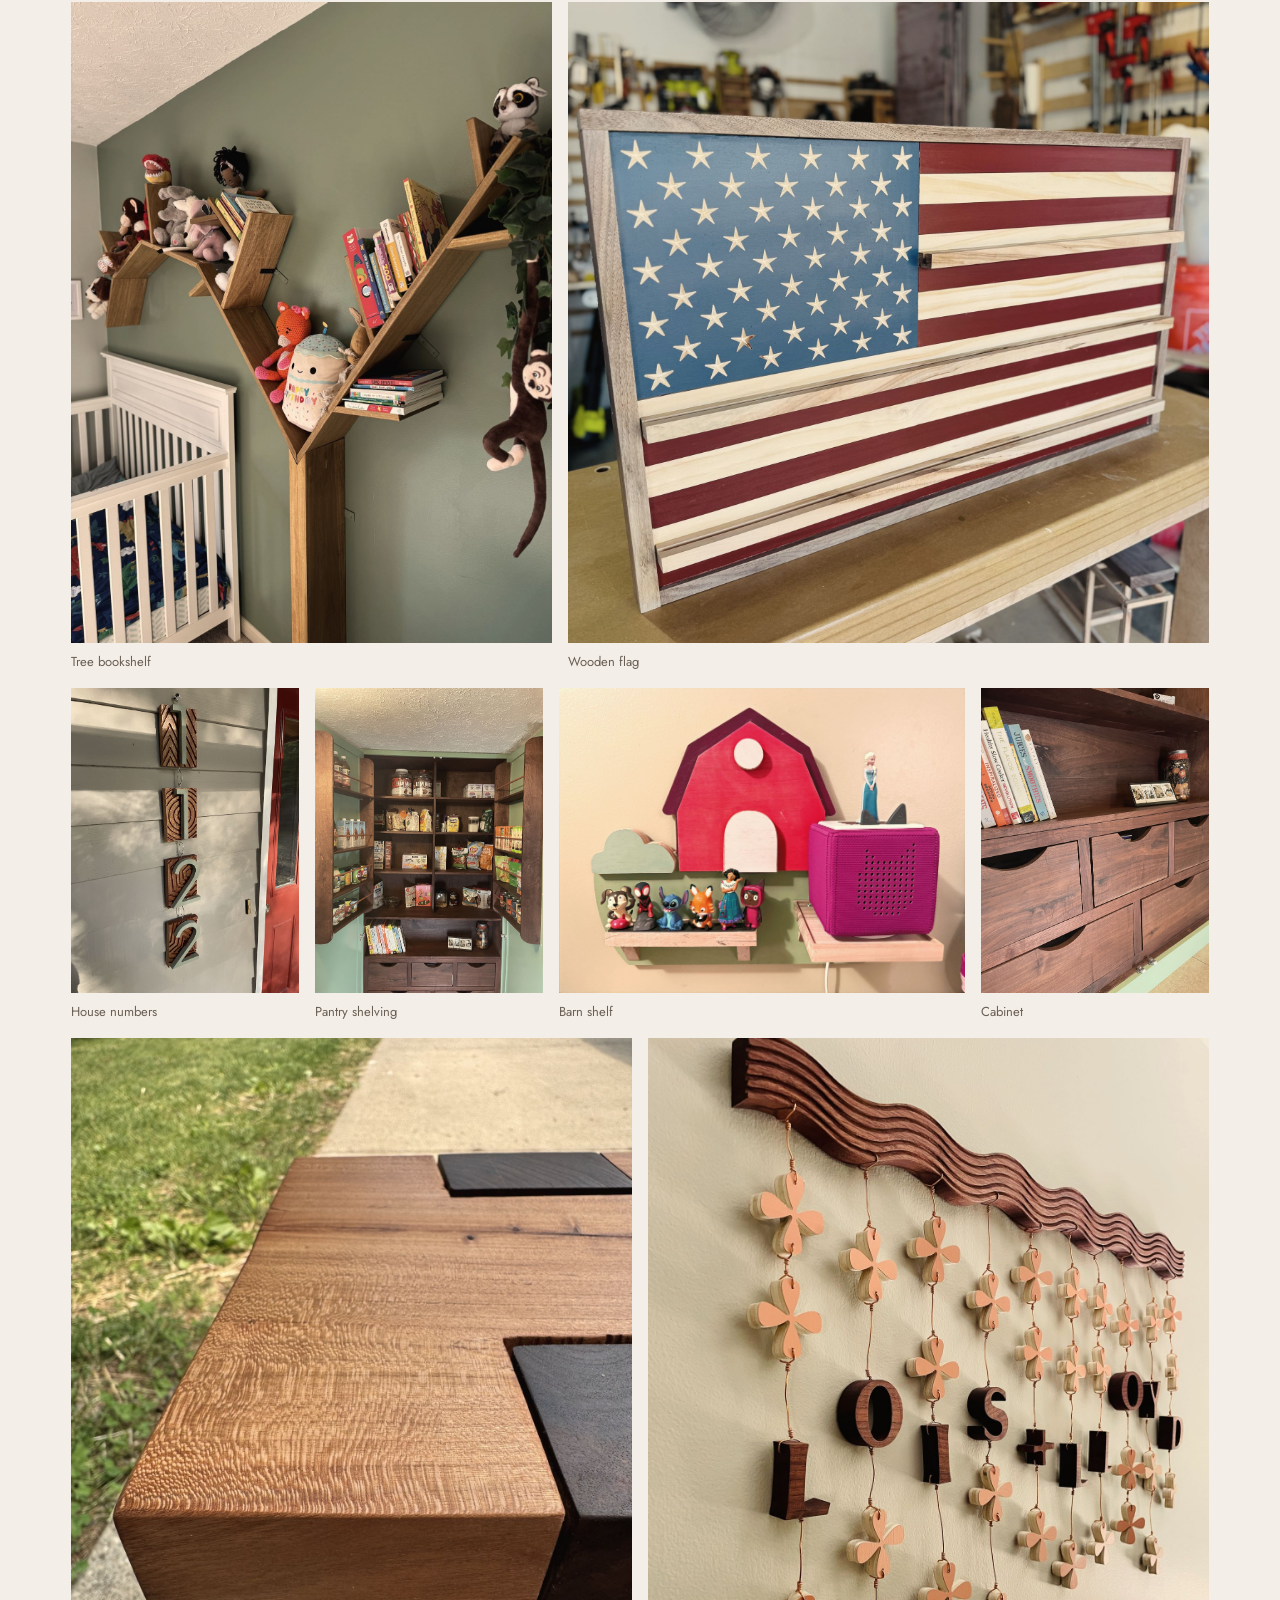
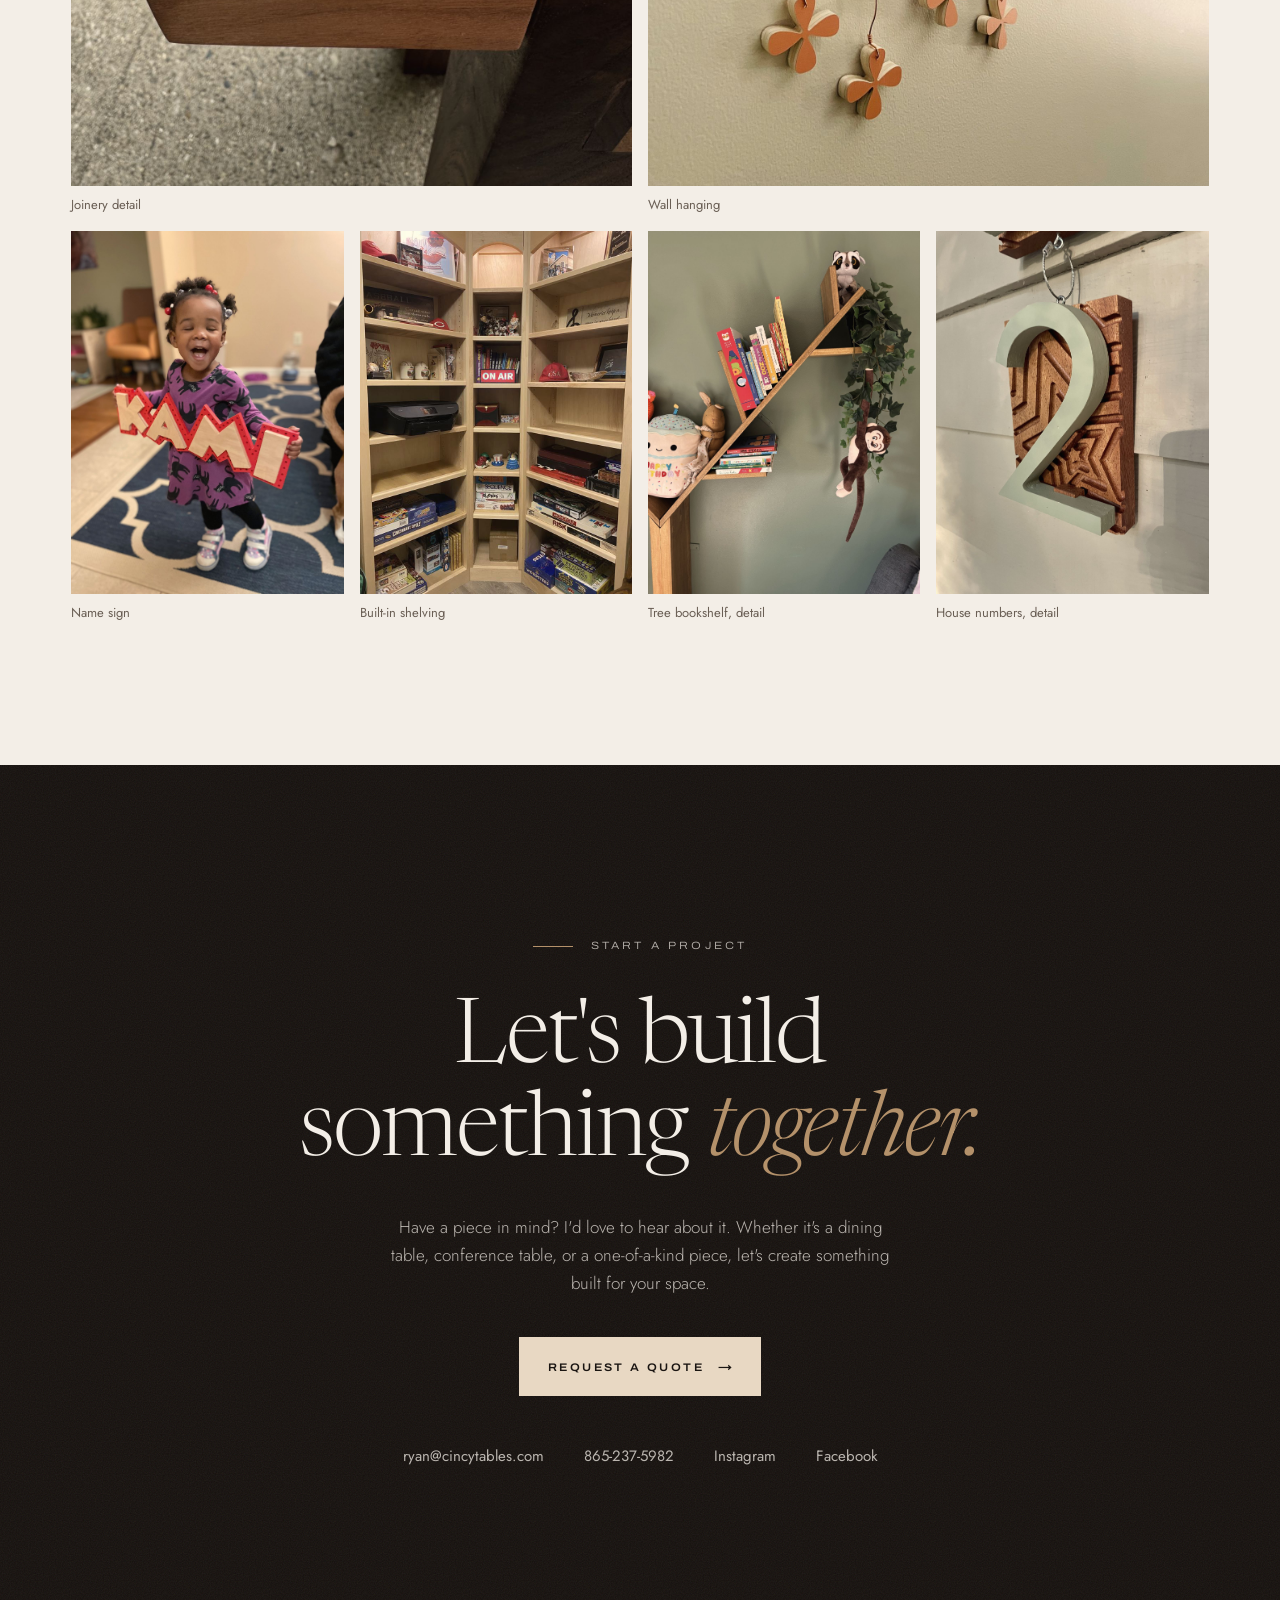
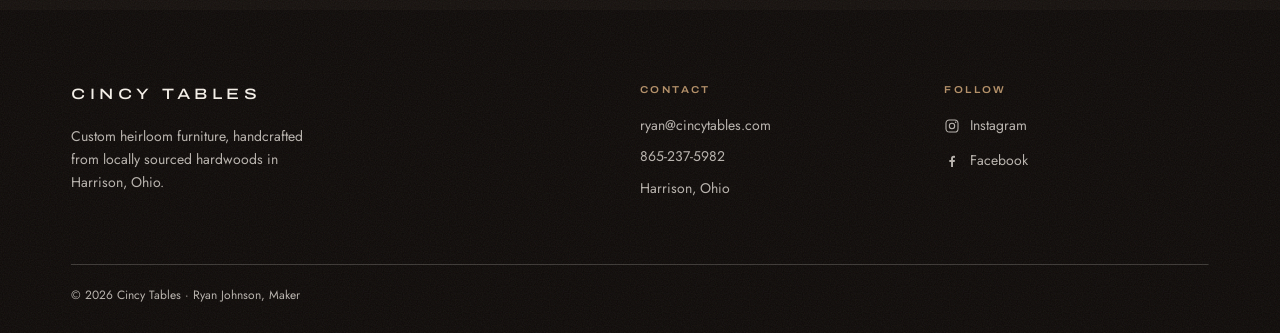
==== commit 80cd354c: "Add Cincy Tables favicon" ====
--- a/index.html
+++ b/index.html
@@ -5,6 +5,7 @@
   <meta name="viewport" content="width=device-width, initial-scale=1">
   <title>Cincy Tables | Handcrafted Furniture in Harrison, Ohio</title>
   <meta name="description" content="Custom heirloom tables, consoles, and one-of-a-kind furniture handcrafted from locally sourced hardwoods by Ryan Johnson in Harrison, Ohio.">
+  <link rel="icon" type="image/svg+xml" href="favicon.svg" sizes="any">
   <link rel="preconnect" href="https://fonts.googleapis.com">
   <link rel="preconnect" href="https://fonts.gstatic.com" crossorigin>
   <link href="https://fonts.googleapis.com/css2?family=Archivo:wdth,wght@100..125,400..700&family=Jost:wght@300;400;500&family=Newsreader:ital,opsz,wght@0,6..72,300..500;1,6..72,300..500&display=swap" rel="stylesheet">
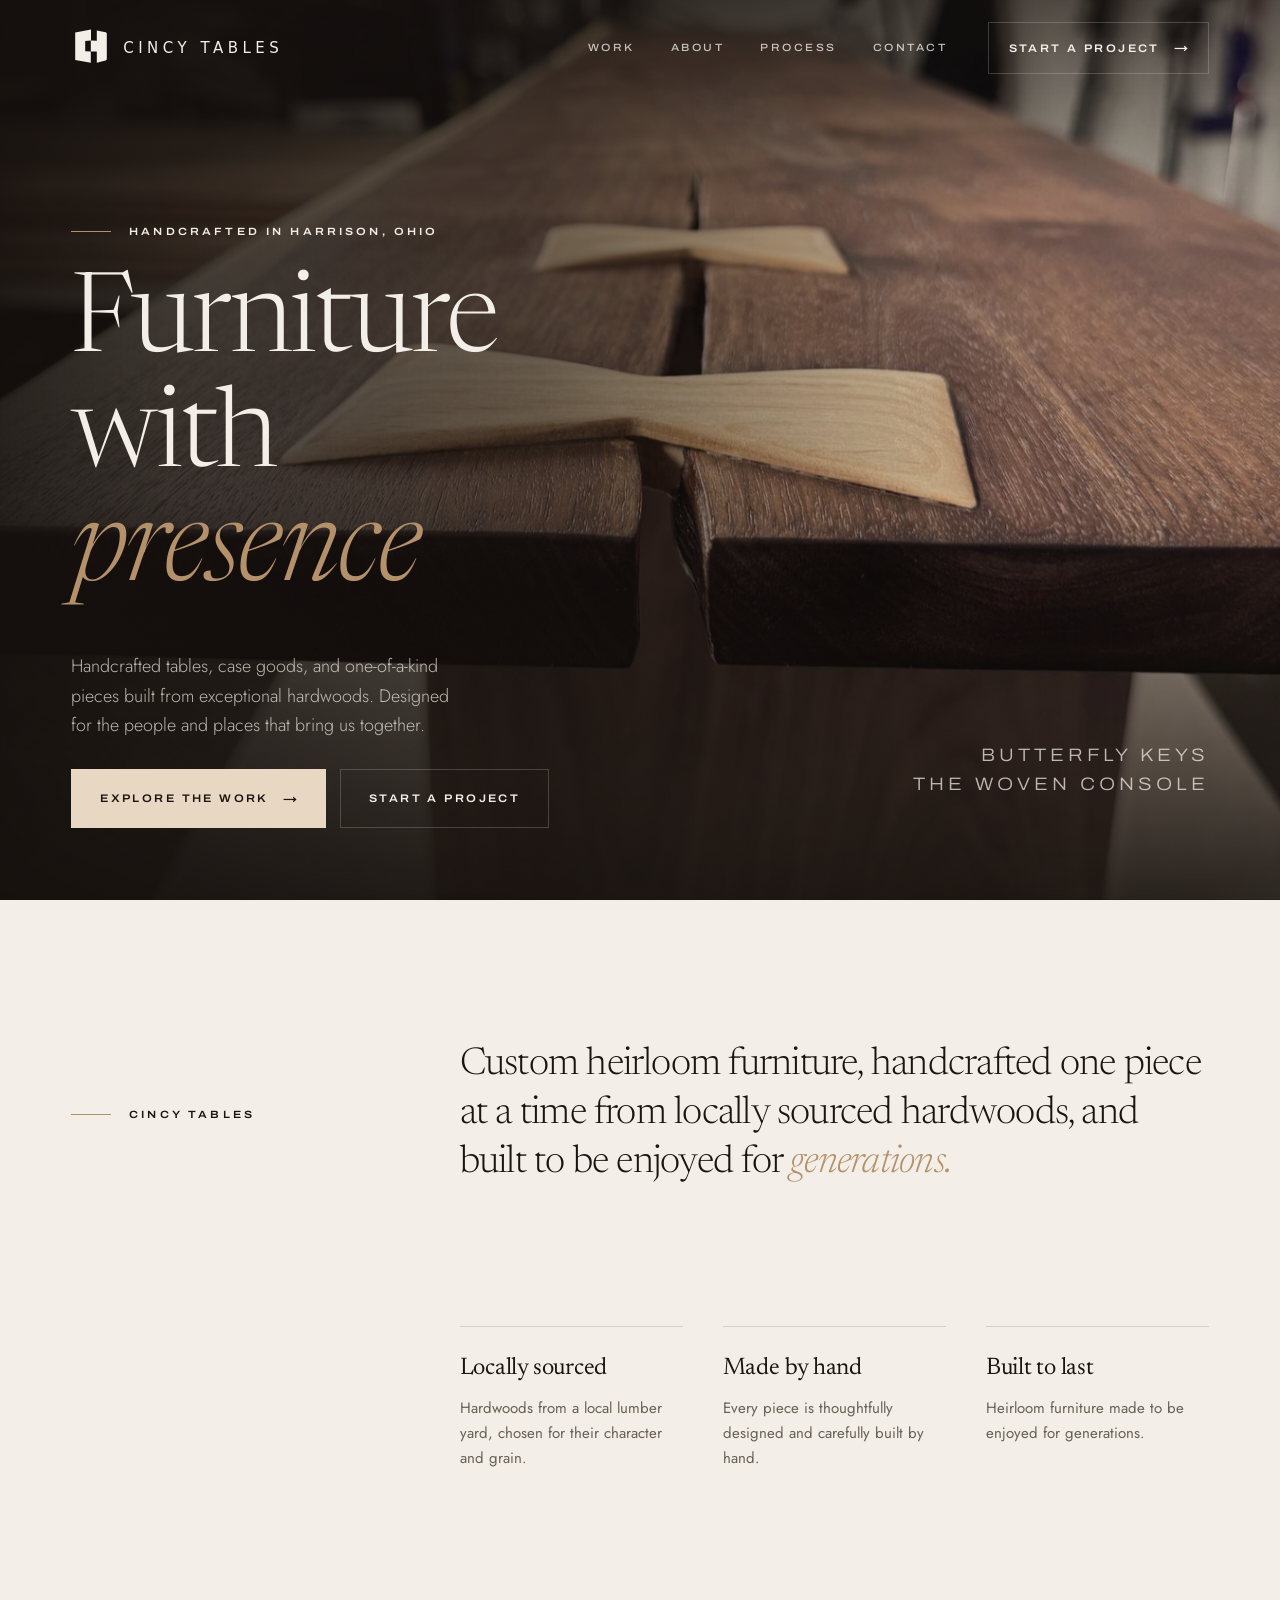
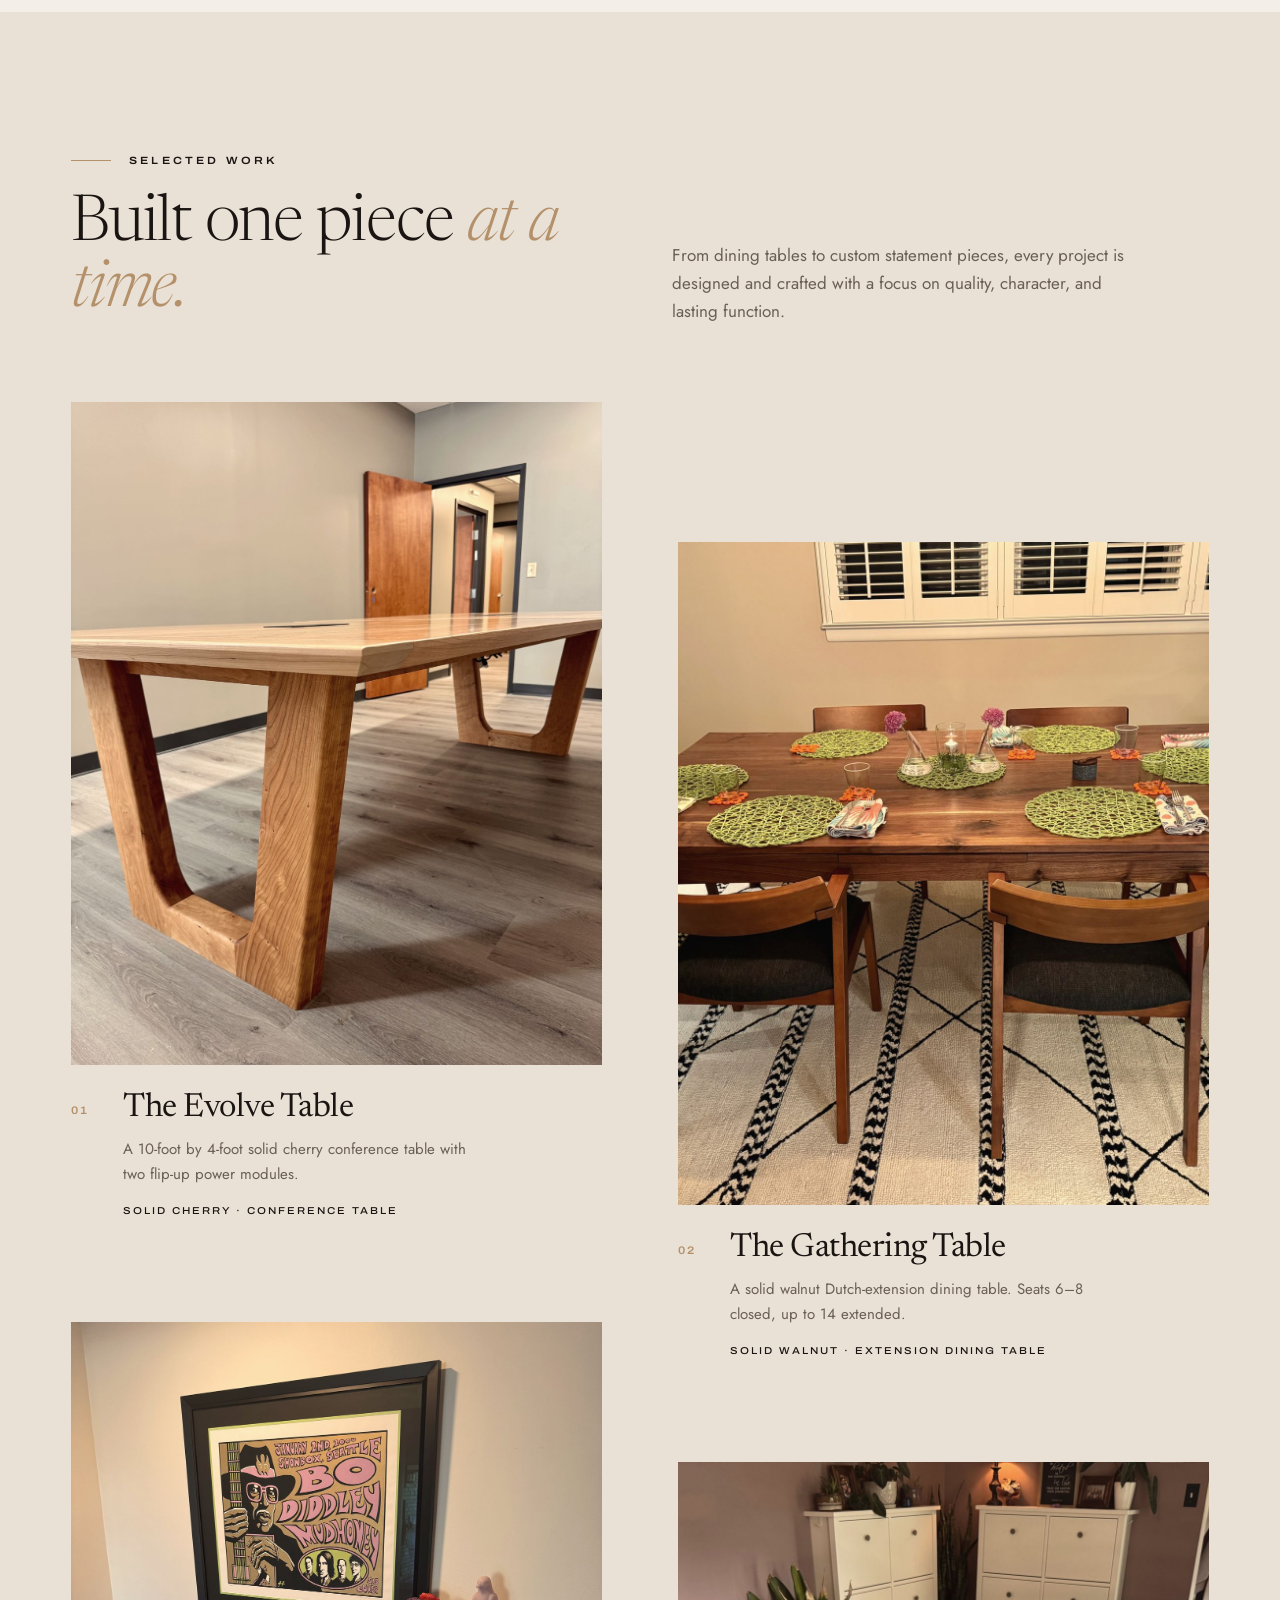
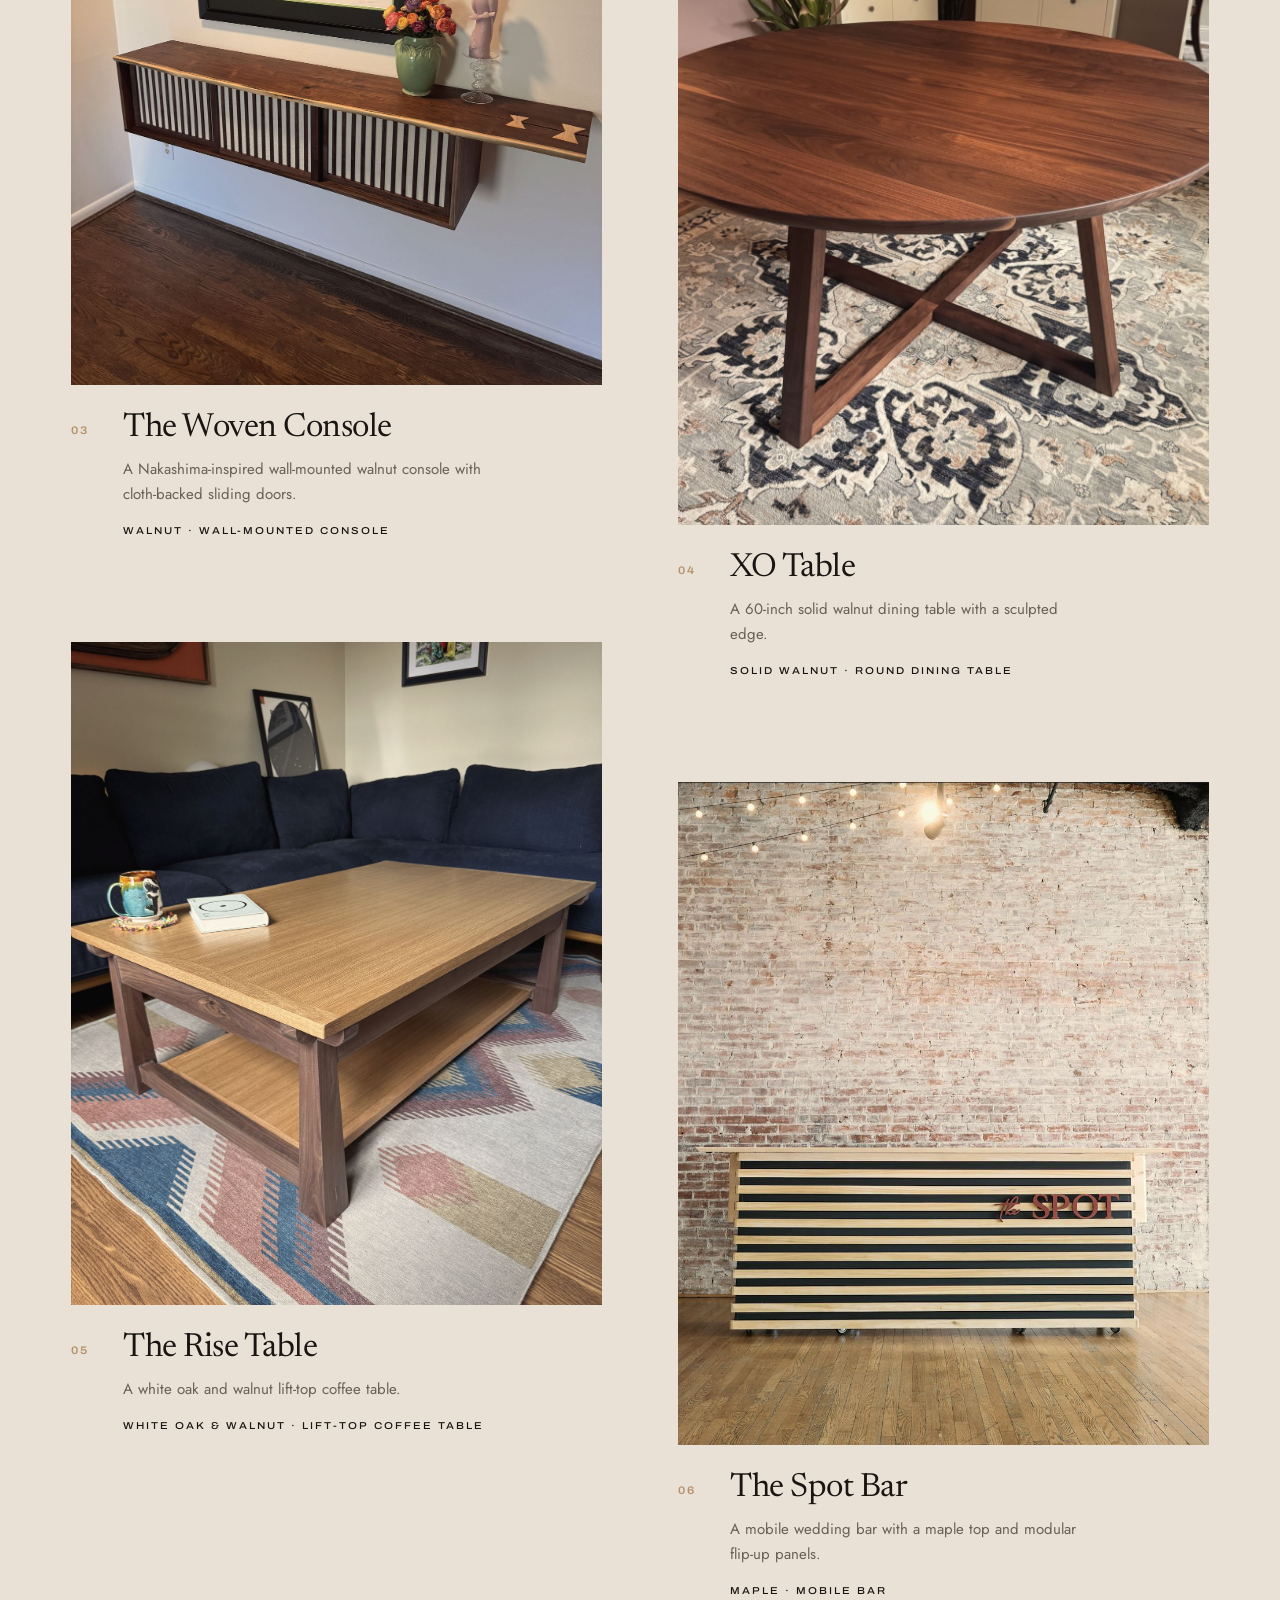
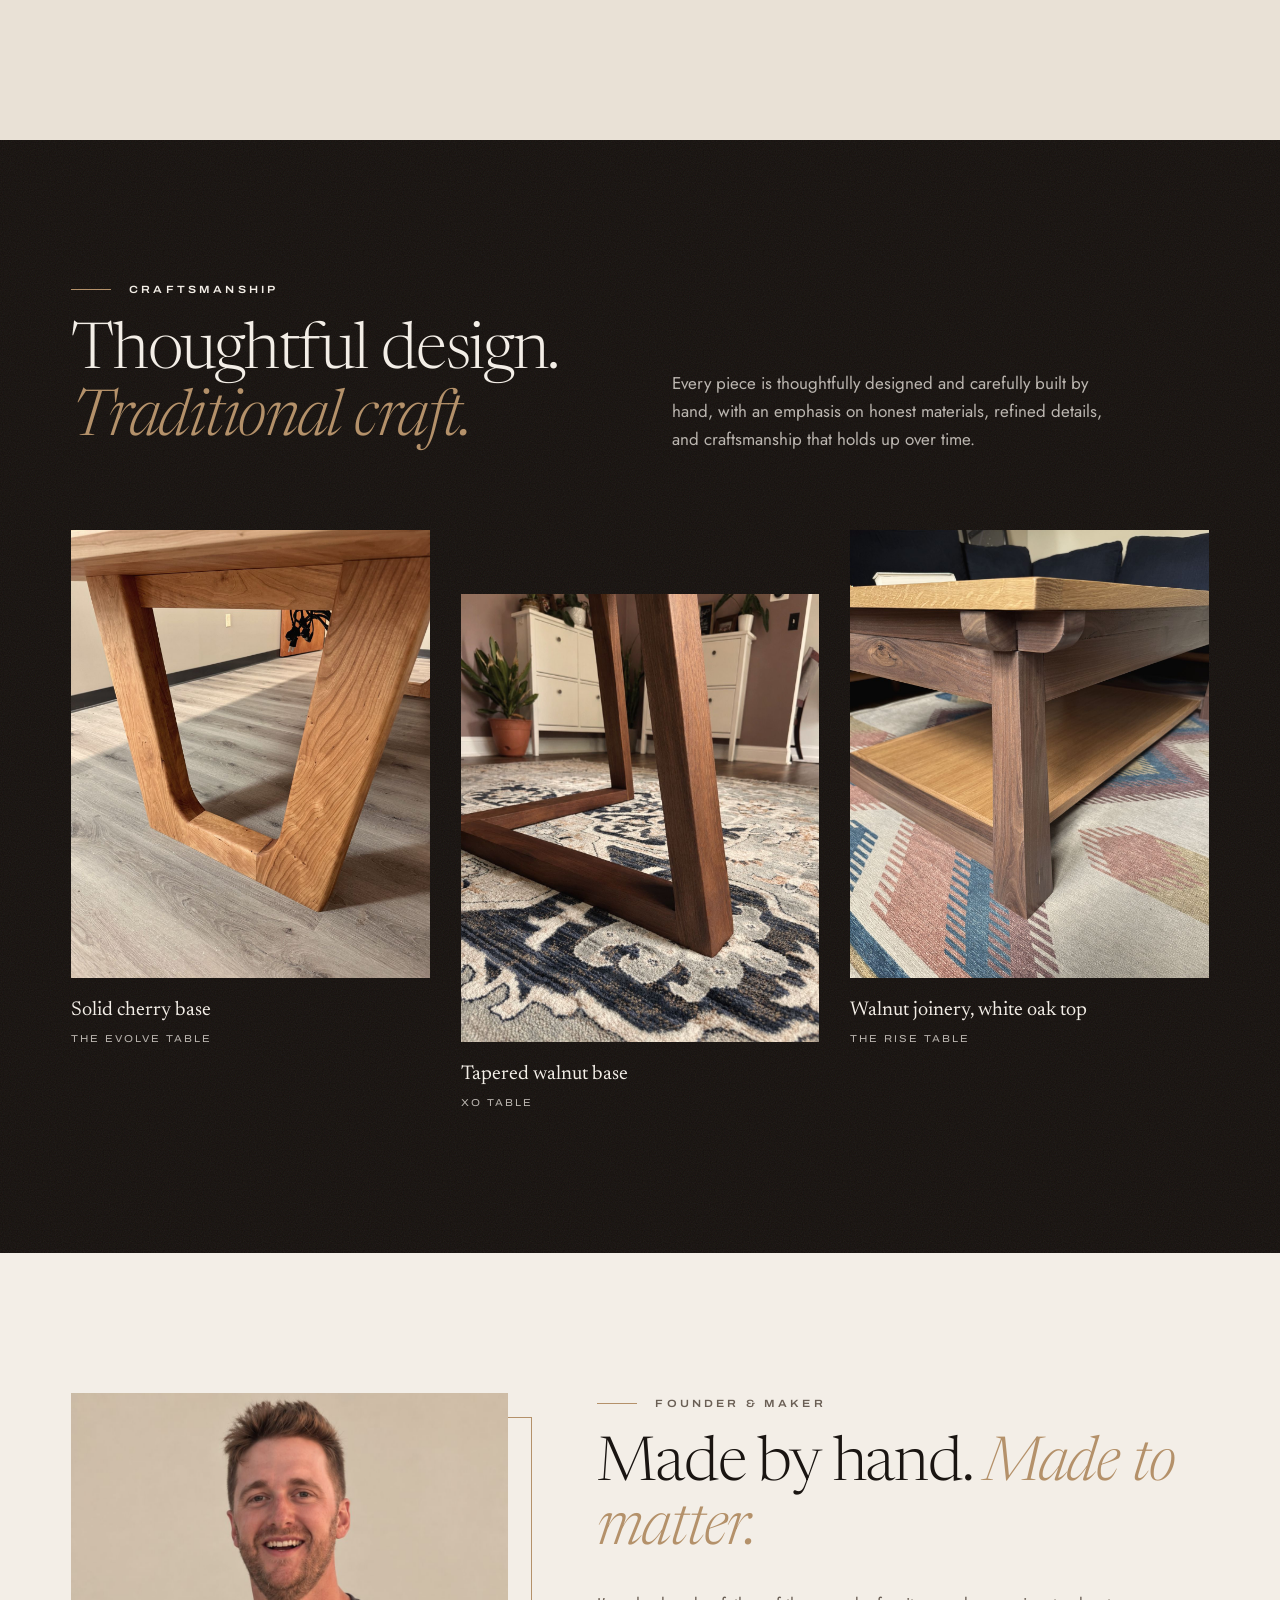
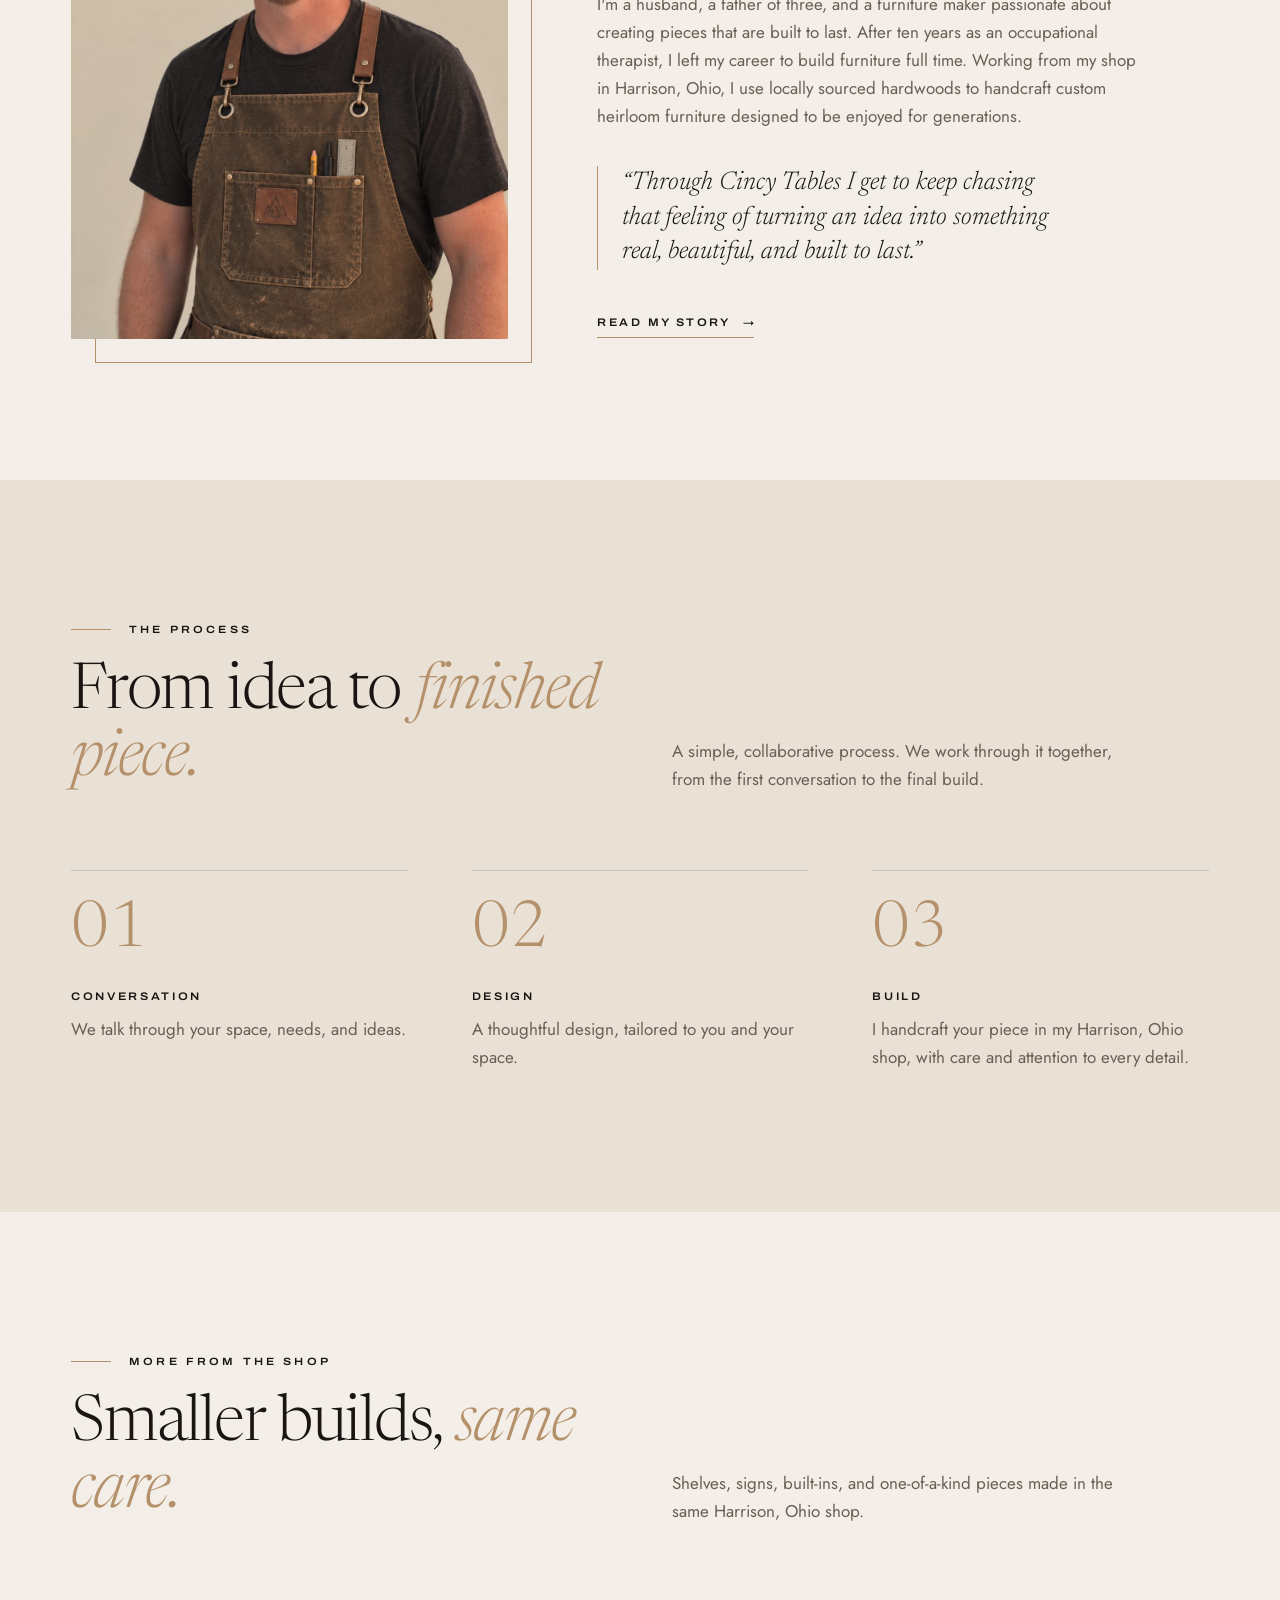
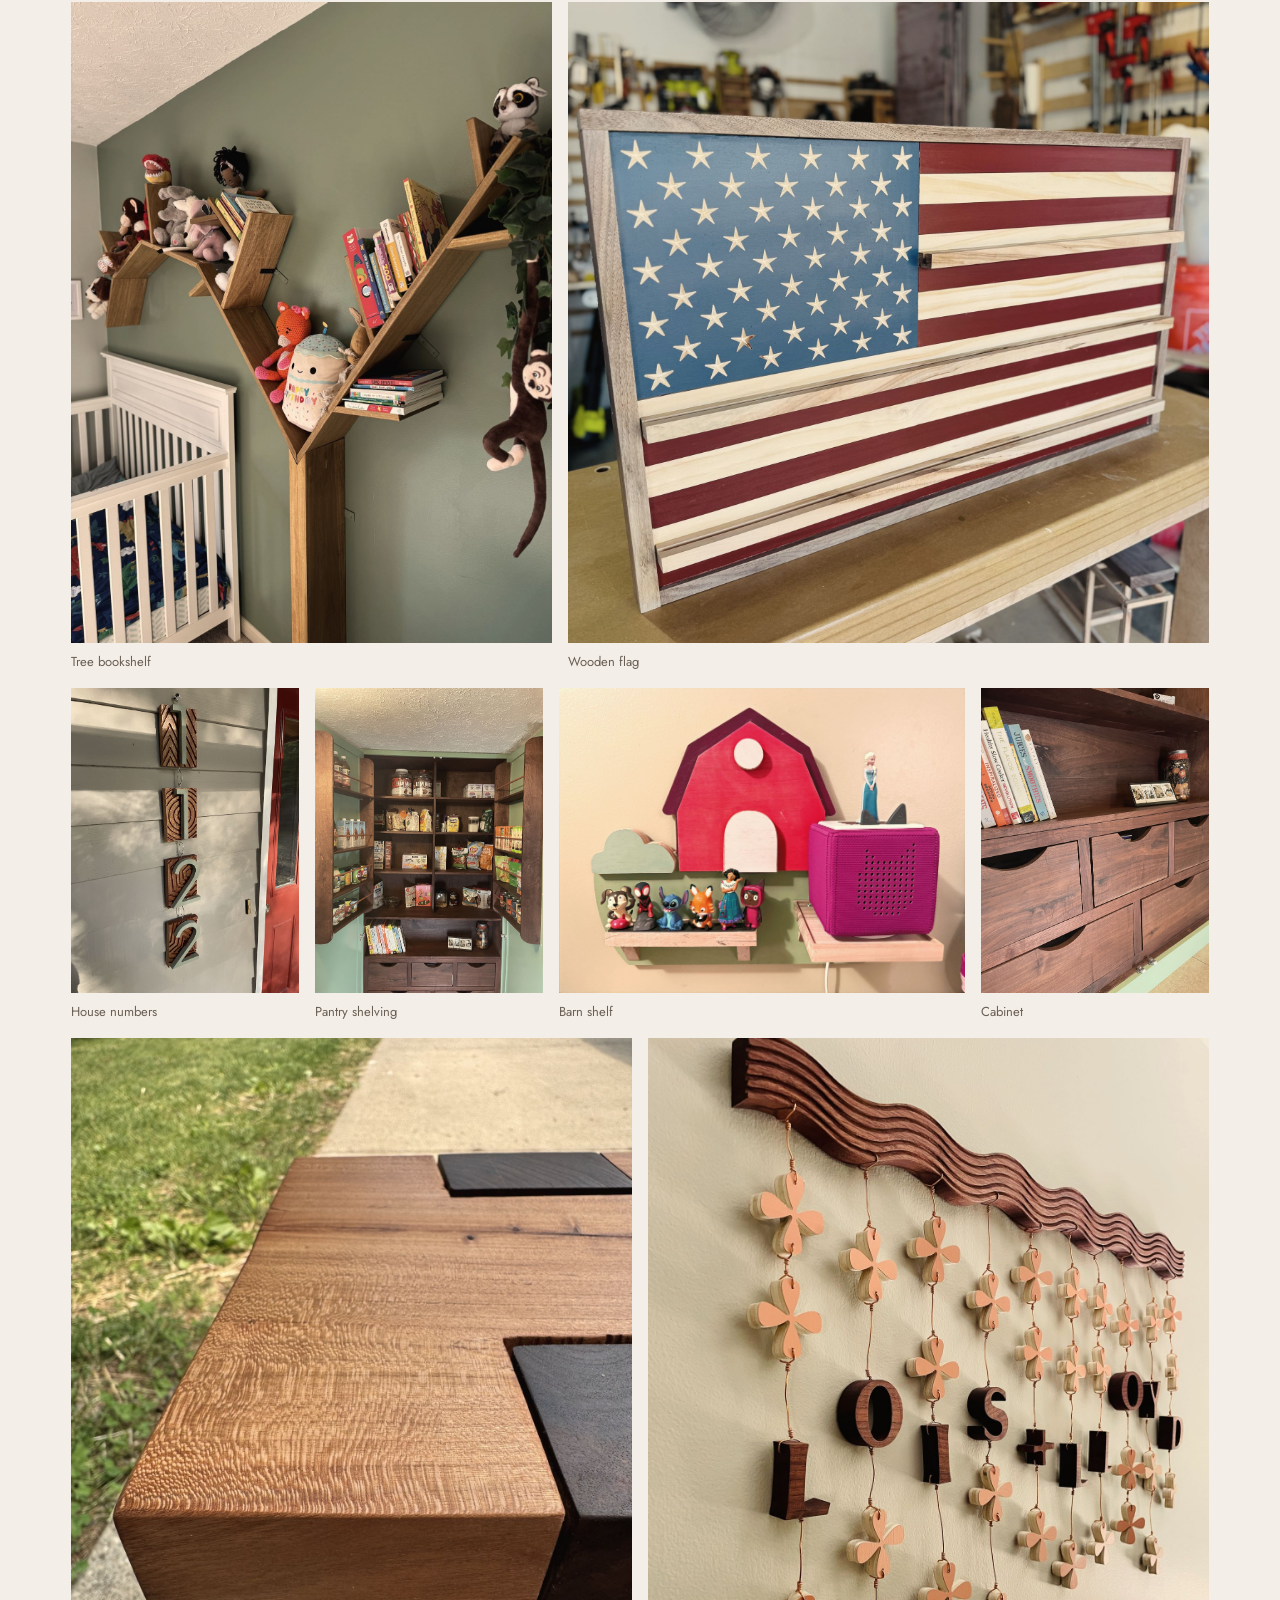
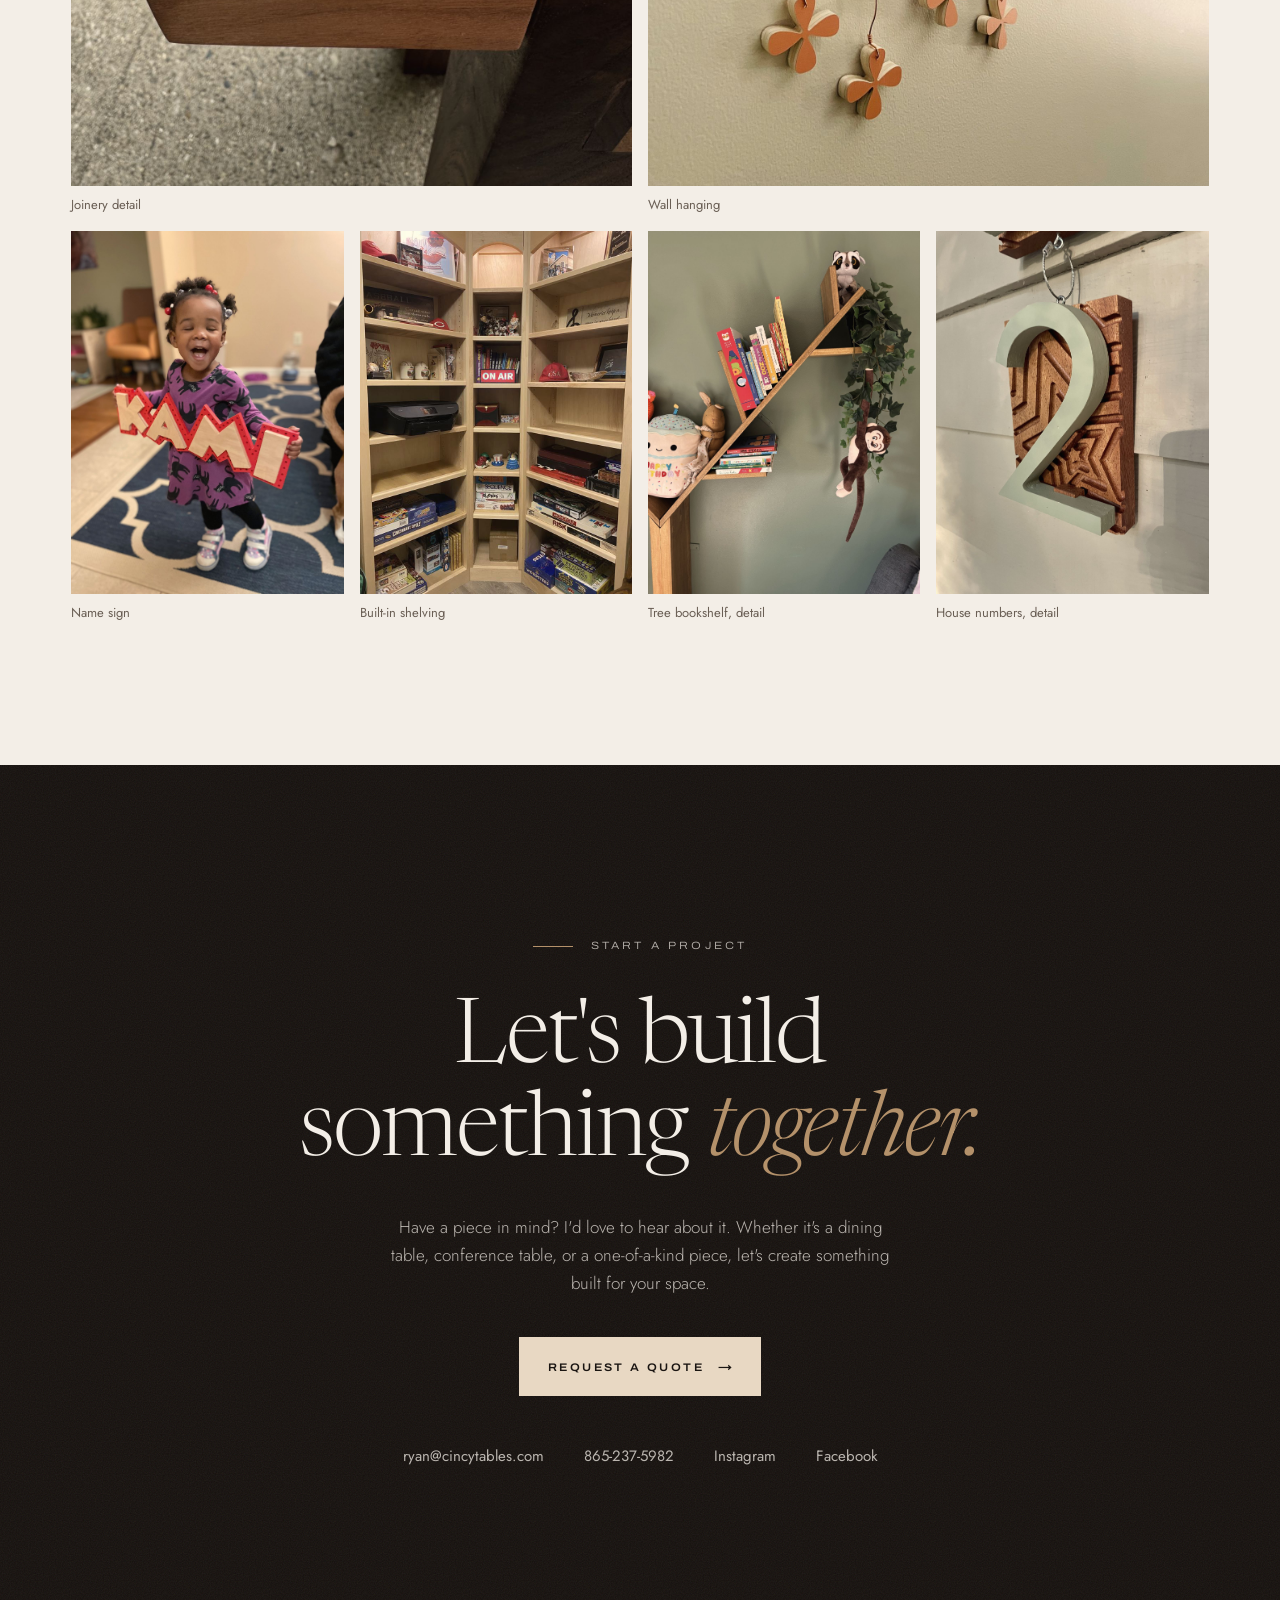
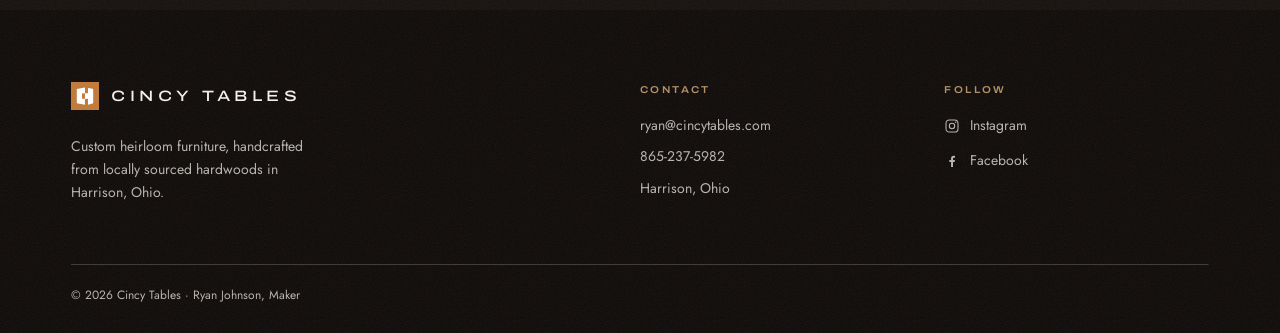
==== commit dfc92c87: "Refine Cincy Tables header branding" ====
--- a/index.html
+++ b/index.html
@@ -15,7 +15,7 @@
 
   <header class="site-header">
     <div class="wrap">
-      <a class="brand" href="index.html">Cincy Tables</a>
+      <a class="brand" href="index.html"><svg class="brand-mark" xmlns="http://www.w3.org/2000/svg" viewBox="45 45 180 200" aria-hidden="true"><path fill="currentColor" d="M56 67 135 52v56l-29 2v51l28 1v57l-78-14z"/><path fill="currentColor" d="m164 57 44 9q6 2 6 8v126q0 6-6 8l-44 11v-57l-30 1v-55l30 1z"/></svg><span>Cincy Tables</span></a>
       <button class="nav-toggle" aria-expanded="false" aria-controls="nav">Menu</button>
       <nav class="nav" id="nav">
         <a href="#work">Work</a>
@@ -295,7 +295,7 @@
   <footer class="site-footer grain">
     <div class="wrap footer-top">
       <div>
-        <a class="brand" href="index.html">Cincy Tables</a>
+        <a class="brand" href="index.html"><img src="favicon.svg" alt=""><span>Cincy Tables</span></a>
         <p>Custom heirloom furniture, handcrafted from locally sourced hardwoods in Harrison, Ohio.</p>
       </div>
       <div>
--- a/style.css
+++ b/style.css
@@ -141,6 +141,9 @@
   height: 96px;
 }
 .brand {
+  display: inline-flex;
+  align-items: center;
+  gap: 12px;
   font-family: var(--label);
   font-stretch: 125%;
   font-size: 15px;
@@ -150,6 +153,9 @@
   text-decoration: none;
   white-space: nowrap;
 }
+.brand img { width: 28px; height: 28px; flex: 0 0 auto; }
+.site-header .brand-mark { width: 40px; height: 40px; flex: 0 0 auto; }
+.site-header .brand { font-family: "Avenir Next", Avenir, system-ui, sans-serif; }
 .nav { display: flex; gap: 36px; margin-left: auto; }
 .nav a, .nav-toggle {
   font-family: var(--label);
@@ -605,7 +611,9 @@
 
 @media (max-width: 900px) {
   .site-header .btn { display: none; }
-  .site-header .wrap { height: 80px; }
+  .site-header .wrap { height: 80px; gap: 20px; }
+  .site-header .brand { gap: 8px; font-size: 14px; letter-spacing: 0.22em; }
+  .site-header .brand-mark { width: 34px; height: 34px; }
   .nav-toggle { display: inline-flex; }
   .nav {
     display: none;
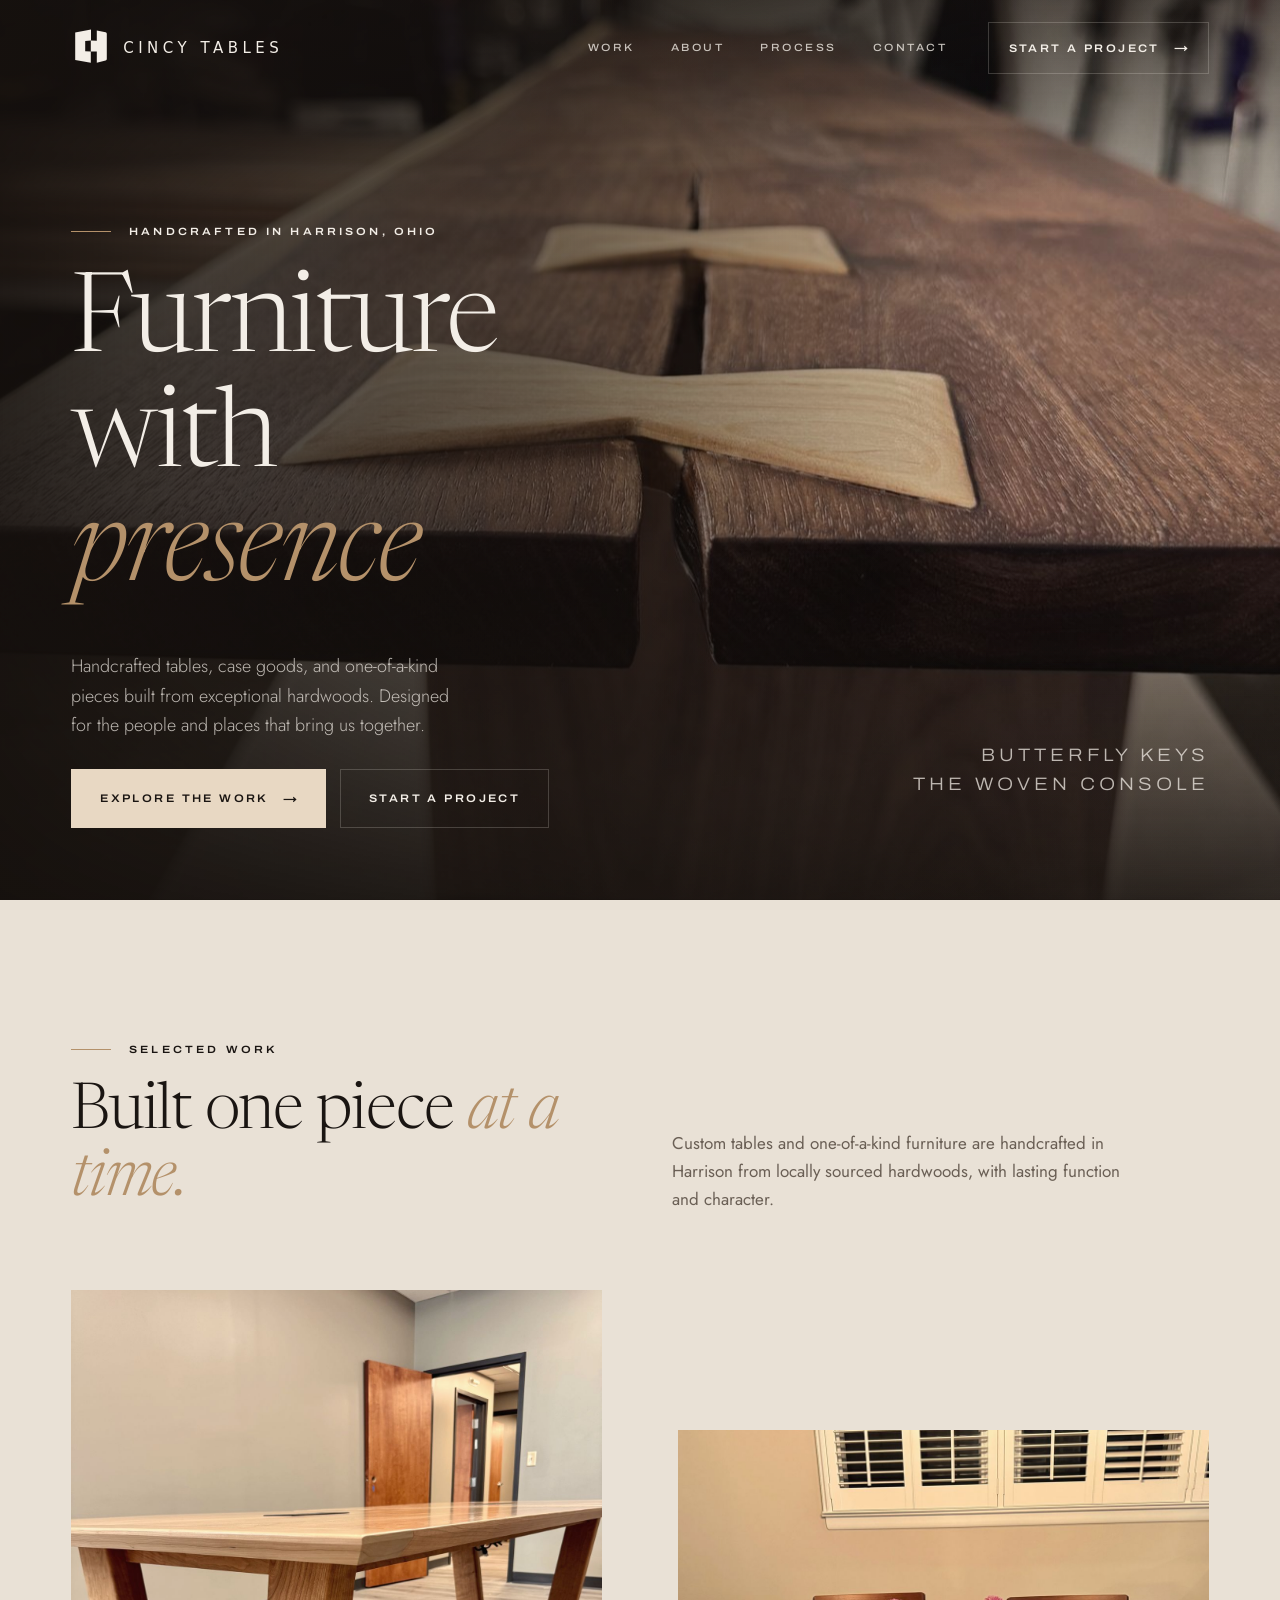
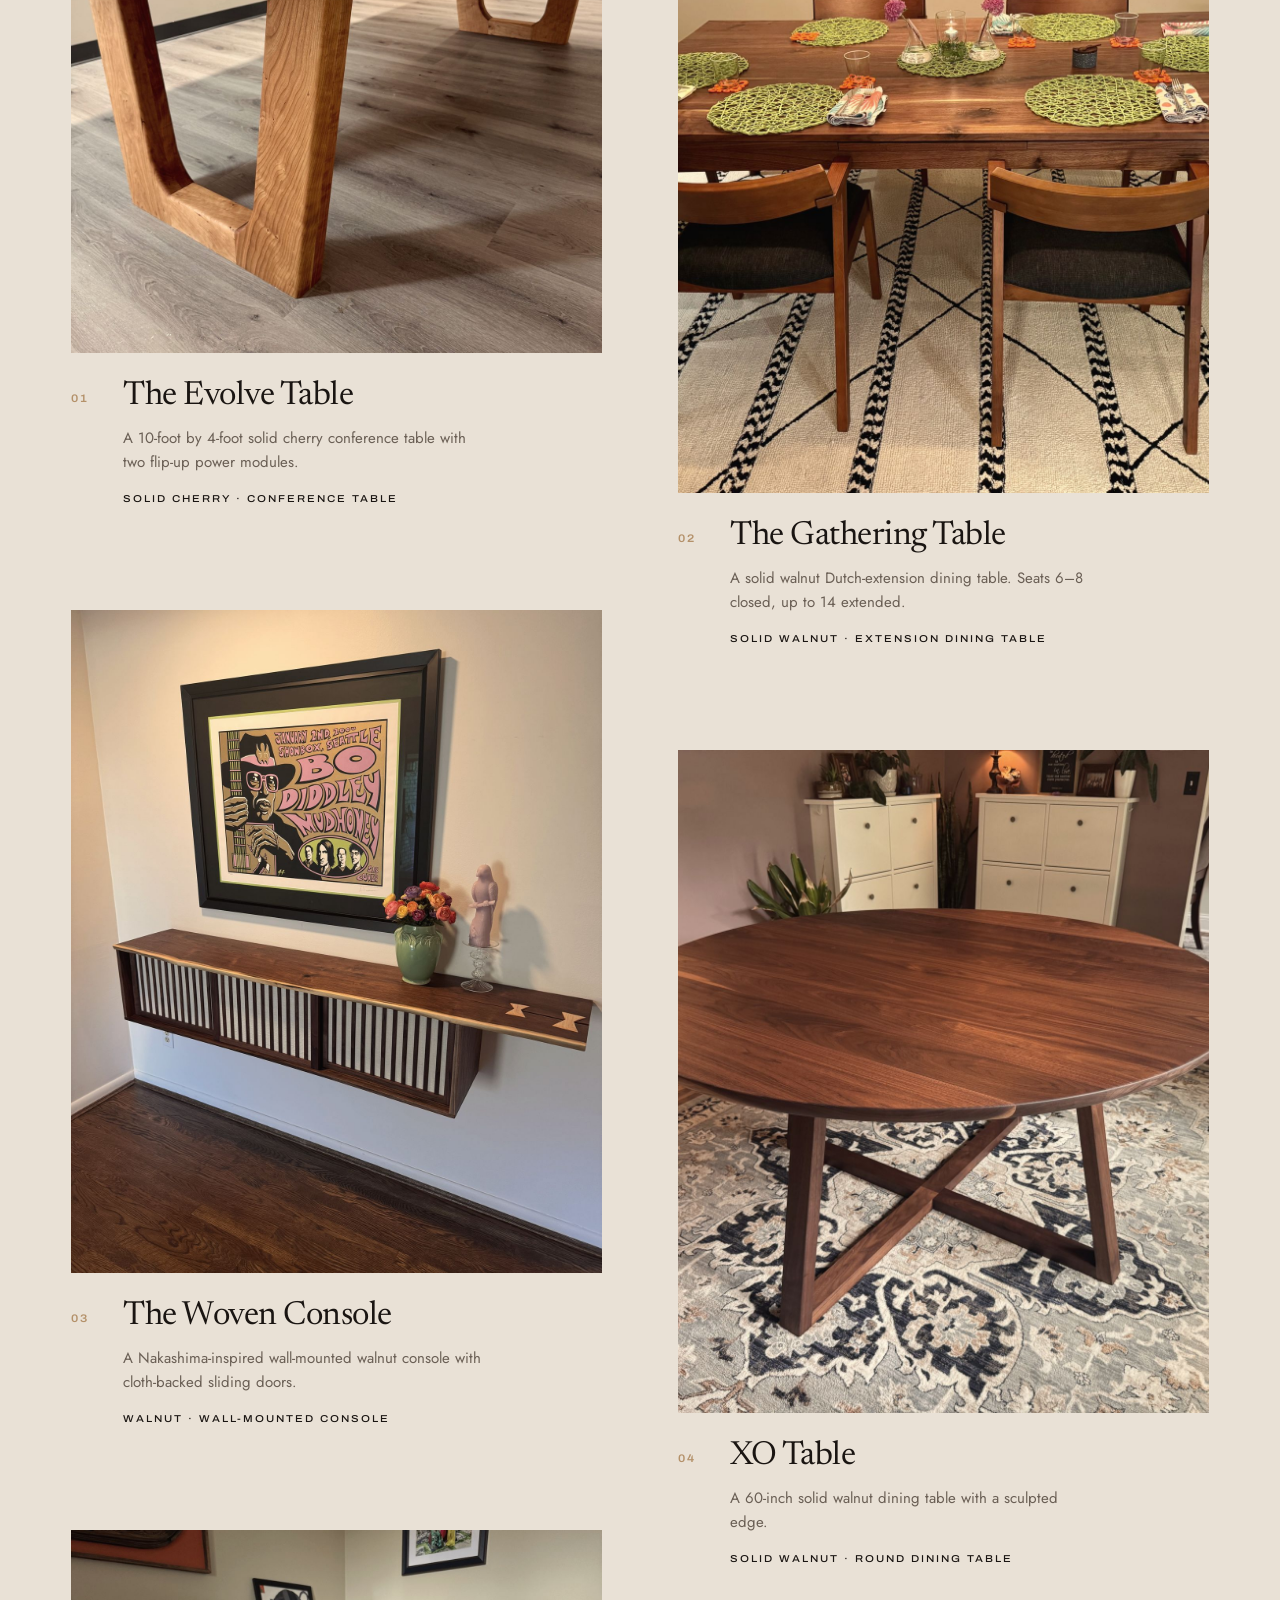
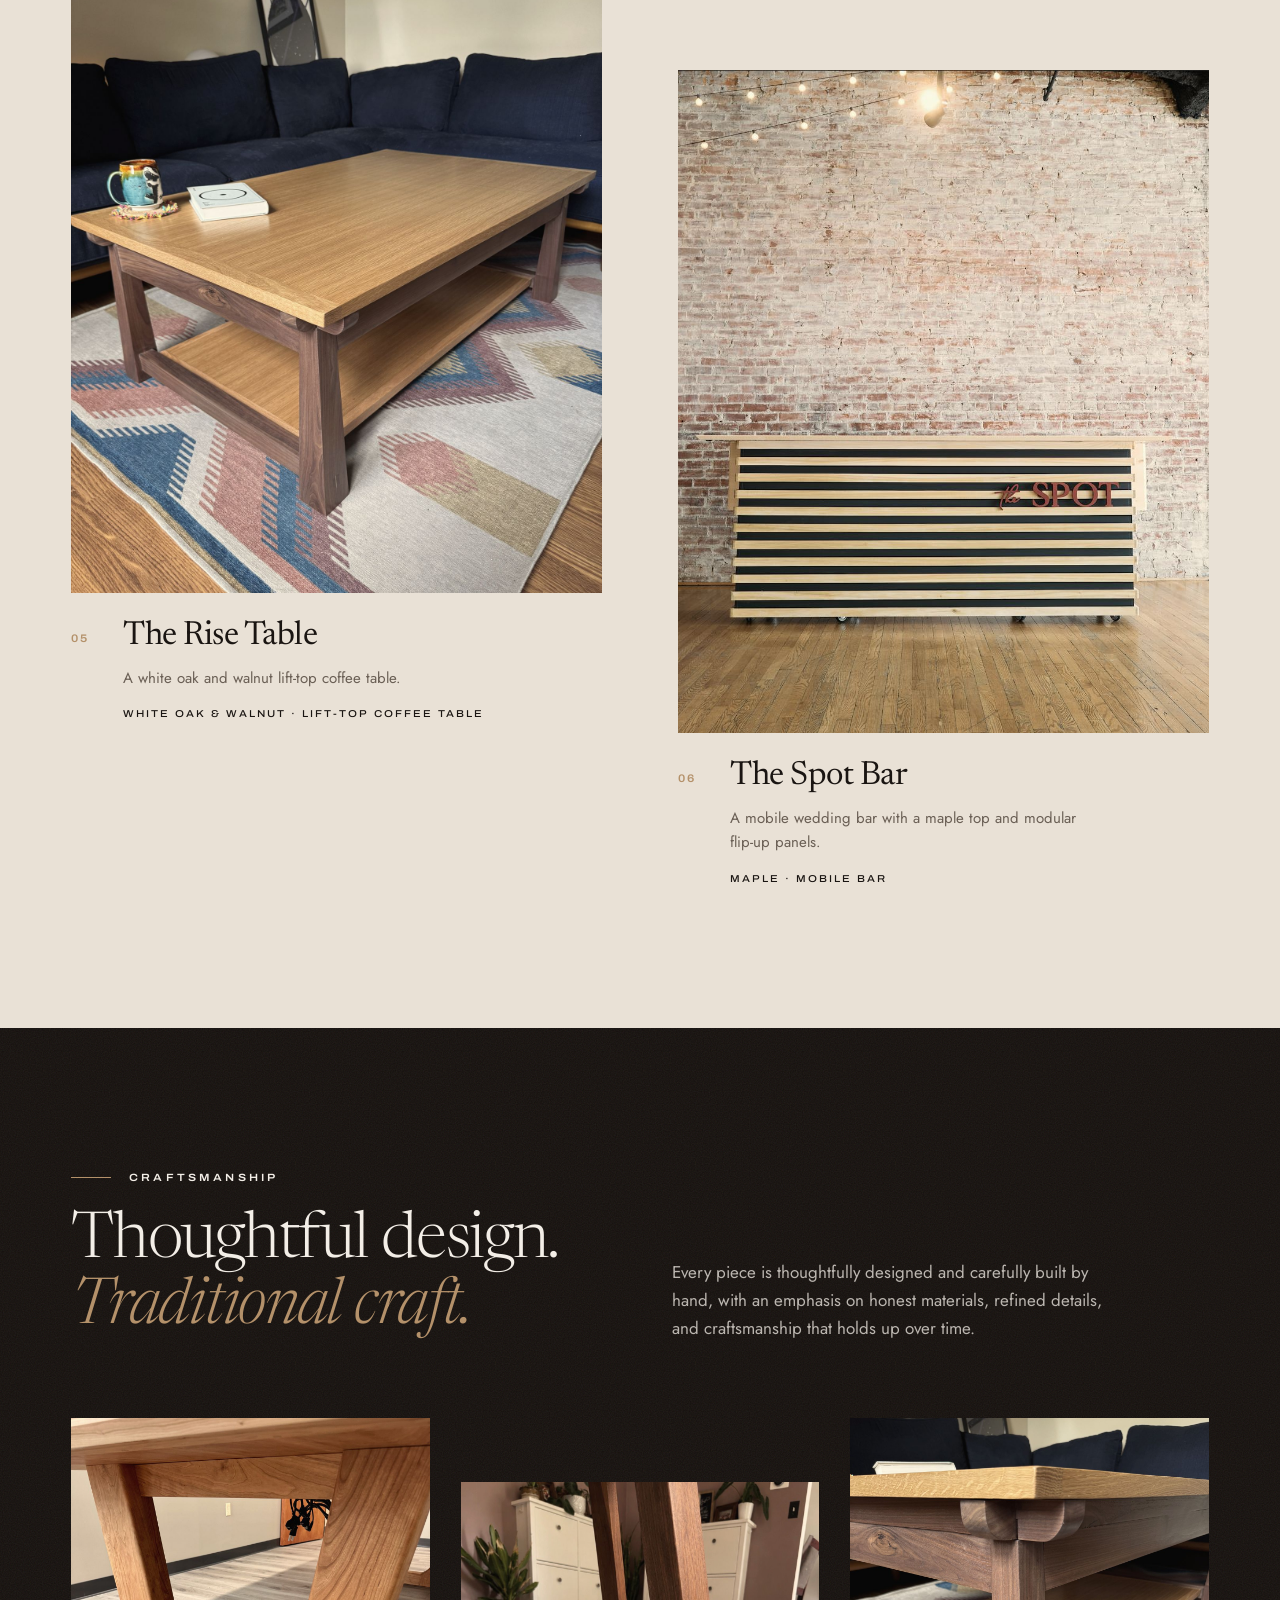
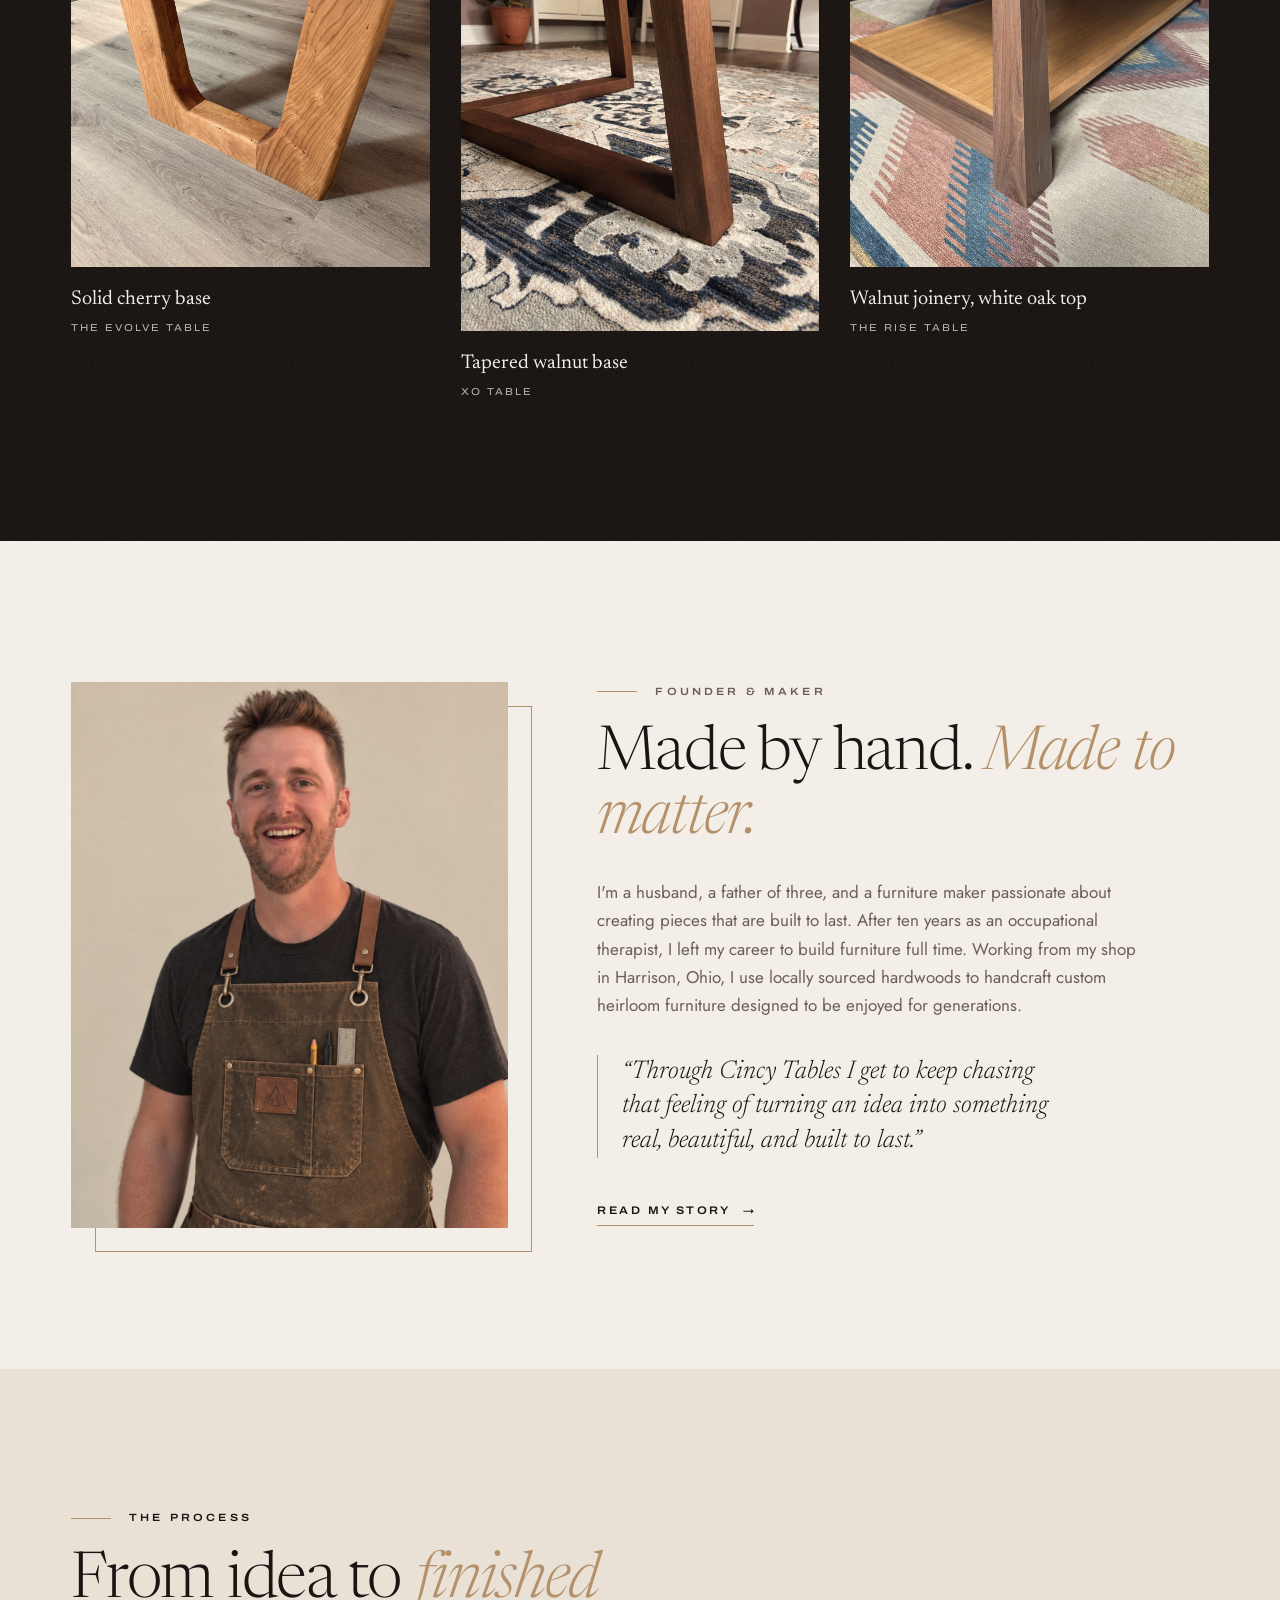
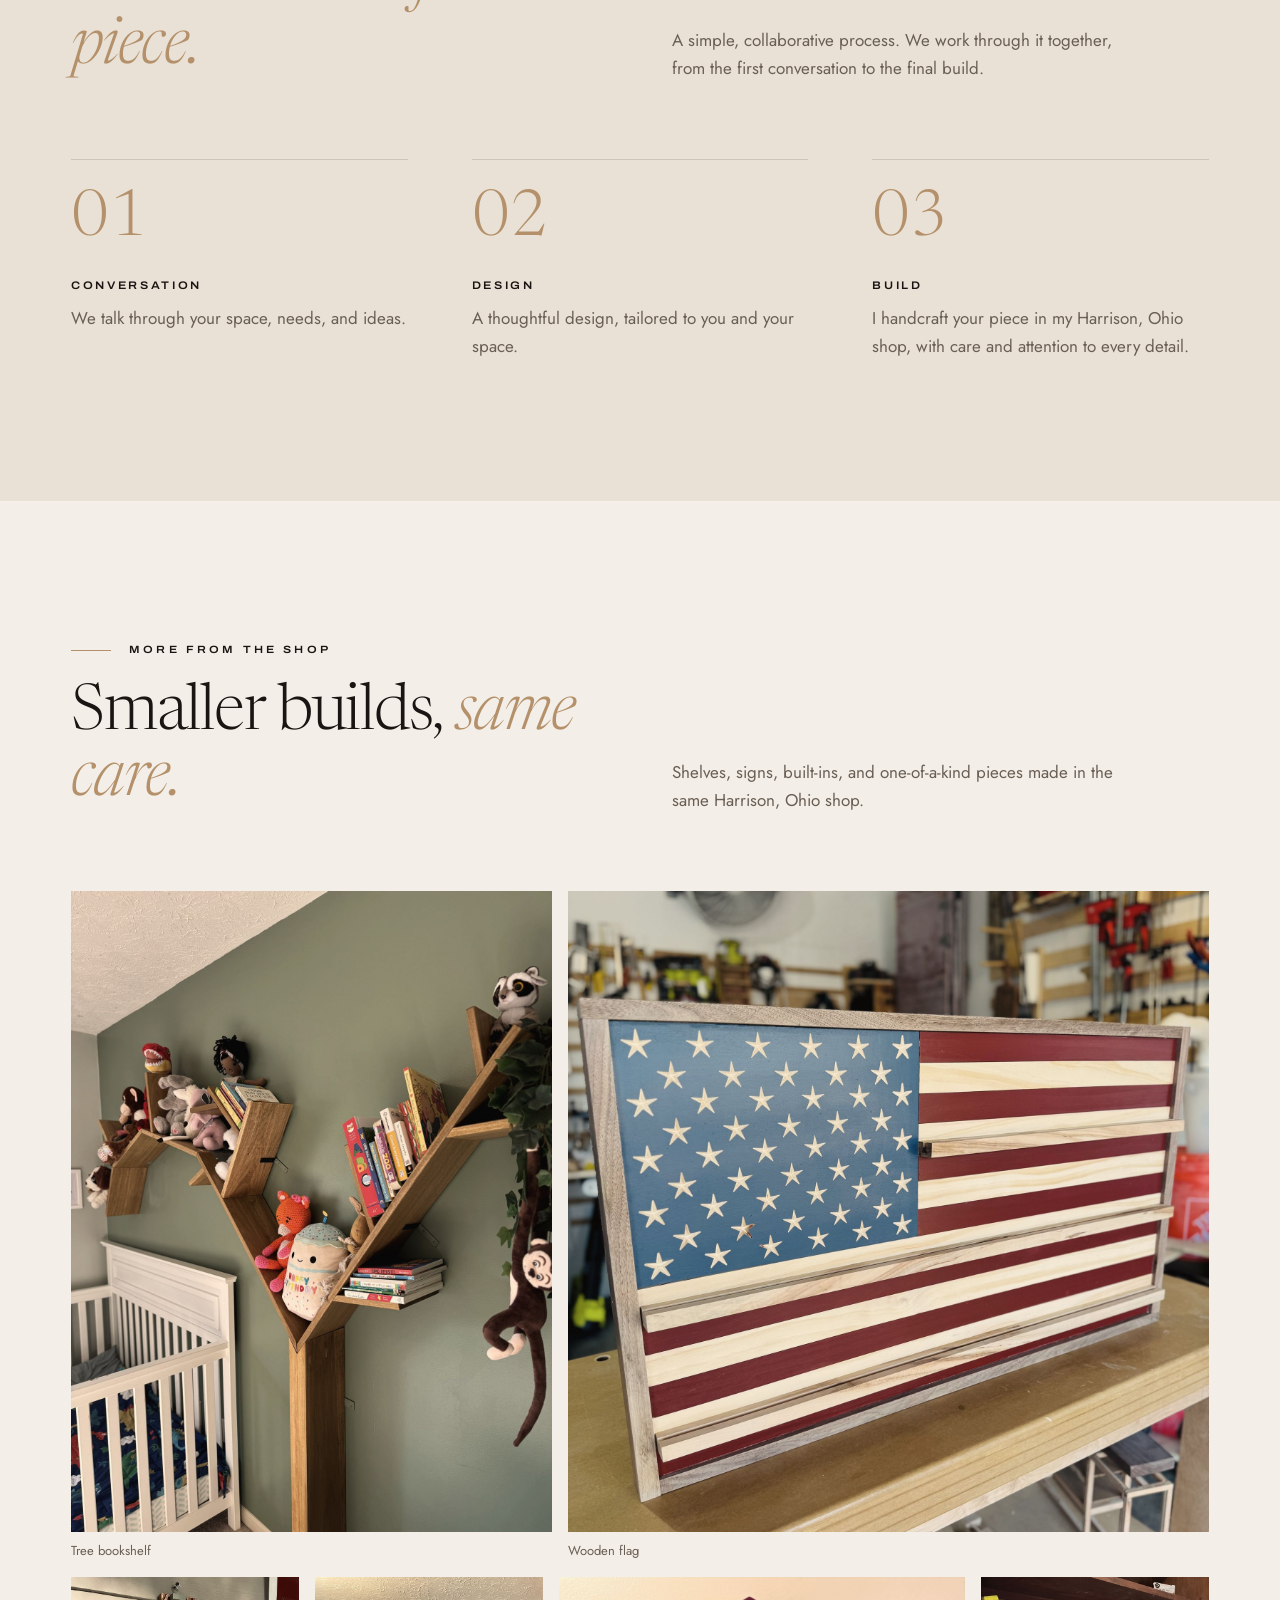
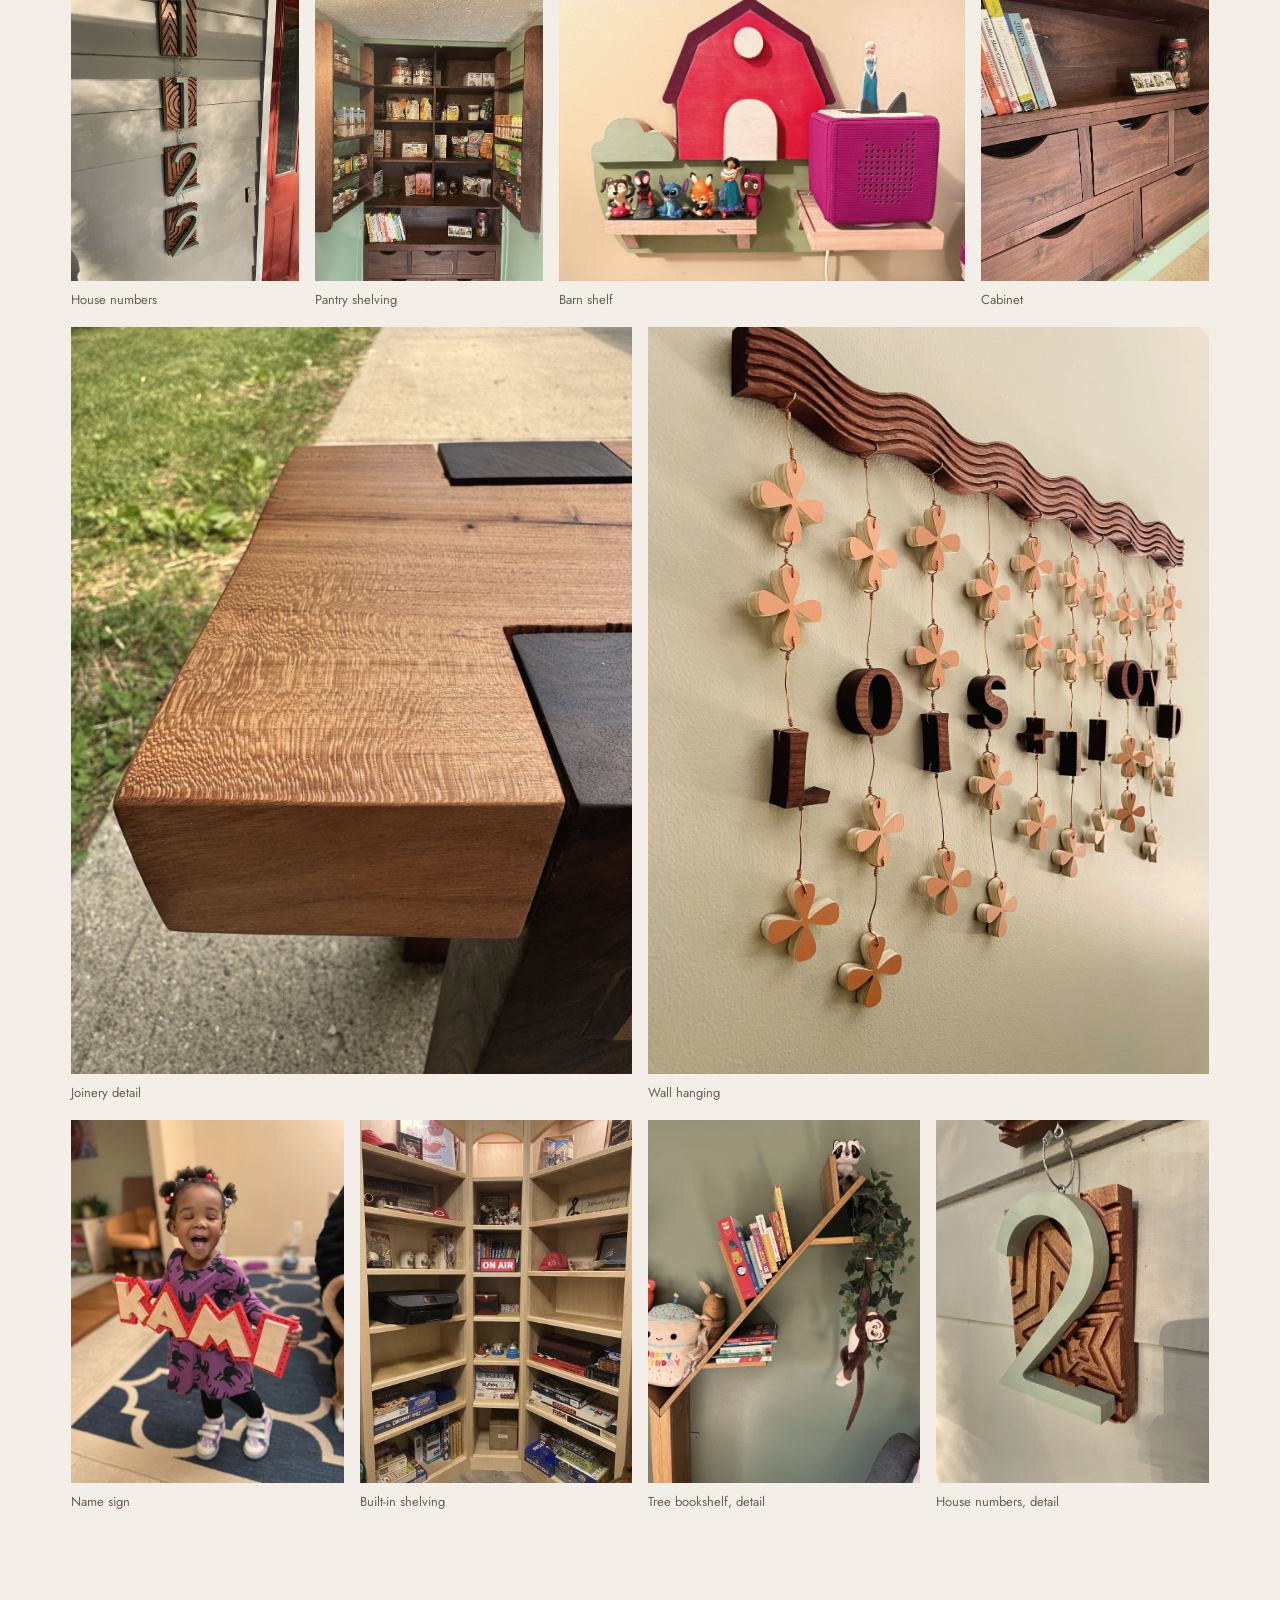
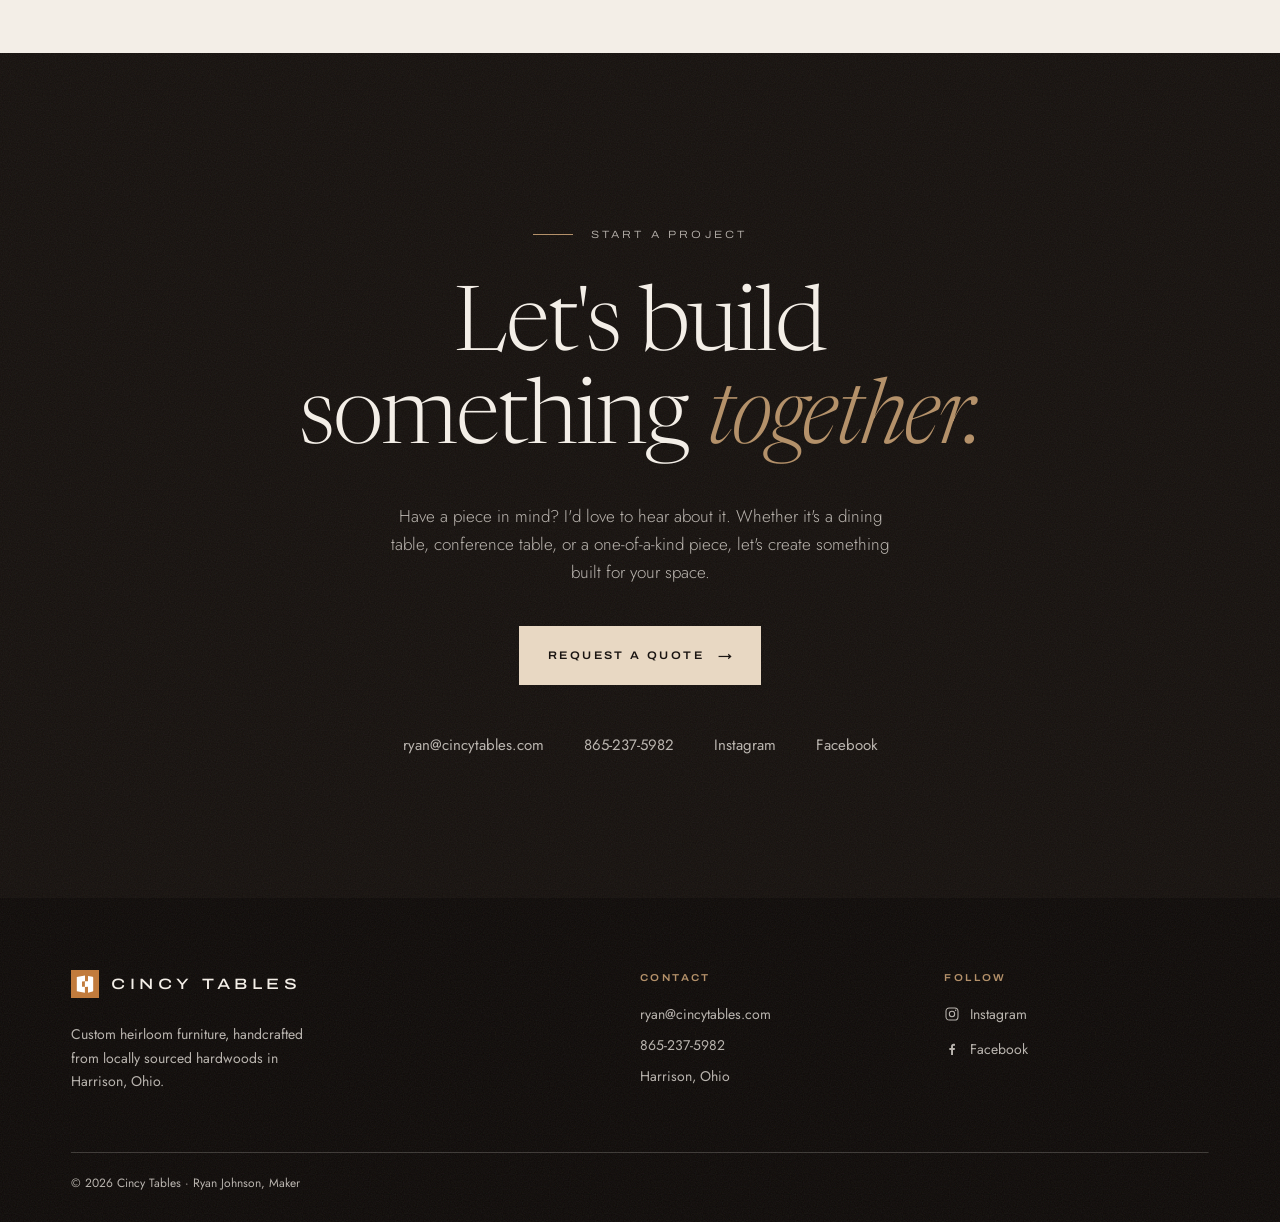
==== commit d8603076: "Simplify homepage work introduction" ====
--- a/index.html
+++ b/index.html
@@ -47,27 +47,6 @@
       </div>
     </section>
 
-    <section class="section">
-      <div class="wrap intro">
-        <p class="label ruled">Cincy Tables</p>
-        <p class="intro-text serif">Custom heirloom furniture, handcrafted one piece at a time from locally sourced hardwoods, and built to be enjoyed for <em>generations.</em></p>
-        <div class="pillars">
-          <div>
-            <h3>Locally sourced</h3>
-            <p>Hardwoods from a local lumber yard, chosen for their character and grain.</p>
-          </div>
-          <div>
-            <h3>Made by hand</h3>
-            <p>Every piece is thoughtfully designed and carefully built by hand.</p>
-          </div>
-          <div>
-            <h3>Built to last</h3>
-            <p>Heirloom furniture made to be enjoyed for generations.</p>
-          </div>
-        </div>
-      </div>
-    </section>
-
     <!-- Featured work. Each piece lists its photos in data-photos, in the order the viewer shows them.
          The first photo is the one shown on the page. Click a piece to open its photos and full description. -->
     <section class="section work" id="work">
@@ -77,7 +56,7 @@
             <p class="label ruled">Selected Work</p>
             <h2 class="serif">Built one piece <em>at a time.</em></h2>
           </div>
-          <p>From dining tables to custom statement pieces, every project is designed and crafted with a focus on quality, character, and lasting function.</p>
+          <p>Custom tables and one-of-a-kind furniture are handcrafted in Harrison from locally sourced hardwoods, with lasting function and character.</p>
         </div>
 
         <div class="work-grid">
--- a/style.css
+++ b/style.css
@@ -241,21 +241,6 @@
 }
 .section-head h2 { margin-top: 22px; font-size: clamp(40px, 5vw, 72px); }
 .section-head > p { max-width: 46ch; color: var(--muted); }
-
-/* ---------- Intro statement ---------- */
-
-.intro { display: grid; grid-template-columns: 1fr 2.2fr; gap: 48px; }
-.intro-text { font-size: clamp(26px, 3vw, 42px); line-height: 1.28; }
-.pillars {
-  display: grid;
-  grid-template-columns: repeat(3, 1fr);
-  gap: 40px;
-  margin-top: clamp(56px, 7vw, 96px);
-  grid-column: 2;
-}
-.pillars div { padding-top: 22px; border-top: 1px solid var(--line); }
-.pillars h3 { font-family: var(--serif); font-size: 24px; font-weight: 400; letter-spacing: -0.01em; }
-.pillars p { margin-top: 8px; font-size: 15px; color: var(--muted); }
 
 /* ---------- Featured work ---------- */
 
@@ -633,9 +618,6 @@
   .hero-img { inset: auto 0 0 0; height: 140%; }
   .section-head { grid-template-columns: 1fr; }
 
-  .intro { grid-template-columns: 1fr; gap: 24px; }
-  .pillars { grid-column: auto; grid-template-columns: 1fr; gap: 28px; }
-
   .work-grid { grid-template-columns: 1fr; padding-bottom: 0; }
   .work-grid > .piece:nth-child(even) { transform: none; }
 
